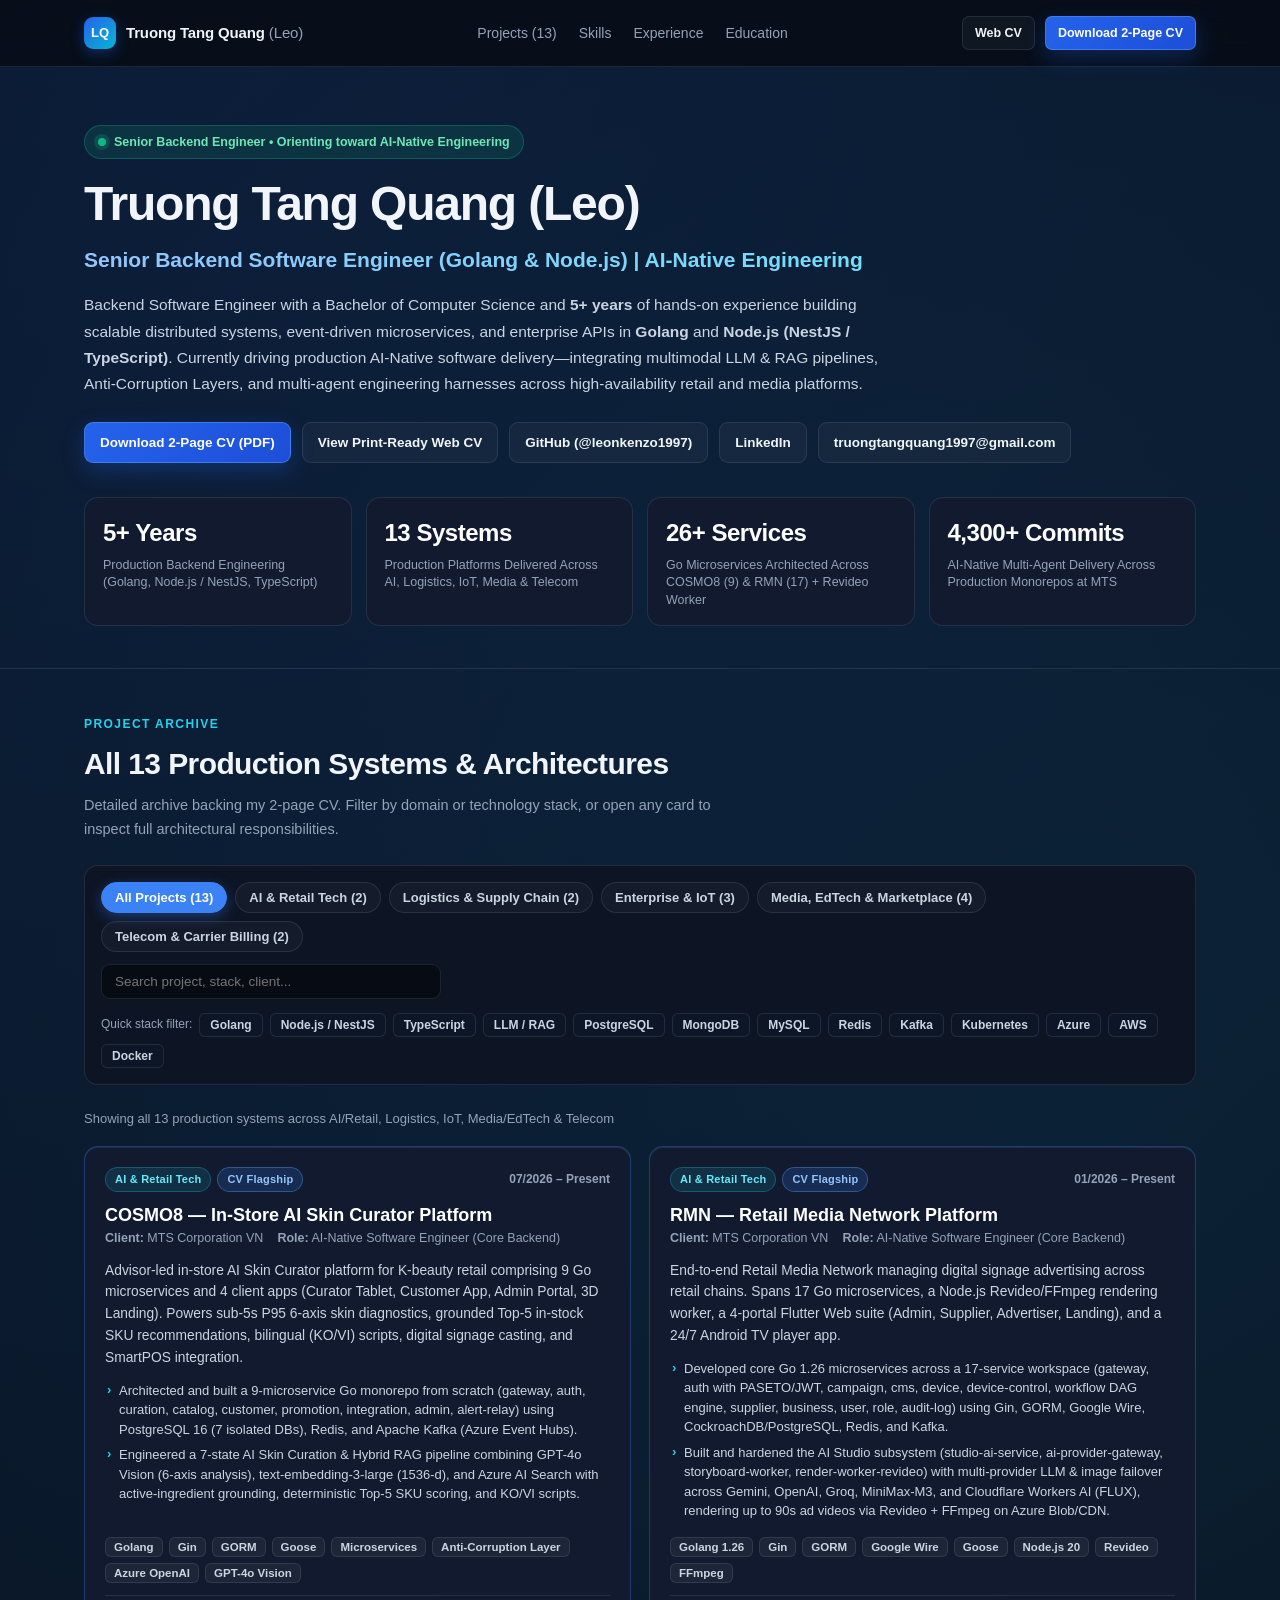
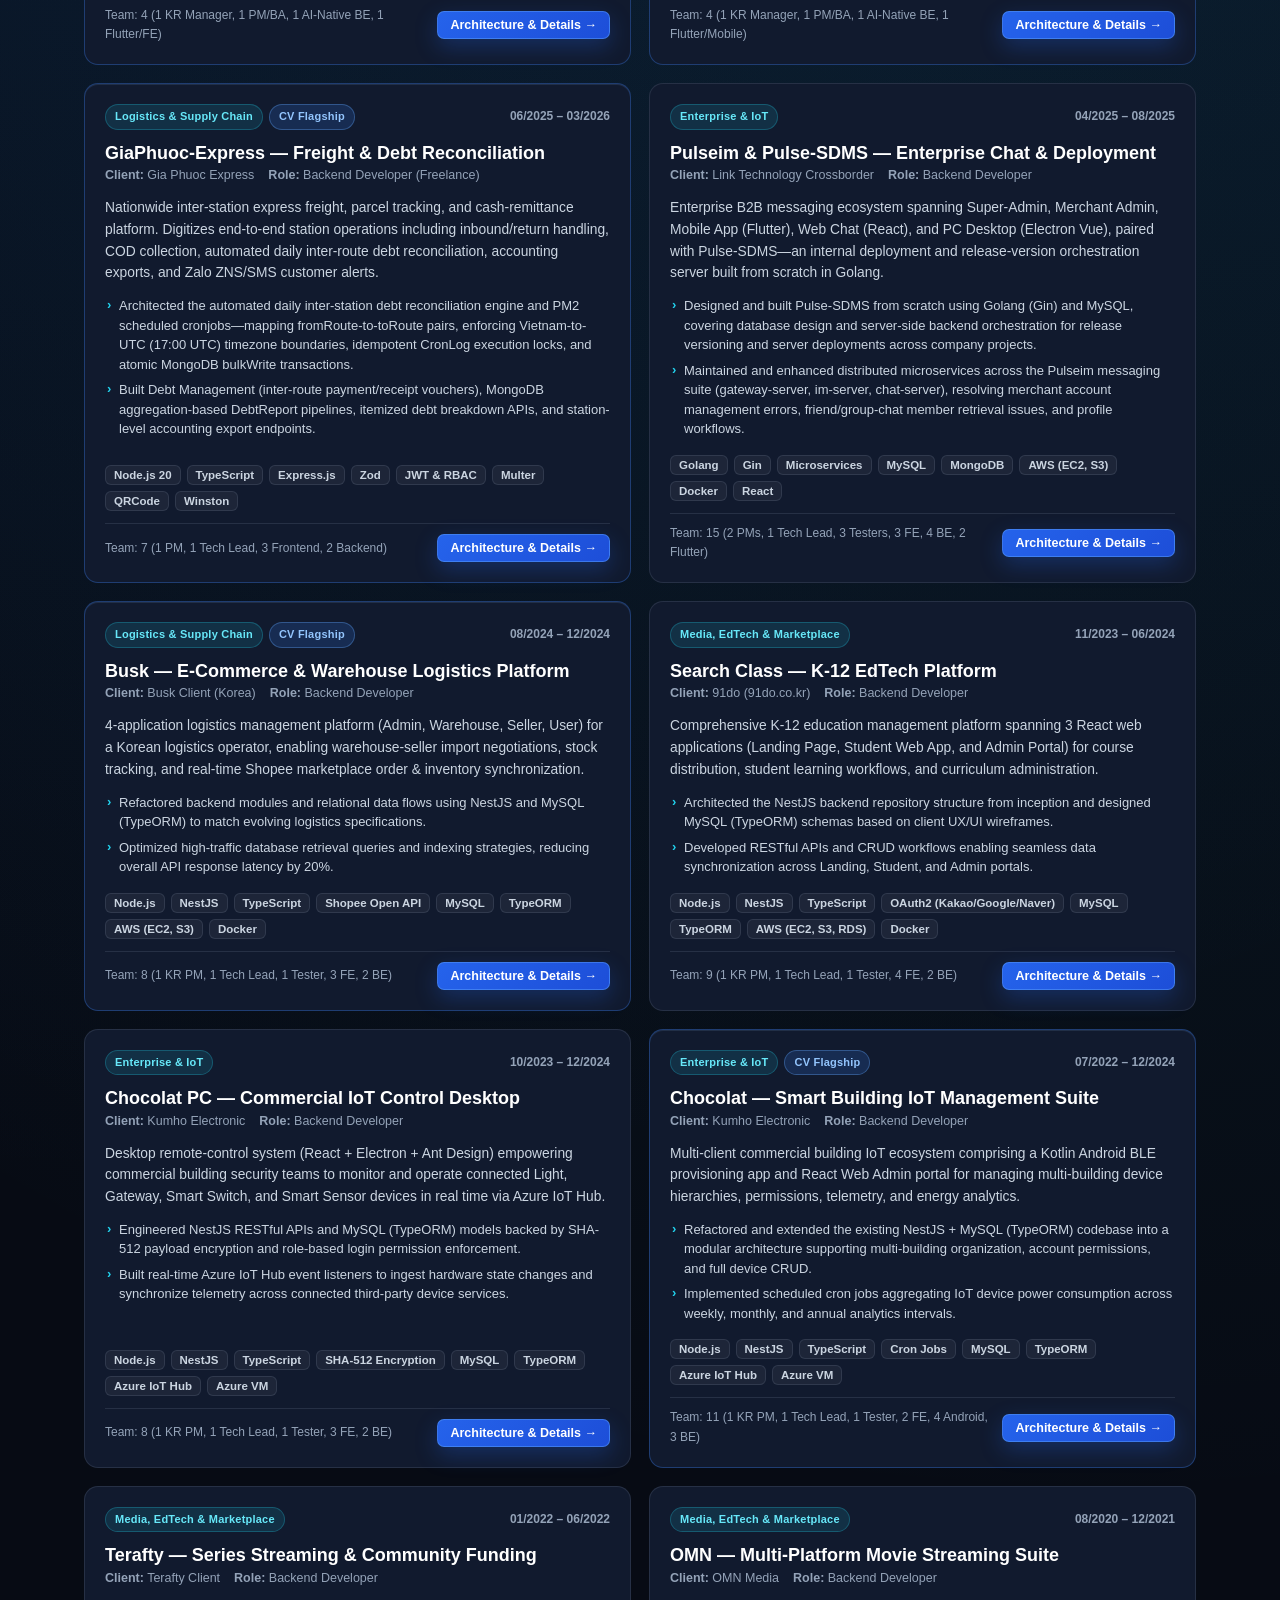
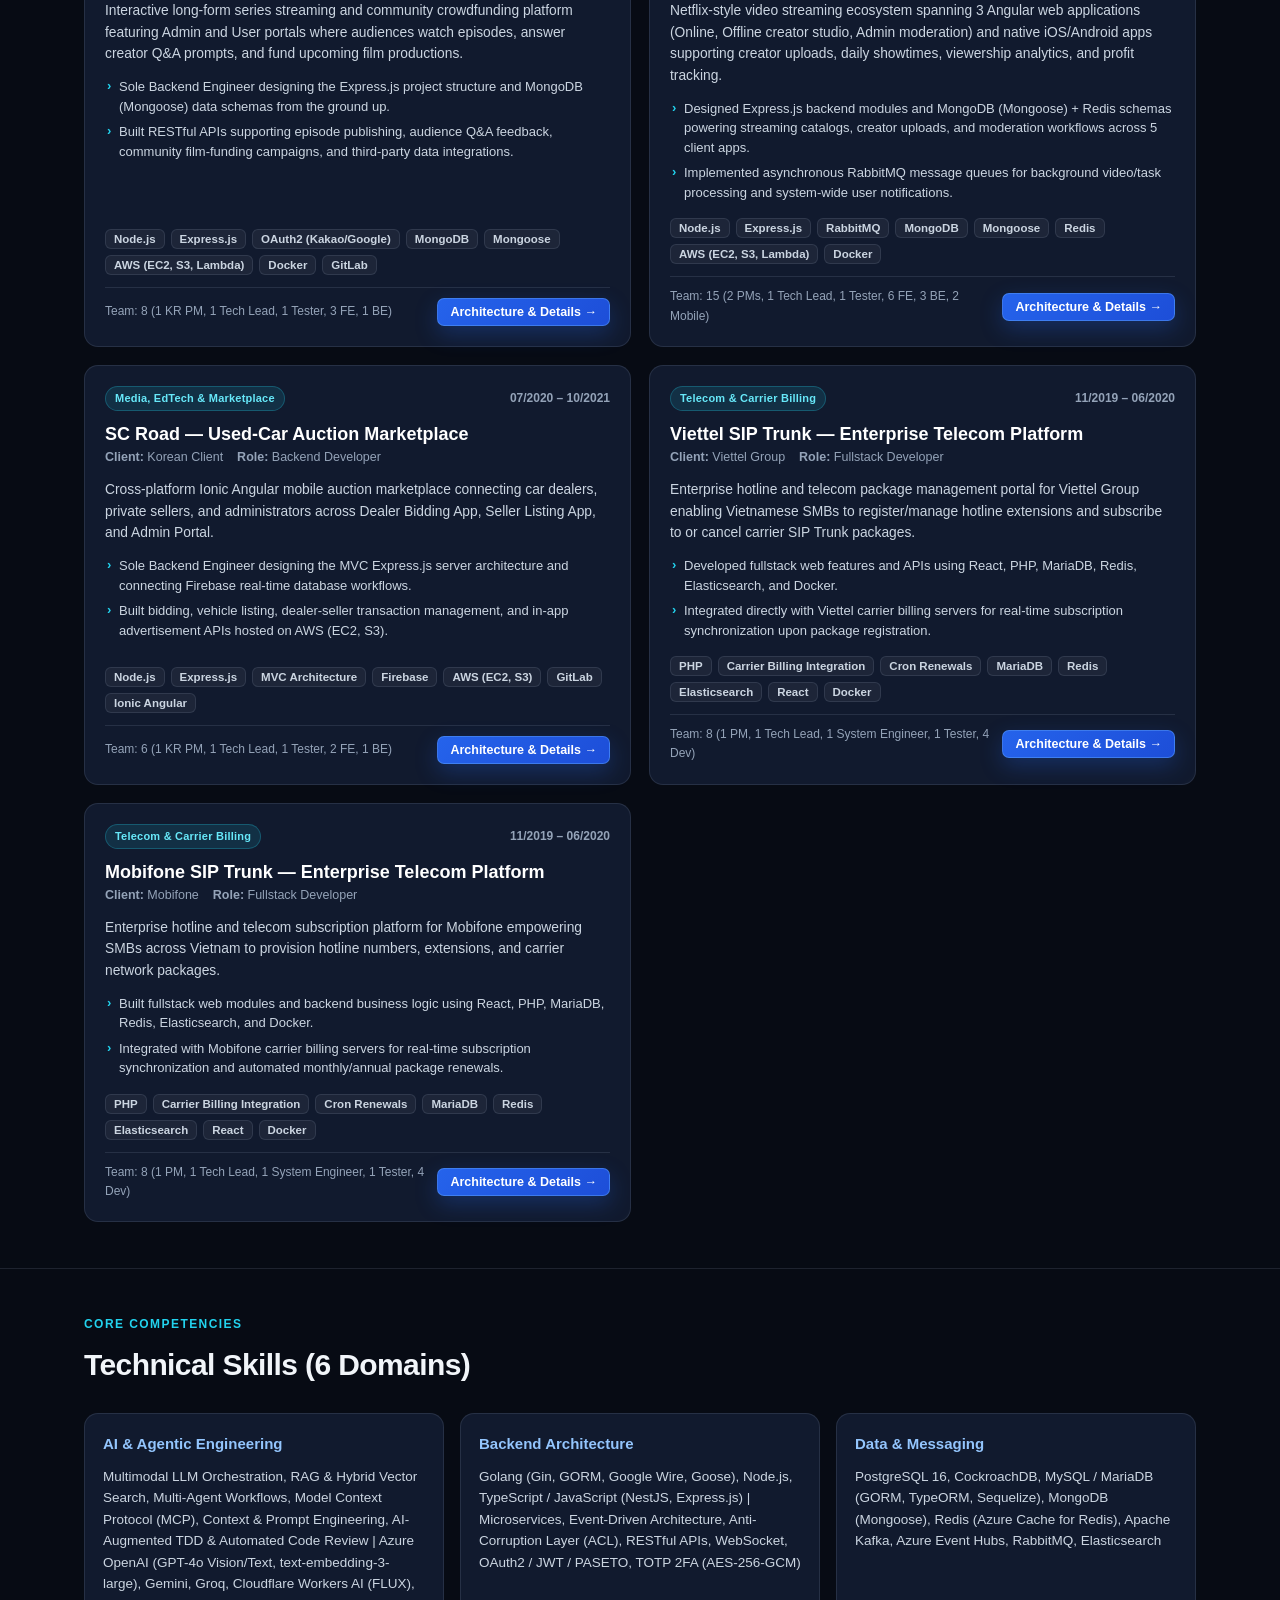
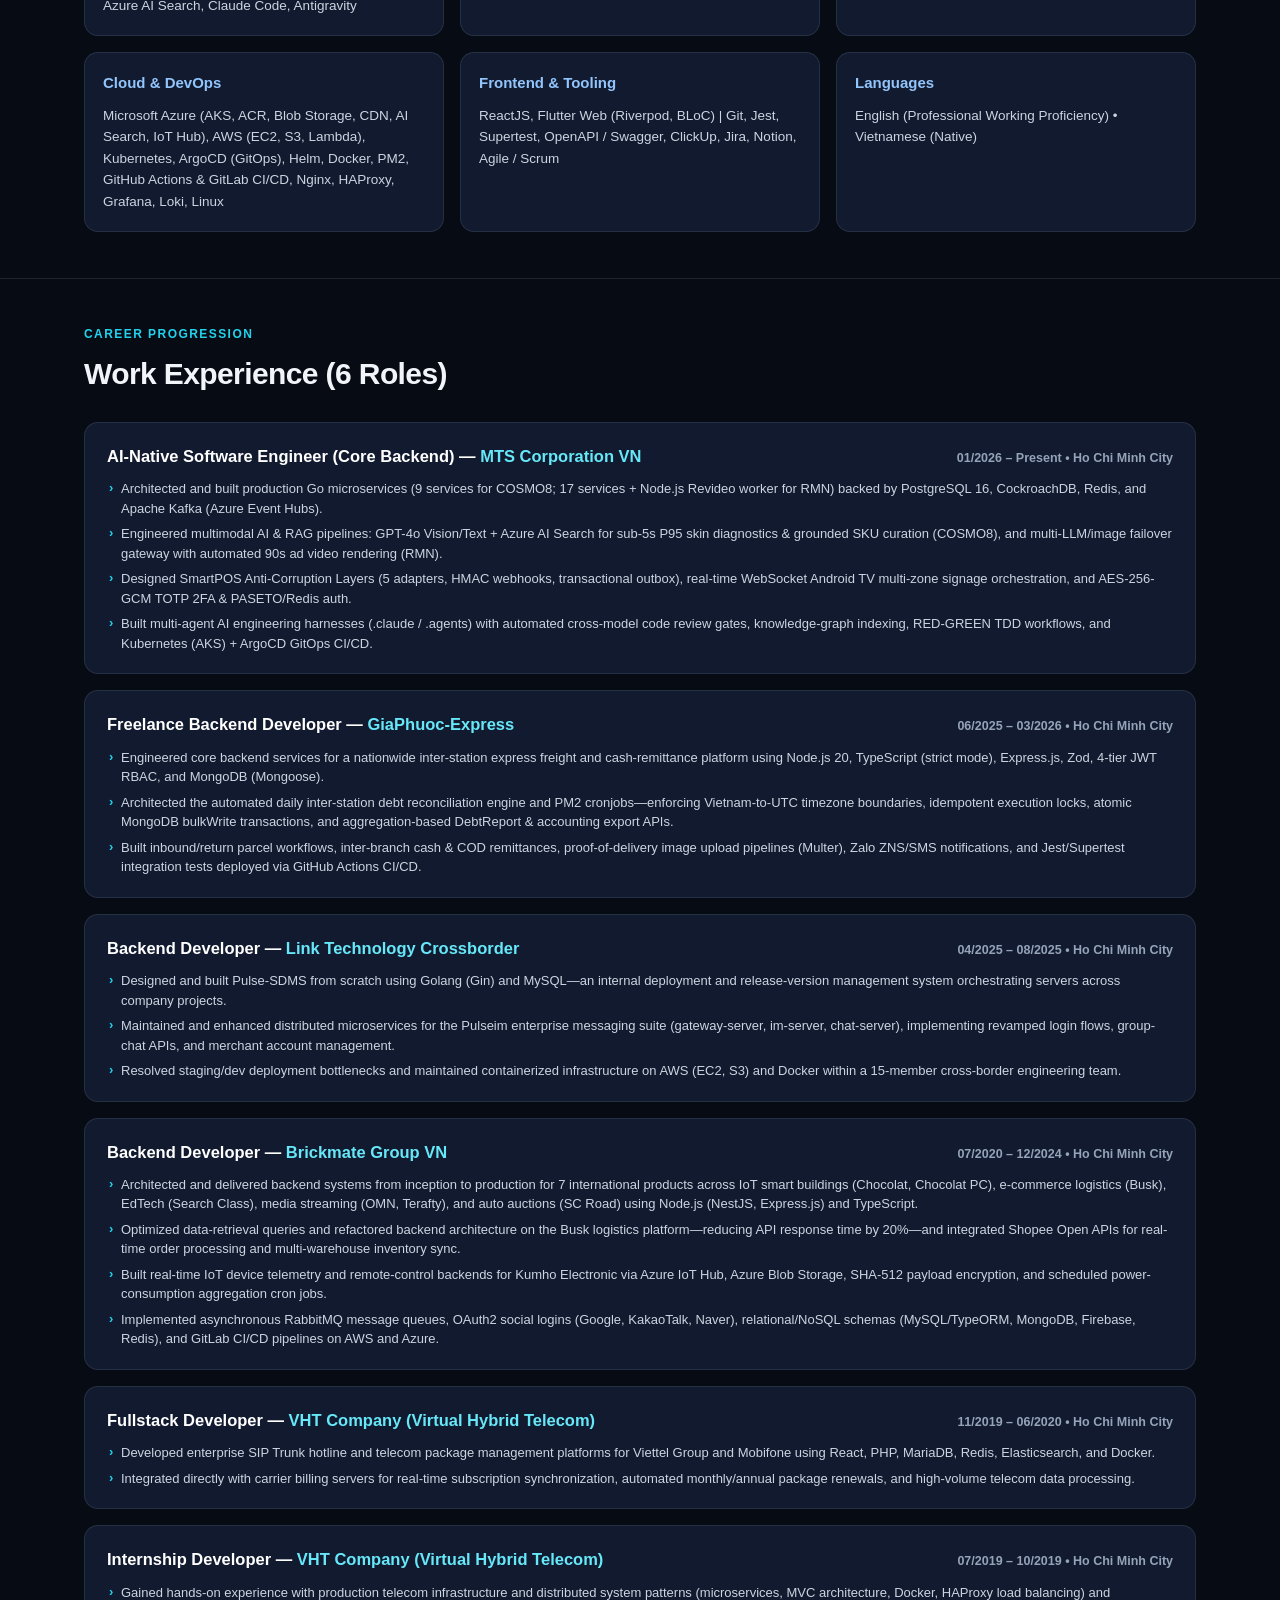
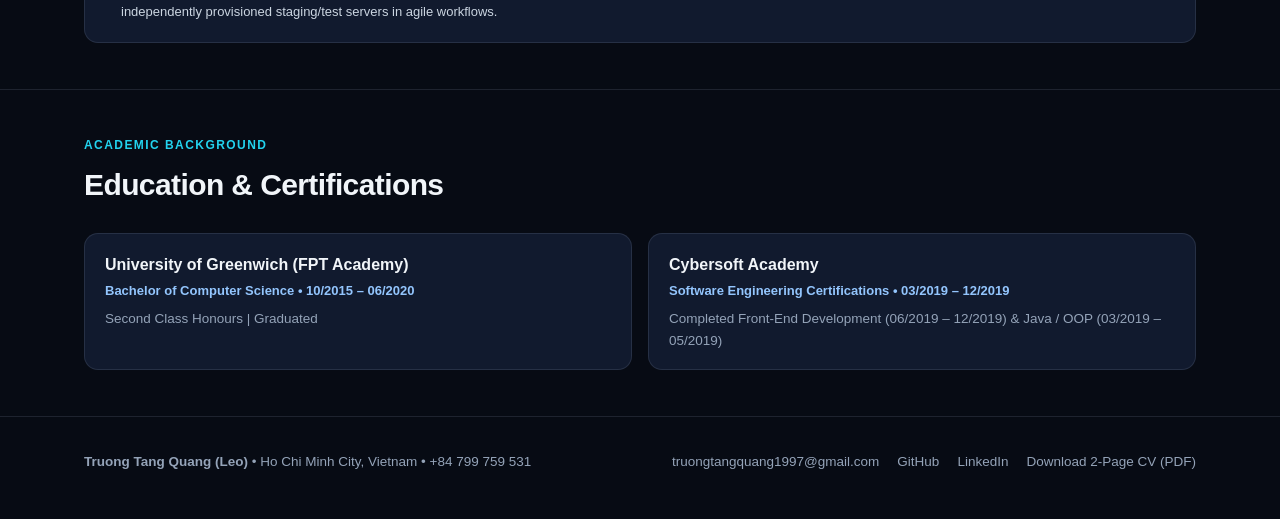
==== index.html @ bf374a48 "feat: publish engineering portfolio (13 projects) and 2-page ATS-friendly CV" ====
<!DOCTYPE html>
<html lang="en">
<head>
  <meta charset="UTF-8" />
  <meta name="viewport" content="width=device-width, initial-scale=1.0" />
  <title>Truong Tang Quang (Leo) — Senior Backend &amp; AI-Native Software Engineer</title>
  <meta
    name="description"
    content="Portfolio and 13 production software architectures by Truong Tang Quang (Leo) — Senior Backend Software Engineer (Golang, Node.js/NestJS) orienting toward AI-Native Engineering."
  />
  <link rel="stylesheet" href="./styles.css" />
</head>
<body>
  <!-- NAVBAR -->
  <header class="navbar">
    <div class="container navbar-inner">
      <a href="#top" class="brand">
        <span class="brand-mark">LQ</span>
        <span>Truong Tang Quang <span style="color: var(--text-muted); font-weight: 500;">(Leo)</span></span>
      </a>

      <nav class="nav-links" aria-label="Primary navigation">
        <a href="#projects">Projects (13)</a>
        <a href="#skills">Skills</a>
        <a href="#experience">Experience</a>
        <a href="#education">Education</a>
      </nav>

      <div class="nav-actions">
        <a href="./cv.html" class="btn btn-sm">Web CV</a>
        <a href="./Truong-Tang-Quang-CV.pdf" download="Truong-Tang-Quang-CV.pdf" class="btn btn-sm btn-primary">
          Download 2-Page CV
        </a>
      </div>
    </div>
  </header>

  <main id="top">
    <!-- HERO -->
    <section class="hero">
      <div class="container">
        <div class="hero-badge">
          <span class="pulse-dot" aria-hidden="true"></span>
          Senior Backend Engineer &bull; Orienting toward AI-Native Engineering
        </div>

        <h1>Truong Tang Quang (Leo)</h1>
        <p class="hero-subtitle">Senior Backend Software Engineer (Golang &amp; Node.js) | AI-Native Engineering</p>

        <p class="hero-desc">
          Backend Software Engineer with a Bachelor of Computer Science and <strong>5+ years</strong> of hands-on experience building scalable distributed systems, event-driven microservices, and enterprise APIs in <strong>Golang</strong> and <strong>Node.js (NestJS / TypeScript)</strong>. Currently driving production AI-Native software delivery—integrating multimodal LLM &amp; RAG pipelines, Anti-Corruption Layers, and multi-agent engineering harnesses across high-availability retail and media platforms.
        </p>

        <div class="hero-cta">
          <a href="./Truong-Tang-Quang-CV.pdf" download="Truong-Tang-Quang-CV.pdf" class="btn btn-primary">
            Download 2-Page CV (PDF)
          </a>
          <a href="./cv.html" class="btn">
            View Print-Ready Web CV
          </a>
          <a href="https://github.com/leonkenzo1997" target="_blank" rel="noopener" class="btn">
            GitHub (@leonkenzo1997)
          </a>
          <a href="https://www.linkedin.com/in/quang-truong-tang-1ba617157/" target="_blank" rel="noopener" class="btn">
            LinkedIn
          </a>
          <a href="mailto:truongtangquang1997@gmail.com" class="btn">
            truongtangquang1997@gmail.com
          </a>
        </div>

        <div class="metrics-grid">
          <div class="metric-card">
            <div class="metric-value">5+ Years</div>
            <div class="metric-label">Production Backend Engineering (Golang, Node.js / NestJS, TypeScript)</div>
          </div>
          <div class="metric-card">
            <div class="metric-value">13 Systems</div>
            <div class="metric-label">Production Platforms Delivered Across AI, Logistics, IoT, Media &amp; Telecom</div>
          </div>
          <div class="metric-card">
            <div class="metric-value">26+ Services</div>
            <div class="metric-label">Go Microservices Architected Across COSMO8 (9) &amp; RMN (17) + Revideo Worker</div>
          </div>
          <div class="metric-card">
            <div class="metric-value">4,300+ Commits</div>
            <div class="metric-label">AI-Native Multi-Agent Delivery Across Production Monorepos at MTS</div>
          </div>
        </div>
      </div>
    </section>

    <!-- ALL 13 PROJECTS -->
    <section id="projects" class="section">
      <div class="container">
        <div class="section-header">
          <div>
            <div class="section-kicker">Project Archive</div>
            <h2 class="section-title">All 13 Production Systems &amp; Architectures</h2>
            <p class="section-sub">
              Detailed archive backing my 2-page CV. Filter by domain or technology stack, or open any card to inspect full architectural responsibilities.
            </p>
          </div>
        </div>

        <div class="controls-panel">
          <div class="controls-top">
            <div id="categoryPills" class="filter-pills" role="tablist" aria-label="Project domain filters">
              <button type="button" class="pill active" data-category="all">All Projects (13)</button>
              <button type="button" class="pill" data-category="ai-retail">AI &amp; Retail Tech (2)</button>
              <button type="button" class="pill" data-category="logistics">Logistics &amp; Supply Chain (2)</button>
              <button type="button" class="pill" data-category="enterprise-iot">Enterprise &amp; IoT (3)</button>
              <button type="button" class="pill" data-category="media-edtech">Media, EdTech &amp; Marketplace (4)</button>
              <button type="button" class="pill" data-category="telecom">Telecom &amp; Carrier Billing (2)</button>
            </div>

            <div class="search-wrap">
              <input
                type="search"
                id="projectSearch"
                class="search-input"
                placeholder="Search project, stack, client..."
                aria-label="Search projects"
              />
              <button type="button" id="searchClear" class="search-clear" aria-label="Clear search">&times;</button>
            </div>
          </div>

          <div id="quickTechBar" class="tech-quick-bar"></div>
        </div>

        <div id="resultsMeta" class="results-meta"></div>
        <div id="projectsGrid" class="projects-grid"></div>
      </div>
    </section>

    <!-- TECHNICAL SKILLS -->
    <section id="skills" class="section">
      <div class="container">
        <div class="section-header">
          <div>
            <div class="section-kicker">Core Competencies</div>
            <h2 class="section-title">Technical Skills (6 Domains)</h2>
          </div>
        </div>

        <div class="skills-matrix">
          <div class="skill-box">
            <h3>AI &amp; Agentic Engineering</h3>
            <p>
              Multimodal LLM Orchestration, RAG &amp; Hybrid Vector Search, Multi-Agent Workflows, Model Context Protocol (MCP), Context &amp; Prompt Engineering, AI-Augmented TDD &amp; Automated Code Review | Azure OpenAI (GPT-4o Vision/Text, text-embedding-3-large), Gemini, Groq, Cloudflare Workers AI (FLUX), Azure AI Search, Claude Code, Antigravity
            </p>
          </div>
          <div class="skill-box">
            <h3>Backend Architecture</h3>
            <p>
              Golang (Gin, GORM, Google Wire, Goose), Node.js, TypeScript / JavaScript (NestJS, Express.js) | Microservices, Event-Driven Architecture, Anti-Corruption Layer (ACL), RESTful APIs, WebSocket, OAuth2 / JWT / PASETO, TOTP 2FA (AES-256-GCM)
            </p>
          </div>
          <div class="skill-box">
            <h3>Data &amp; Messaging</h3>
            <p>
              PostgreSQL 16, CockroachDB, MySQL / MariaDB (GORM, TypeORM, Sequelize), MongoDB (Mongoose), Redis (Azure Cache for Redis), Apache Kafka, Azure Event Hubs, RabbitMQ, Elasticsearch
            </p>
          </div>
          <div class="skill-box">
            <h3>Cloud &amp; DevOps</h3>
            <p>
              Microsoft Azure (AKS, ACR, Blob Storage, CDN, AI Search, IoT Hub), AWS (EC2, S3, Lambda), Kubernetes, ArgoCD (GitOps), Helm, Docker, PM2, GitHub Actions &amp; GitLab CI/CD, Nginx, HAProxy, Grafana, Loki, Linux
            </p>
          </div>
          <div class="skill-box">
            <h3>Frontend &amp; Tooling</h3>
            <p>
              ReactJS, Flutter Web (Riverpod, BLoC) | Git, Jest, Supertest, OpenAPI / Swagger, ClickUp, Jira, Notion, Agile / Scrum
            </p>
          </div>
          <div class="skill-box">
            <h3>Languages</h3>
            <p>
              English (Professional Working Proficiency) &bull; Vietnamese (Native)
            </p>
          </div>
        </div>
      </div>
    </section>

    <!-- WORK EXPERIENCE -->
    <section id="experience" class="section">
      <div class="container">
        <div class="section-header">
          <div>
            <div class="section-kicker">Career Progression</div>
            <h2 class="section-title">Work Experience (6 Roles)</h2>
          </div>
        </div>

        <div class="timeline">
          <article class="exp-card">
            <div class="exp-top">
              <div class="exp-role">AI-Native Software Engineer (Core Backend) &mdash; <span class="exp-company">MTS Corporation VN</span></div>
              <div class="exp-date">01/2026 – Present &bull; Ho Chi Minh City</div>
            </div>
            <ul class="highlight-list">
              <li>Architected and built production Go microservices (9 services for COSMO8; 17 services + Node.js Revideo worker for RMN) backed by PostgreSQL 16, CockroachDB, Redis, and Apache Kafka (Azure Event Hubs).</li>
              <li>Engineered multimodal AI &amp; RAG pipelines: GPT-4o Vision/Text + Azure AI Search for sub-5s P95 skin diagnostics &amp; grounded SKU curation (COSMO8), and multi-LLM/image failover gateway with automated 90s ad video rendering (RMN).</li>
              <li>Designed SmartPOS Anti-Corruption Layers (5 adapters, HMAC webhooks, transactional outbox), real-time WebSocket Android TV multi-zone signage orchestration, and AES-256-GCM TOTP 2FA &amp; PASETO/Redis auth.</li>
              <li>Built multi-agent AI engineering harnesses (.claude / .agents) with automated cross-model code review gates, knowledge-graph indexing, RED-GREEN TDD workflows, and Kubernetes (AKS) + ArgoCD GitOps CI/CD.</li>
            </ul>
          </article>

          <article class="exp-card">
            <div class="exp-top">
              <div class="exp-role">Freelance Backend Developer &mdash; <span class="exp-company">GiaPhuoc-Express</span></div>
              <div class="exp-date">06/2025 – 03/2026 &bull; Ho Chi Minh City</div>
            </div>
            <ul class="highlight-list">
              <li>Engineered core backend services for a nationwide inter-station express freight and cash-remittance platform using Node.js 20, TypeScript (strict mode), Express.js, Zod, 4-tier JWT RBAC, and MongoDB (Mongoose).</li>
              <li>Architected the automated daily inter-station debt reconciliation engine and PM2 cronjobs—enforcing Vietnam-to-UTC timezone boundaries, idempotent execution locks, atomic MongoDB bulkWrite transactions, and aggregation-based DebtReport &amp; accounting export APIs.</li>
              <li>Built inbound/return parcel workflows, inter-branch cash &amp; COD remittances, proof-of-delivery image upload pipelines (Multer), Zalo ZNS/SMS notifications, and Jest/Supertest integration tests deployed via GitHub Actions CI/CD.</li>
            </ul>
          </article>

          <article class="exp-card">
            <div class="exp-top">
              <div class="exp-role">Backend Developer &mdash; <span class="exp-company">Link Technology Crossborder</span></div>
              <div class="exp-date">04/2025 – 08/2025 &bull; Ho Chi Minh City</div>
            </div>
            <ul class="highlight-list">
              <li>Designed and built Pulse-SDMS from scratch using Golang (Gin) and MySQL—an internal deployment and release-version management system orchestrating servers across company projects.</li>
              <li>Maintained and enhanced distributed microservices for the Pulseim enterprise messaging suite (gateway-server, im-server, chat-server), implementing revamped login flows, group-chat APIs, and merchant account management.</li>
              <li>Resolved staging/dev deployment bottlenecks and maintained containerized infrastructure on AWS (EC2, S3) and Docker within a 15-member cross-border engineering team.</li>
            </ul>
          </article>

          <article class="exp-card">
            <div class="exp-top">
              <div class="exp-role">Backend Developer &mdash; <span class="exp-company">Brickmate Group VN</span></div>
              <div class="exp-date">07/2020 – 12/2024 &bull; Ho Chi Minh City</div>
            </div>
            <ul class="highlight-list">
              <li>Architected and delivered backend systems from inception to production for 7 international products across IoT smart buildings (Chocolat, Chocolat PC), e-commerce logistics (Busk), EdTech (Search Class), media streaming (OMN, Terafty), and auto auctions (SC Road) using Node.js (NestJS, Express.js) and TypeScript.</li>
              <li>Optimized data-retrieval queries and refactored backend architecture on the Busk logistics platform—reducing API response time by 20%—and integrated Shopee Open APIs for real-time order processing and multi-warehouse inventory sync.</li>
              <li>Built real-time IoT device telemetry and remote-control backends for Kumho Electronic via Azure IoT Hub, Azure Blob Storage, SHA-512 payload encryption, and scheduled power-consumption aggregation cron jobs.</li>
              <li>Implemented asynchronous RabbitMQ message queues, OAuth2 social logins (Google, KakaoTalk, Naver), relational/NoSQL schemas (MySQL/TypeORM, MongoDB, Firebase, Redis), and GitLab CI/CD pipelines on AWS and Azure.</li>
            </ul>
          </article>

          <article class="exp-card">
            <div class="exp-top">
              <div class="exp-role">Fullstack Developer &mdash; <span class="exp-company">VHT Company (Virtual Hybrid Telecom)</span></div>
              <div class="exp-date">11/2019 – 06/2020 &bull; Ho Chi Minh City</div>
            </div>
            <ul class="highlight-list">
              <li>Developed enterprise SIP Trunk hotline and telecom package management platforms for Viettel Group and Mobifone using React, PHP, MariaDB, Redis, Elasticsearch, and Docker.</li>
              <li>Integrated directly with carrier billing servers for real-time subscription synchronization, automated monthly/annual package renewals, and high-volume telecom data processing.</li>
            </ul>
          </article>

          <article class="exp-card">
            <div class="exp-top">
              <div class="exp-role">Internship Developer &mdash; <span class="exp-company">VHT Company (Virtual Hybrid Telecom)</span></div>
              <div class="exp-date">07/2019 – 10/2019 &bull; Ho Chi Minh City</div>
            </div>
            <ul class="highlight-list">
              <li>Gained hands-on experience with production telecom infrastructure and distributed system patterns (microservices, MVC architecture, Docker, HAProxy load balancing) and independently provisioned staging/test servers in agile workflows.</li>
            </ul>
          </article>
        </div>
      </div>
    </section>

    <!-- EDUCATION (AT THE BOTTOM) -->
    <section id="education" class="section">
      <div class="container">
        <div class="section-header">
          <div>
            <div class="section-kicker">Academic Background</div>
            <h2 class="section-title">Education &amp; Certifications</h2>
          </div>
        </div>

        <div class="edu-grid">
          <div class="edu-card">
            <h3>University of Greenwich (FPT Academy)</h3>
            <div class="edu-meta">Bachelor of Computer Science &bull; 10/2015 – 06/2020</div>
            <p>Second Class Honours | Graduated</p>
          </div>
          <div class="edu-card">
            <h3>Cybersoft Academy</h3>
            <div class="edu-meta">Software Engineering Certifications &bull; 03/2019 – 12/2019</div>
            <p>Completed Front-End Development (06/2019 – 12/2019) &amp; Java / OOP (03/2019 – 05/2019)</p>
          </div>
        </div>
      </div>
    </section>
  </main>

  <footer class="footer">
    <div class="container footer-inner">
      <div>
        <strong>Truong Tang Quang (Leo)</strong> &bull; Ho Chi Minh City, Vietnam &bull; +84 799 759 531
      </div>
      <div class="footer-links">
        <a href="mailto:truongtangquang1997@gmail.com">truongtangquang1997@gmail.com</a>
        <a href="https://github.com/leonkenzo1997" target="_blank" rel="noopener">GitHub</a>
        <a href="https://www.linkedin.com/in/quang-truong-tang-1ba617157/" target="_blank" rel="noopener">LinkedIn</a>
        <a href="./Truong-Tang-Quang-CV.pdf" download="Truong-Tang-Quang-CV.pdf">Download 2-Page CV (PDF)</a>
      </div>
    </div>
  </footer>

  <!-- PROJECT DETAIL MODAL -->
  <div id="projectModal" class="modal-backdrop" role="dialog" aria-modal="true" aria-label="Project architecture details">
    <div class="modal-dialog" id="modalBody"></div>
  </div>

  <script src="./projects.js"></script>
</body>
</html>
---- styles.css ----
:root {
  --bg: #070b14;
  --bg-elevated: #0d1424;
  --bg-card: #111a2e;
  --bg-card-hover: #16213b;
  --border: rgba(148, 163, 184, 0.16);
  --border-strong: rgba(96, 165, 250, 0.35);
  --text: #f1f5f9;
  --text-secondary: #cbd5e1;
  --text-muted: #94a3b8;
  --primary: #3b82f6;
  --primary-soft: rgba(59, 130, 246, 0.14);
  --cyan: #22d3ee;
  --emerald: #10b981;
  --emerald-soft: rgba(16, 185, 129, 0.14);
  --amber: #f59e0b;
  --radius: 14px;
  --radius-sm: 8px;
  --shadow: 0 18px 45px rgba(2, 6, 23, 0.45);
  --max-w: 1160px;
}

* {
  box-sizing: border-box;
  margin: 0;
  padding: 0;
}

html {
  scroll-behavior: smooth;
}

body {
  font-family: -apple-system, BlinkMacSystemFont, "Inter", "Segoe UI", Roboto, Helvetica, Arial, sans-serif;
  background:
    radial-gradient(circle at 15% 0%, rgba(37, 99, 235, 0.15), transparent 40%),
    radial-gradient(circle at 85% 15%, rgba(34, 211, 238, 0.09), transparent 35%),
    var(--bg);
  color: var(--text);
  line-height: 1.6;
  -webkit-font-smoothing: antialiased;
}

a {
  color: inherit;
  text-decoration: none;
}

.container {
  max-width: var(--max-w);
  margin: 0 auto;
  padding: 0 24px;
}

/* Navbar */
.navbar {
  position: sticky;
  top: 0;
  z-index: 40;
  backdrop-filter: blur(14px);
  -webkit-backdrop-filter: blur(14px);
  background: rgba(7, 11, 20, 0.82);
  border-bottom: 1px solid var(--border);
}

.navbar-inner {
  display: flex;
  align-items: center;
  justify-content: space-between;
  gap: 16px;
  min-height: 66px;
}

.brand {
  display: flex;
  align-items: center;
  gap: 10px;
  font-weight: 700;
  font-size: 15px;
  letter-spacing: -0.01em;
}

.brand-mark {
  width: 32px;
  height: 32px;
  border-radius: 9px;
  background: linear-gradient(135deg, #2563eb, #06b6d4);
  display: grid;
  place-items: center;
  font-weight: 800;
  font-size: 13px;
  color: #ffffff;
  box-shadow: 0 4px 14px rgba(37, 99, 235, 0.35);
}

.nav-links {
  display: flex;
  align-items: center;
  gap: 22px;
  font-size: 14px;
  color: var(--text-muted);
}

.nav-links a:hover {
  color: var(--text);
}

.nav-actions {
  display: flex;
  align-items: center;
  gap: 10px;
}

/* Buttons */
.btn {
  display: inline-flex;
  align-items: center;
  justify-content: center;
  gap: 8px;
  font-family: inherit;
  font-size: 13.5px;
  font-weight: 600;
  padding: 9px 15px;
  border-radius: 9px;
  border: 1px solid var(--border);
  background: rgba(255, 255, 255, 0.04);
  color: var(--text);
  cursor: pointer;
  transition: all 0.18s ease;
  white-space: nowrap;
}

.btn:hover {
  background: rgba(255, 255, 255, 0.09);
  border-color: rgba(148, 163, 184, 0.32);
  transform: translateY(-1px);
}

.btn-primary {
  background: linear-gradient(135deg, #2563eb, #1d4ed8);
  border-color: rgba(96, 165, 250, 0.45);
  color: #ffffff;
  box-shadow: 0 8px 22px rgba(37, 99, 235, 0.28);
}

.btn-primary:hover {
  background: linear-gradient(135deg, #3b82f6, #2563eb);
  border-color: rgba(147, 197, 253, 0.6);
}

.btn-sm {
  padding: 6px 12px;
  font-size: 12.5px;
  border-radius: 7px;
}

/* Hero */
.hero {
  padding: 58px 0 42px;
}

.hero-badge {
  display: inline-flex;
  align-items: center;
  gap: 8px;
  padding: 6px 13px;
  border-radius: 999px;
  background: var(--emerald-soft);
  border: 1px solid rgba(16, 185, 129, 0.3);
  color: #6ee7b7;
  font-size: 12.5px;
  font-weight: 600;
  margin-bottom: 18px;
}

.pulse-dot {
  width: 8px;
  height: 8px;
  border-radius: 50%;
  background: var(--emerald);
  box-shadow: 0 0 0 4px rgba(16, 185, 129, 0.2);
}

.hero h1 {
  font-size: clamp(32px, 5vw, 48px);
  line-height: 1.12;
  letter-spacing: -0.025em;
  font-weight: 800;
  margin-bottom: 12px;
}

.hero-subtitle {
  font-size: clamp(17px, 2.3vw, 21px);
  font-weight: 600;
  background: linear-gradient(90deg, #93c5fd, #67e8f9);
  -webkit-background-clip: text;
  -webkit-text-fill-color: transparent;
  margin-bottom: 16px;
}

.hero-desc {
  max-width: 820px;
  font-size: 15.5px;
  color: var(--text-secondary);
  line-height: 1.7;
  margin-bottom: 24px;
}

.hero-cta {
  display: flex;
  flex-wrap: wrap;
  gap: 11px;
  margin-bottom: 34px;
}

.metrics-grid {
  display: grid;
  grid-template-columns: repeat(4, minmax(0, 1fr));
  gap: 14px;
}

.metric-card {
  background: var(--bg-card);
  border: 1px solid var(--border);
  border-radius: var(--radius);
  padding: 16px 18px;
}

.metric-value {
  font-size: 24px;
  font-weight: 800;
  letter-spacing: -0.02em;
  color: #ffffff;
  margin-bottom: 4px;
}

.metric-label {
  font-size: 12.5px;
  color: var(--text-muted);
  line-height: 1.4;
}

/* Sections */
.section {
  padding: 46px 0;
  border-top: 1px solid var(--border);
}

.section-header {
  display: flex;
  flex-wrap: wrap;
  align-items: flex-end;
  justify-content: space-between;
  gap: 14px;
  margin-bottom: 24px;
}

.section-kicker {
  font-size: 12px;
  text-transform: uppercase;
  letter-spacing: 0.12em;
  color: var(--cyan);
  font-weight: 700;
  margin-bottom: 6px;
}

.section-title {
  font-size: clamp(23px, 3vw, 30px);
  font-weight: 800;
  letter-spacing: -0.02em;
}

.section-sub {
  font-size: 14.5px;
  color: var(--text-muted);
  max-width: 660px;
  margin-top: 6px;
}

/* Filters & Search */
.controls-panel {
  background: var(--bg-elevated);
  border: 1px solid var(--border);
  border-radius: var(--radius);
  padding: 16px;
  margin-bottom: 24px;
  display: flex;
  flex-direction: column;
  gap: 14px;
}

.controls-top {
  display: flex;
  flex-wrap: wrap;
  align-items: center;
  justify-content: space-between;
  gap: 12px;
}

.filter-pills {
  display: flex;
  flex-wrap: wrap;
  gap: 8px;
}

.pill {
  font-family: inherit;
  font-size: 13px;
  font-weight: 600;
  padding: 7px 13px;
  border-radius: 999px;
  border: 1px solid var(--border);
  background: rgba(255, 255, 255, 0.03);
  color: var(--text-secondary);
  cursor: pointer;
  transition: all 0.15s ease;
}

.pill:hover {
  border-color: var(--border-strong);
  color: #ffffff;
}

.pill.active {
  background: var(--primary);
  border-color: var(--primary);
  color: #ffffff;
  box-shadow: 0 4px 14px rgba(59, 130, 246, 0.35);
}

.search-wrap {
  position: relative;
  min-width: 250px;
  flex: 1 1 260px;
  max-width: 340px;
}

.search-input {
  width: 100%;
  font-family: inherit;
  font-size: 13.5px;
  padding: 9px 34px 9px 13px;
  border-radius: 9px;
  border: 1px solid var(--border);
  background: var(--bg);
  color: var(--text);
  outline: none;
  transition: border-color 0.15s ease;
}

.search-input:focus {
  border-color: var(--primary);
}

.search-clear {
  position: absolute;
  right: 9px;
  top: 50%;
  transform: translateY(-50%);
  background: none;
  border: none;
  color: var(--text-muted);
  cursor: pointer;
  font-size: 15px;
  display: none;
}

.search-clear.visible {
  display: block;
}

.tech-quick-bar {
  display: flex;
  flex-wrap: wrap;
  align-items: center;
  gap: 7px;
  font-size: 12px;
  color: var(--text-muted);
}

.tech-filter-btn {
  font-family: inherit;
  font-size: 12px;
  font-weight: 600;
  padding: 4px 10px;
  border-radius: 6px;
  border: 1px solid var(--border);
  background: rgba(15, 23, 42, 0.7);
  color: var(--text-secondary);
  cursor: pointer;
  transition: all 0.15s ease;
}

.tech-filter-btn:hover,
.tech-filter-btn.active {
  background: var(--primary-soft);
  border-color: var(--border-strong);
  color: #93c5fd;
}

.results-meta {
  font-size: 13px;
  color: var(--text-muted);
  margin-bottom: 16px;
}

/* Project Grid */
.projects-grid {
  display: grid;
  grid-template-columns: repeat(2, minmax(0, 1fr));
  gap: 18px;
}

.project-card {
  background: var(--bg-card);
  border: 1px solid var(--border);
  border-radius: var(--radius);
  padding: 20px;
  display: flex;
  flex-direction: column;
  gap: 12px;
  transition: transform 0.18s ease, border-color 0.18s ease, background 0.18s ease;
}

.project-card:hover {
  transform: translateY(-2px);
  border-color: var(--border-strong);
  background: var(--bg-card-hover);
}

.project-card.flagship {
  border-color: rgba(59, 130, 246, 0.34);
  box-shadow: inset 0 1px 0 rgba(147, 197, 253, 0.12);
}

.card-top {
  display: flex;
  flex-wrap: wrap;
  align-items: center;
  justify-content: space-between;
  gap: 8px;
}

.badge-row {
  display: flex;
  flex-wrap: wrap;
  align-items: center;
  gap: 6px;
}

.badge {
  font-size: 11px;
  font-weight: 700;
  padding: 3px 9px;
  border-radius: 999px;
  letter-spacing: 0.02em;
}

.badge-cat {
  background: rgba(34, 211, 238, 0.12);
  color: #67e8f9;
  border: 1px solid rgba(34, 211, 238, 0.25);
}

.badge-flagship {
  background: rgba(59, 130, 246, 0.18);
  color: #93c5fd;
  border: 1px solid rgba(96, 165, 250, 0.35);
}

.period {
  font-size: 12px;
  font-weight: 600;
  color: var(--text-muted);
}

.project-title {
  font-size: 18px;
  font-weight: 700;
  color: #ffffff;
  line-height: 1.3;
}

.project-meta {
  font-size: 12.5px;
  color: var(--text-muted);
  display: flex;
  flex-wrap: wrap;
  gap: 6px 14px;
}

.project-summary {
  font-size: 13.8px;
  color: var(--text-secondary);
  line-height: 1.58;
}

.highlight-list {
  list-style: none;
  display: flex;
  flex-direction: column;
  gap: 6px;
}

.highlight-list li {
  position: relative;
  padding-left: 14px;
  font-size: 13px;
  color: var(--text-secondary);
  line-height: 1.5;
}

.highlight-list li::before {
  content: "›";
  position: absolute;
  left: 2px;
  top: -1px;
  color: var(--cyan);
  font-weight: 800;
}

.tags-wrap {
  display: flex;
  flex-wrap: wrap;
  gap: 6px;
  margin-top: auto;
  padding-top: 4px;
}

.tag {
  font-size: 11.5px;
  font-weight: 600;
  padding: 3px 8px;
  border-radius: 6px;
  background: rgba(255, 255, 255, 0.05);
  border: 1px solid rgba(148, 163, 184, 0.16);
  color: var(--text-secondary);
  cursor: pointer;
  transition: all 0.15s ease;
}

.tag:hover {
  border-color: var(--border-strong);
  color: #93c5fd;
}

.card-footer {
  display: flex;
  align-items: center;
  justify-content: space-between;
  gap: 10px;
  padding-top: 10px;
  border-top: 1px solid var(--border);
}

.team-label {
  font-size: 12px;
  color: var(--text-muted);
}

/* Skills Grid */
.skills-matrix {
  display: grid;
  grid-template-columns: repeat(3, minmax(0, 1fr));
  gap: 16px;
}

.skill-box {
  background: var(--bg-card);
  border: 1px solid var(--border);
  border-radius: var(--radius);
  padding: 18px;
}

.skill-box h3 {
  font-size: 15px;
  font-weight: 700;
  color: #93c5fd;
  margin-bottom: 10px;
}

.skill-box p {
  font-size: 13.5px;
  color: var(--text-secondary);
  line-height: 1.6;
}

/* Experience Timeline */
.timeline {
  display: flex;
  flex-direction: column;
  gap: 16px;
}

.exp-card {
  background: var(--bg-card);
  border: 1px solid var(--border);
  border-radius: var(--radius);
  padding: 20px 22px;
}

.exp-top {
  display: flex;
  flex-wrap: wrap;
  align-items: baseline;
  justify-content: space-between;
  gap: 8px;
  margin-bottom: 10px;
}

.exp-role {
  font-size: 16.5px;
  font-weight: 700;
  color: #ffffff;
}

.exp-company {
  color: #67e8f9;
  font-weight: 600;
}

.exp-date {
  font-size: 12.5px;
  font-weight: 600;
  color: var(--text-muted);
}

/* Education */
.edu-grid {
  display: grid;
  grid-template-columns: repeat(2, minmax(0, 1fr));
  gap: 16px;
}

.edu-card {
  background: var(--bg-card);
  border: 1px solid var(--border);
  border-radius: var(--radius);
  padding: 18px 20px;
}

.edu-card h3 {
  font-size: 16px;
  font-weight: 700;
  margin-bottom: 4px;
}

.edu-card .edu-meta {
  font-size: 13px;
  color: #93c5fd;
  font-weight: 600;
  margin-bottom: 6px;
}

.edu-card p {
  font-size: 13.5px;
  color: var(--text-muted);
}

/* Footer */
.footer {
  border-top: 1px solid var(--border);
  padding: 34px 0 46px;
  color: var(--text-muted);
  font-size: 13.5px;
}

.footer-inner {
  display: flex;
  flex-wrap: wrap;
  align-items: center;
  justify-content: space-between;
  gap: 16px;
}

.footer-links {
  display: flex;
  flex-wrap: wrap;
  gap: 18px;
}

.footer-links a:hover {
  color: #ffffff;
}

/* Modal */
.modal-backdrop {
  position: fixed;
  inset: 0;
  z-index: 80;
  background: rgba(2, 6, 23, 0.78);
  backdrop-filter: blur(6px);
  display: none;
  align-items: center;
  justify-content: center;
  padding: 20px;
}

.modal-backdrop.open {
  display: flex;
}

.modal-dialog {
  width: 100%;
  max-width: 780px;
  max-height: 88vh;
  overflow-y: auto;
  background: var(--bg-elevated);
  border: 1px solid var(--border-strong);
  border-radius: 16px;
  padding: 26px;
  box-shadow: var(--shadow);
}

.modal-header {
  display: flex;
  align-items: flex-start;
  justify-content: space-between;
  gap: 16px;
  margin-bottom: 14px;
}

.modal-close {
  background: rgba(255, 255, 255, 0.06);
  border: 1px solid var(--border);
  color: var(--text);
  width: 34px;
  height: 34px;
  border-radius: 8px;
  font-size: 18px;
  cursor: pointer;
  flex-shrink: 0;
}

.modal-close:hover {
  background: rgba(255, 255, 255, 0.14);
}

.modal-section {
  margin-top: 16px;
  padding-top: 14px;
  border-top: 1px solid var(--border);
}

.modal-section h4 {
  font-size: 12.5px;
  text-transform: uppercase;
  letter-spacing: 0.08em;
  color: var(--cyan);
  margin-bottom: 8px;
}

.empty-state {
  grid-column: 1 / -1;
  text-align: center;
  padding: 40px 20px;
  background: var(--bg-card);
  border: 1px dashed var(--border);
  border-radius: var(--radius);
  color: var(--text-muted);
}

@media (max-width: 960px) {
  .metrics-grid {
    grid-template-columns: repeat(2, minmax(0, 1fr));
  }
  .skills-matrix {
    grid-template-columns: repeat(2, minmax(0, 1fr));
  }
  .projects-grid {
    grid-template-columns: 1fr;
  }
}

@media (max-width: 700px) {
  .nav-links {
    display: none;
  }
  .edu-grid,
  .skills-matrix,
  .metrics-grid {
    grid-template-columns: 1fr;
  }
  .hero {
    padding-top: 38px;
  }
}
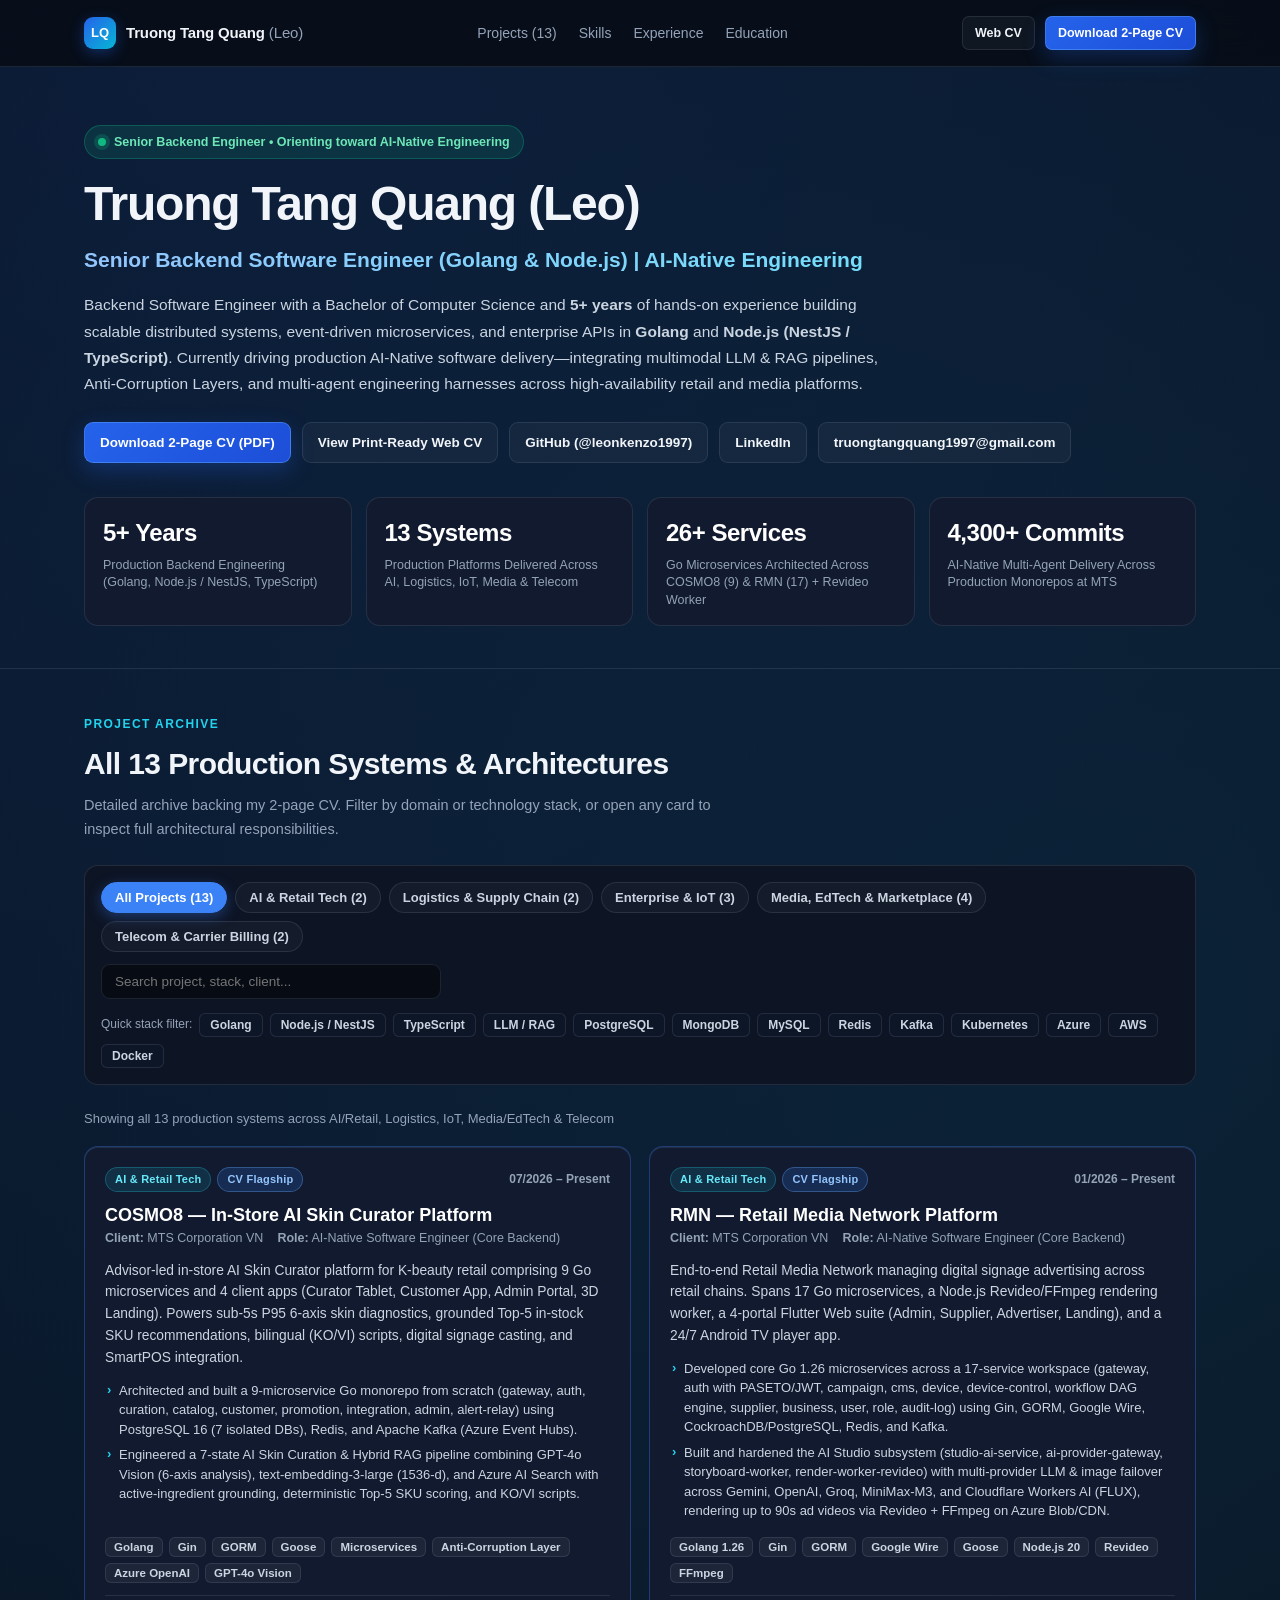
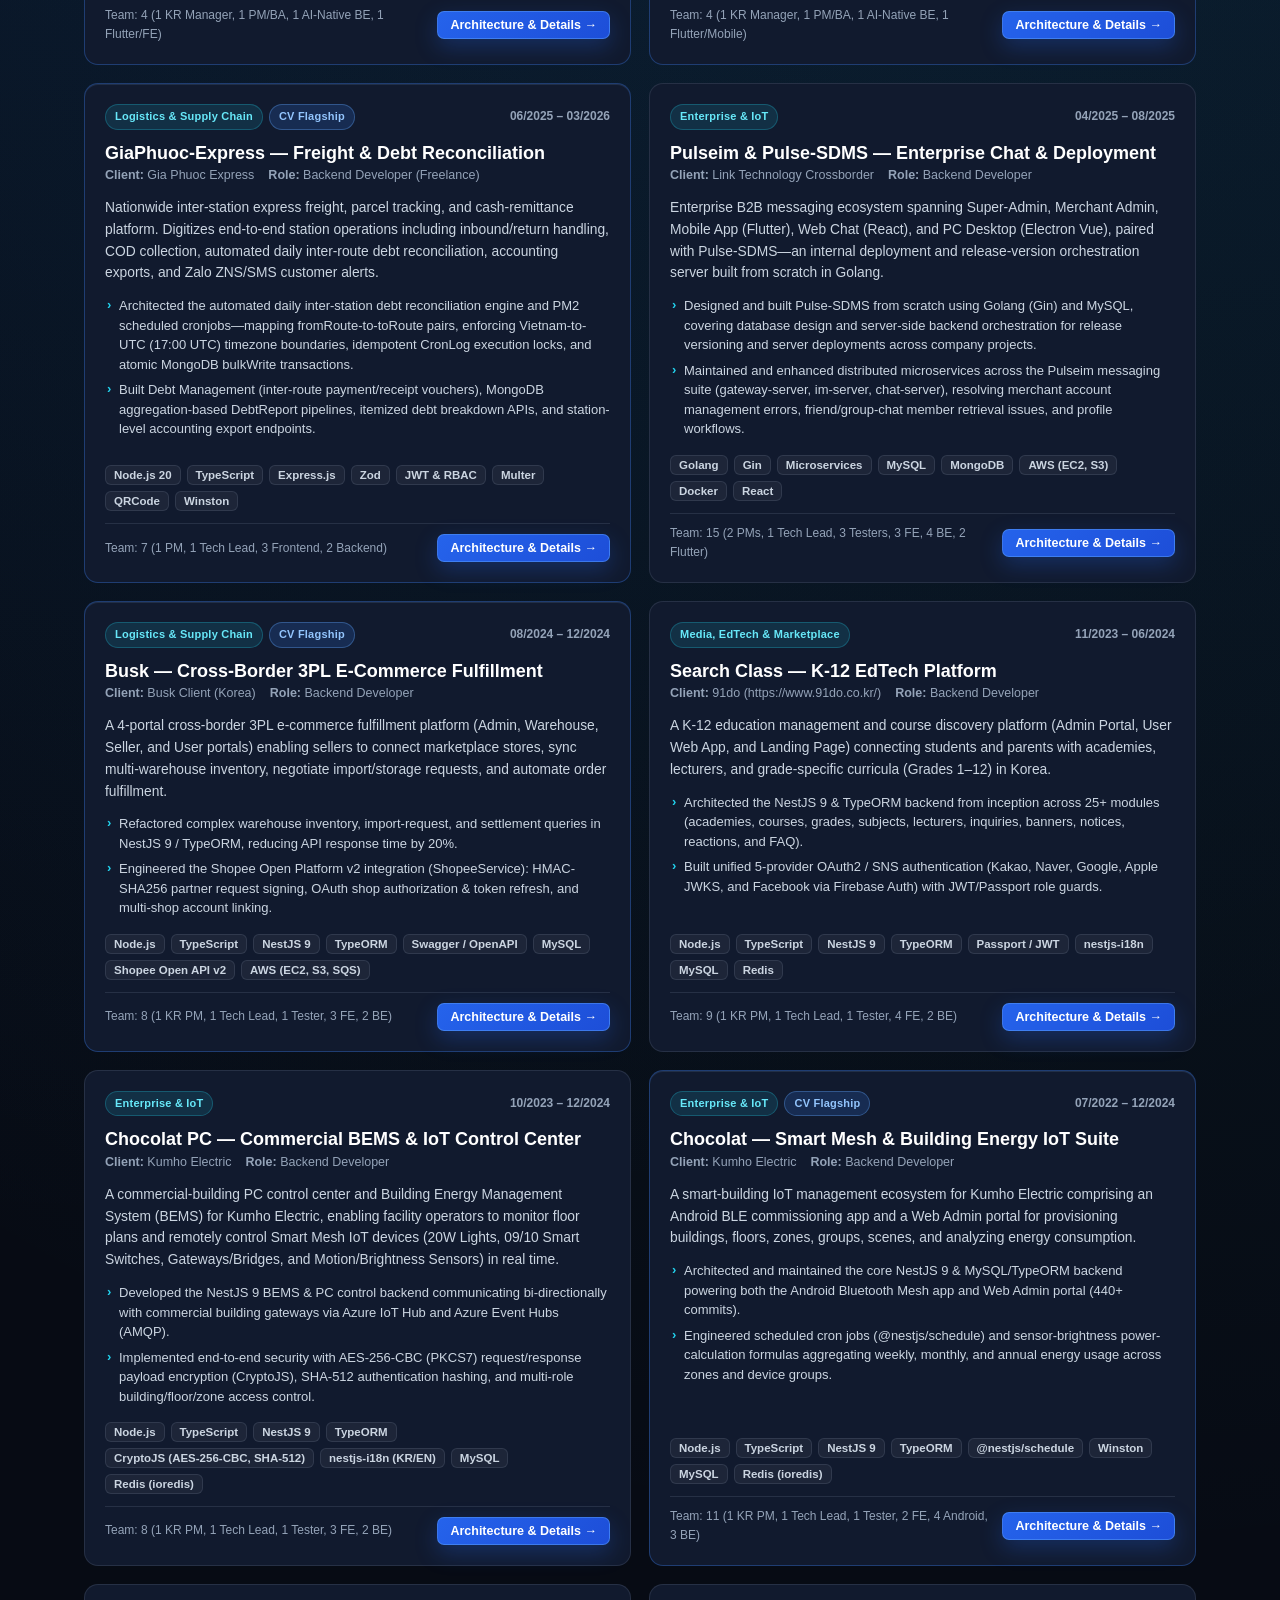
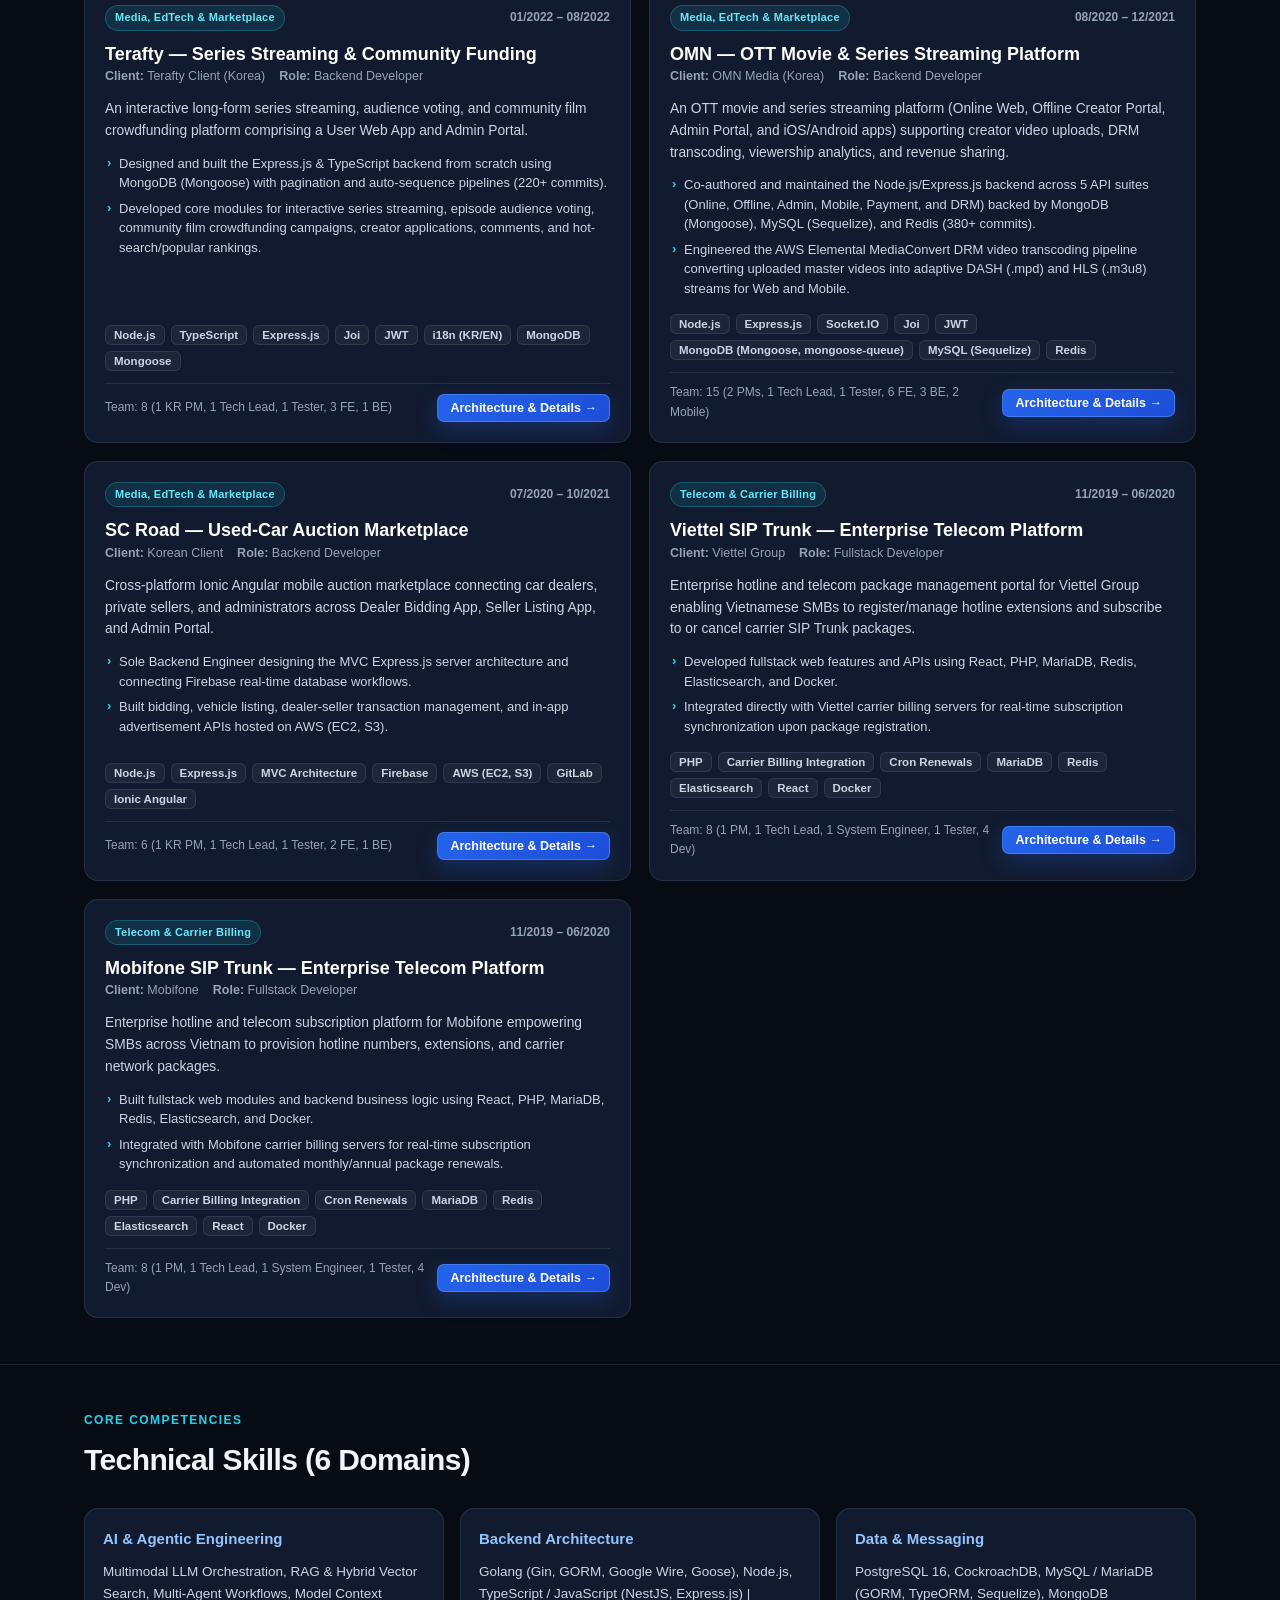
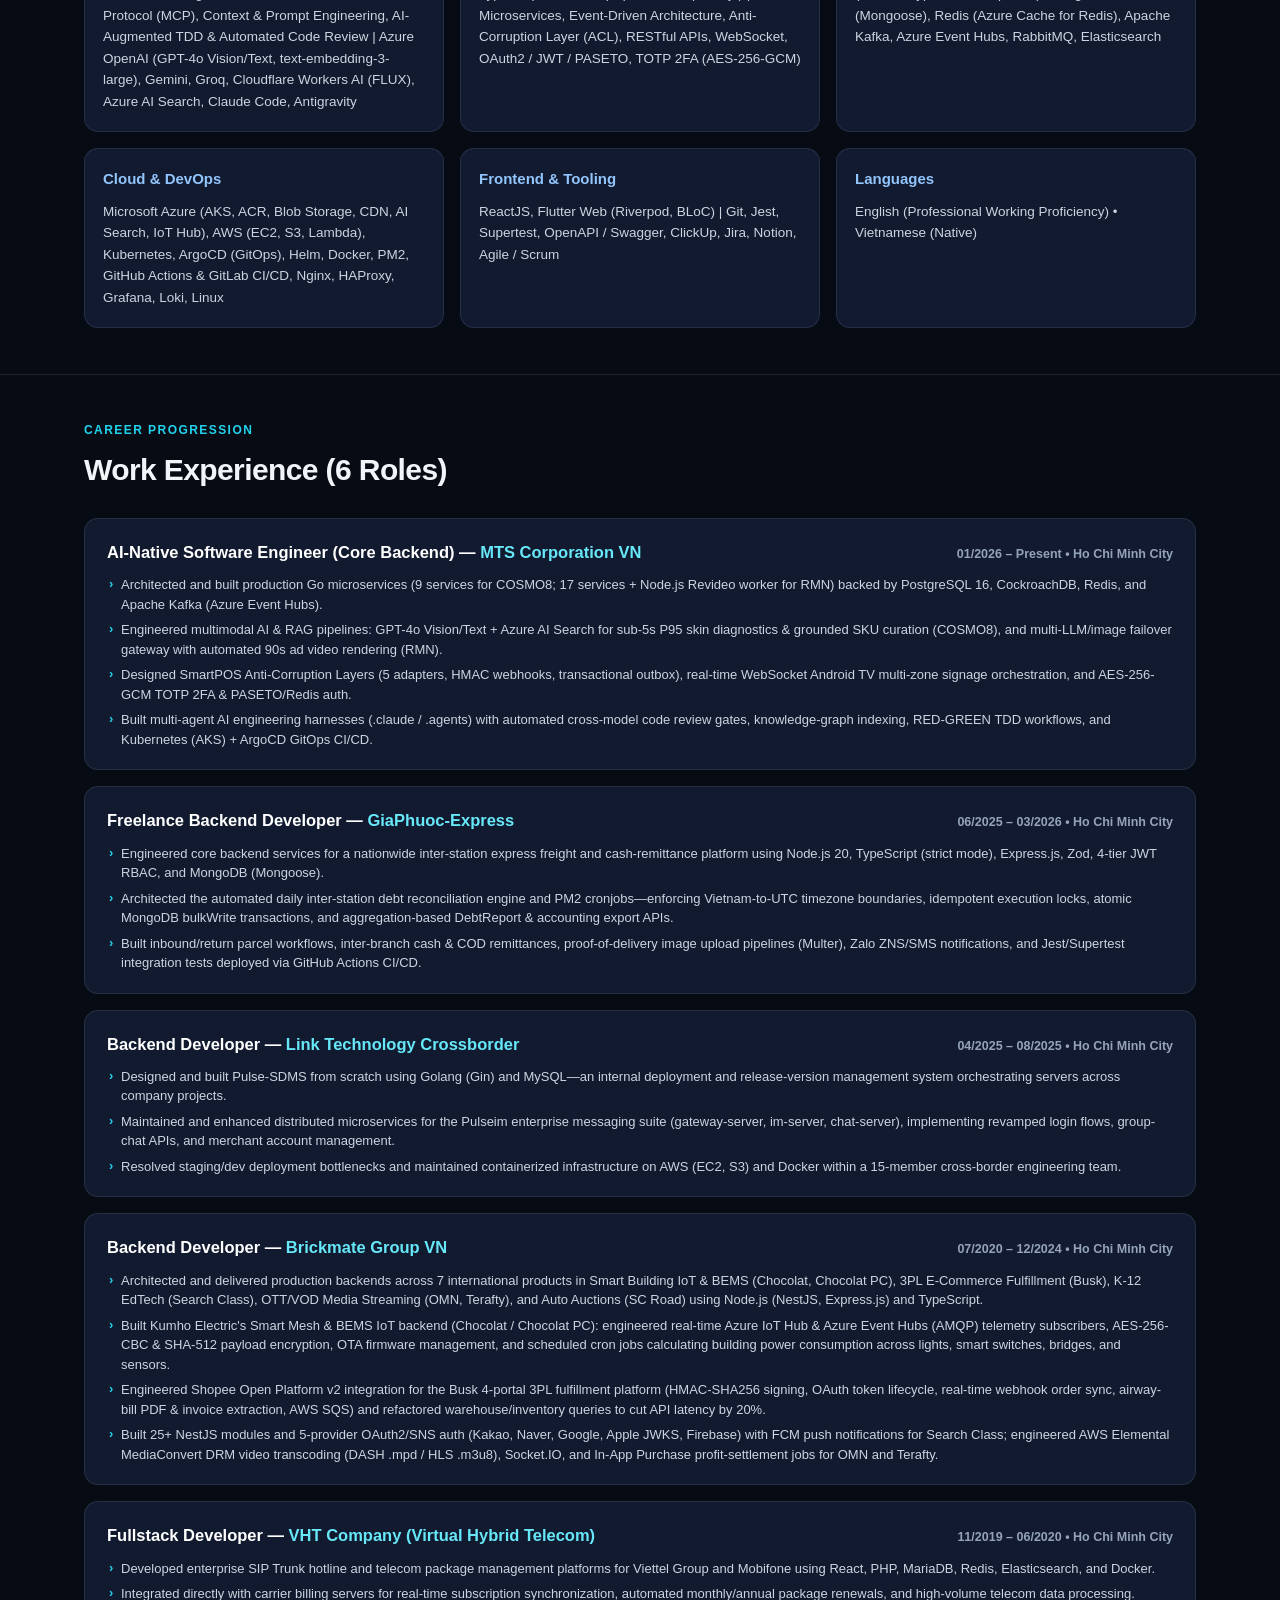
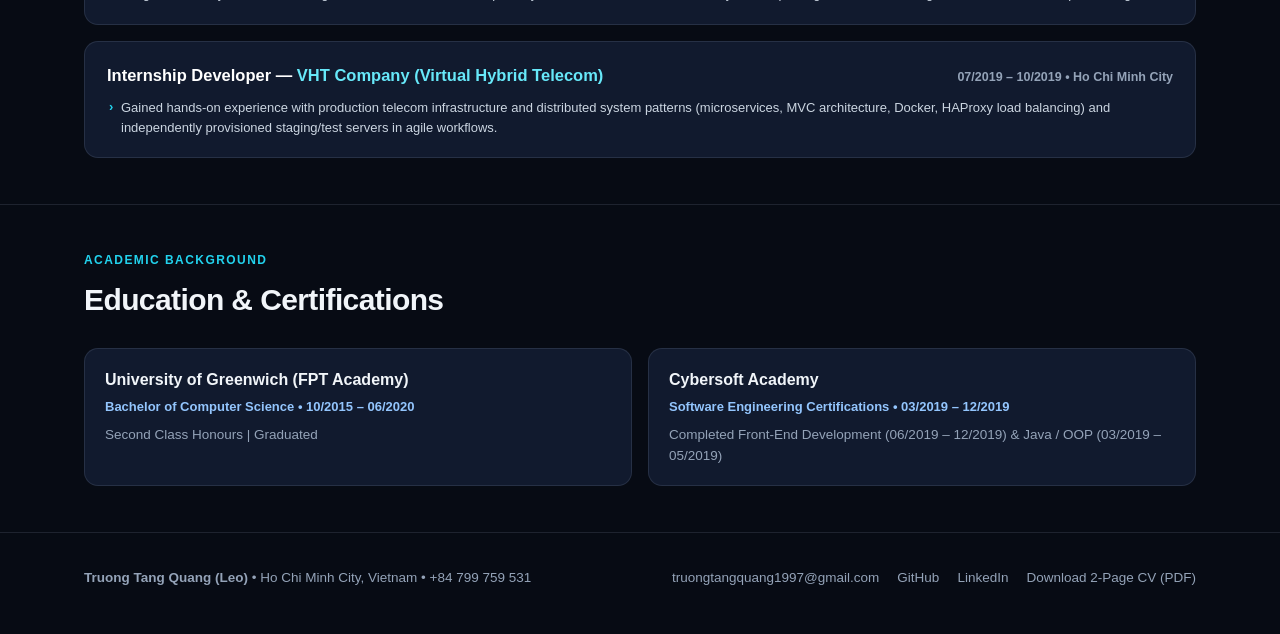
==== commit f78d46b7: "chore: update Brickmate Group VN projects & work experience from verified codebases" ====
--- a/index.html
+++ b/index.html
@@ -239,10 +239,10 @@
               <div class="exp-date">07/2020 – 12/2024 &bull; Ho Chi Minh City</div>
             </div>
             <ul class="highlight-list">
-              <li>Architected and delivered backend systems from inception to production for 7 international products across IoT smart buildings (Chocolat, Chocolat PC), e-commerce logistics (Busk), EdTech (Search Class), media streaming (OMN, Terafty), and auto auctions (SC Road) using Node.js (NestJS, Express.js) and TypeScript.</li>
-              <li>Optimized data-retrieval queries and refactored backend architecture on the Busk logistics platform—reducing API response time by 20%—and integrated Shopee Open APIs for real-time order processing and multi-warehouse inventory sync.</li>
-              <li>Built real-time IoT device telemetry and remote-control backends for Kumho Electronic via Azure IoT Hub, Azure Blob Storage, SHA-512 payload encryption, and scheduled power-consumption aggregation cron jobs.</li>
-              <li>Implemented asynchronous RabbitMQ message queues, OAuth2 social logins (Google, KakaoTalk, Naver), relational/NoSQL schemas (MySQL/TypeORM, MongoDB, Firebase, Redis), and GitLab CI/CD pipelines on AWS and Azure.</li>
+              <li>Architected and delivered production backends across 7 international products in Smart Building IoT &amp; BEMS (Chocolat, Chocolat PC), 3PL E-Commerce Fulfillment (Busk), K-12 EdTech (Search Class), OTT/VOD Media Streaming (OMN, Terafty), and Auto Auctions (SC Road) using Node.js (NestJS, Express.js) and TypeScript.</li>
+              <li>Built Kumho Electric's Smart Mesh &amp; BEMS IoT backend (Chocolat / Chocolat PC): engineered real-time Azure IoT Hub &amp; Azure Event Hubs (AMQP) telemetry subscribers, AES-256-CBC &amp; SHA-512 payload encryption, OTA firmware management, and scheduled cron jobs calculating building power consumption across lights, smart switches, bridges, and sensors.</li>
+              <li>Engineered Shopee Open Platform v2 integration for the Busk 4-portal 3PL fulfillment platform (HMAC-SHA256 signing, OAuth token lifecycle, real-time webhook order sync, airway-bill PDF &amp; invoice extraction, AWS SQS) and refactored warehouse/inventory queries to cut API latency by 20%.</li>
+              <li>Built 25+ NestJS modules and 5-provider OAuth2/SNS auth (Kakao, Naver, Google, Apple JWKS, Firebase) with FCM push notifications for Search Class; engineered AWS Elemental MediaConvert DRM video transcoding (DASH .mpd / HLS .m3u8), Socket.IO, and In-App Purchase profit-settlement jobs for OMN and Terafty.</li>
             </ul>
           </article>
 
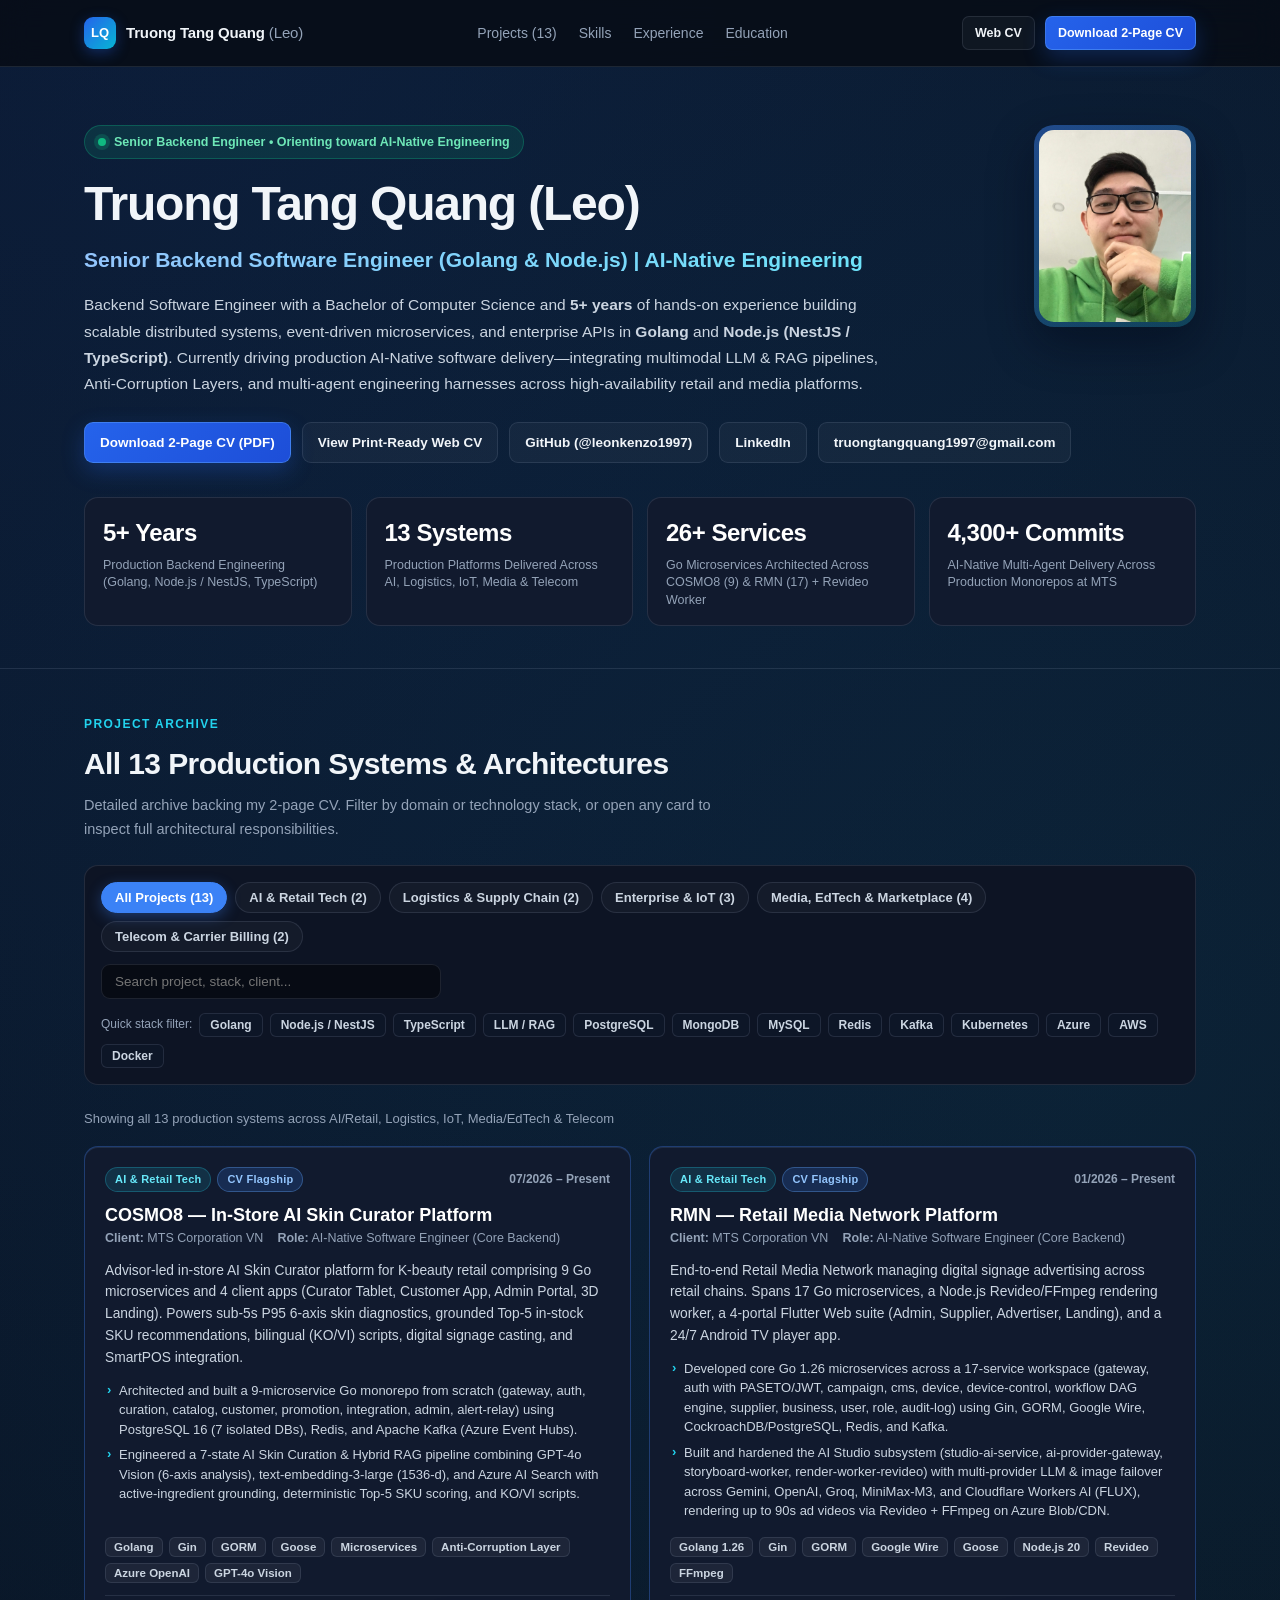
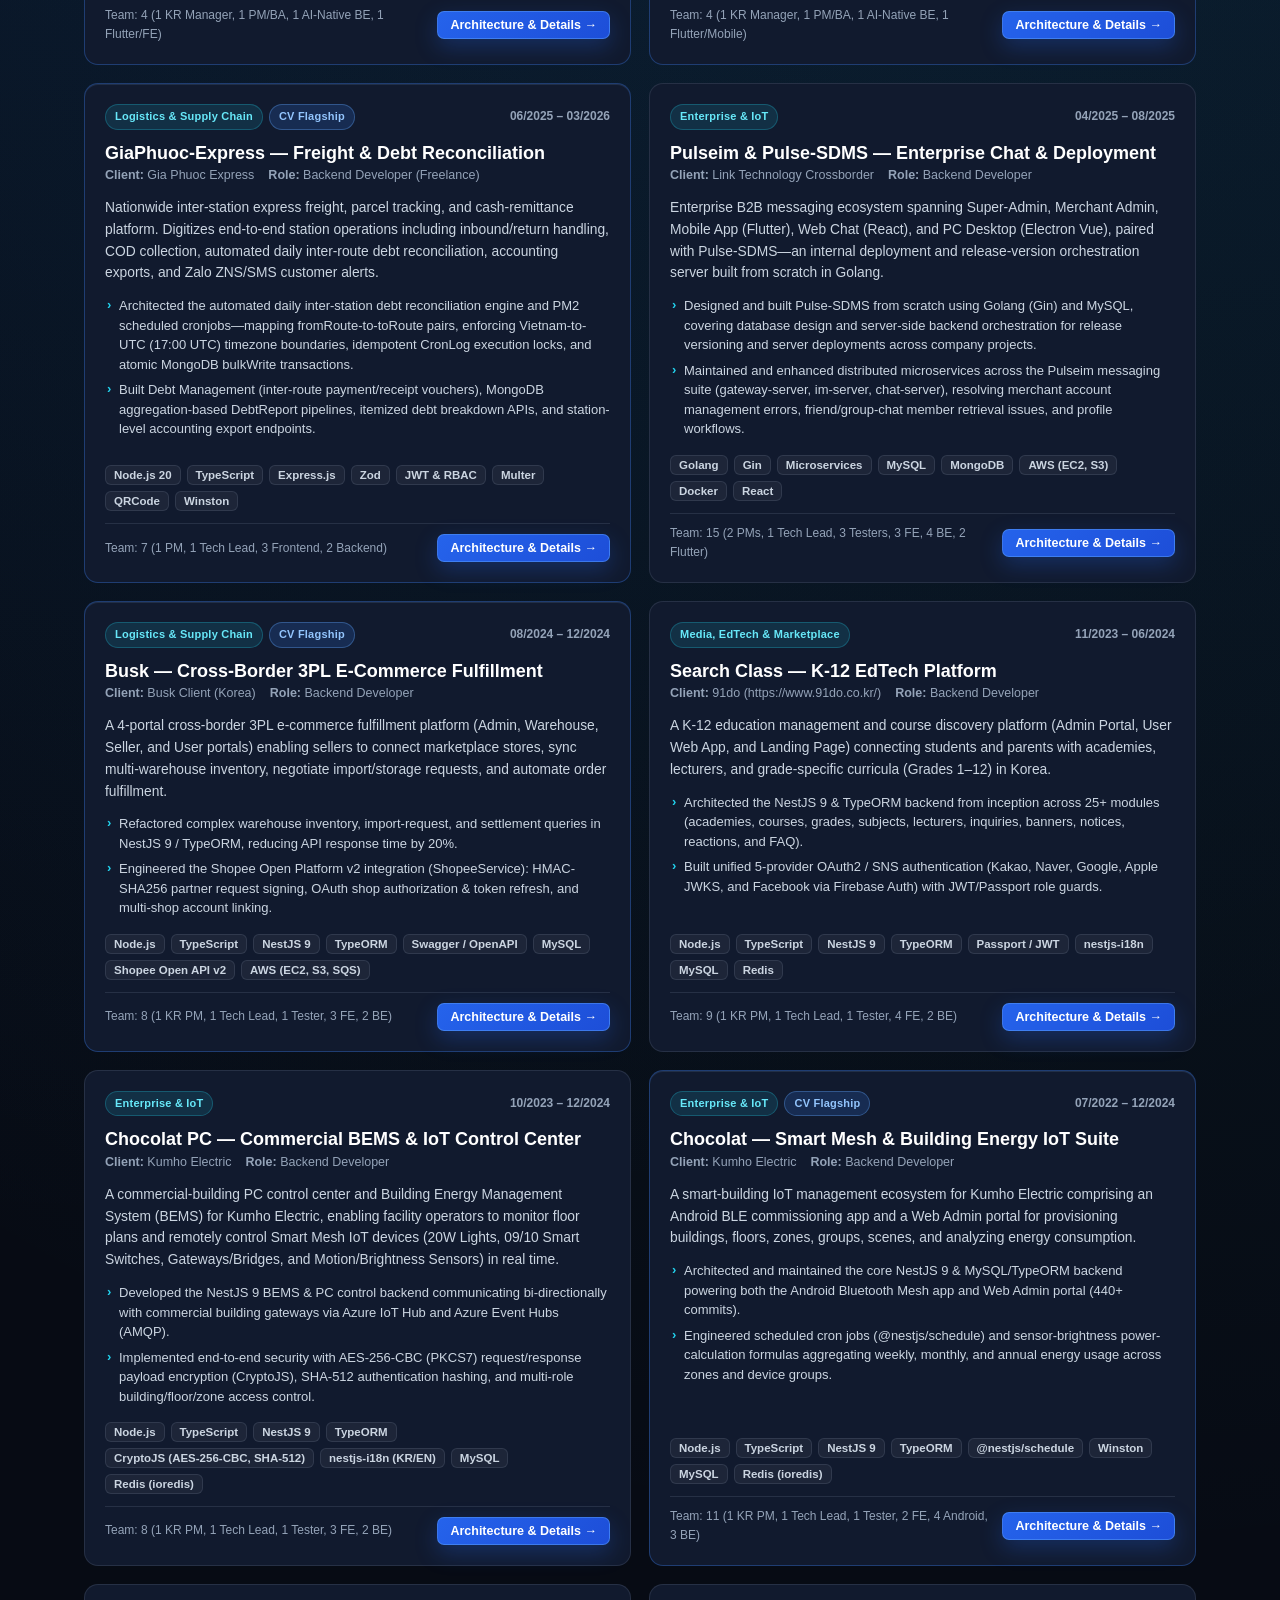
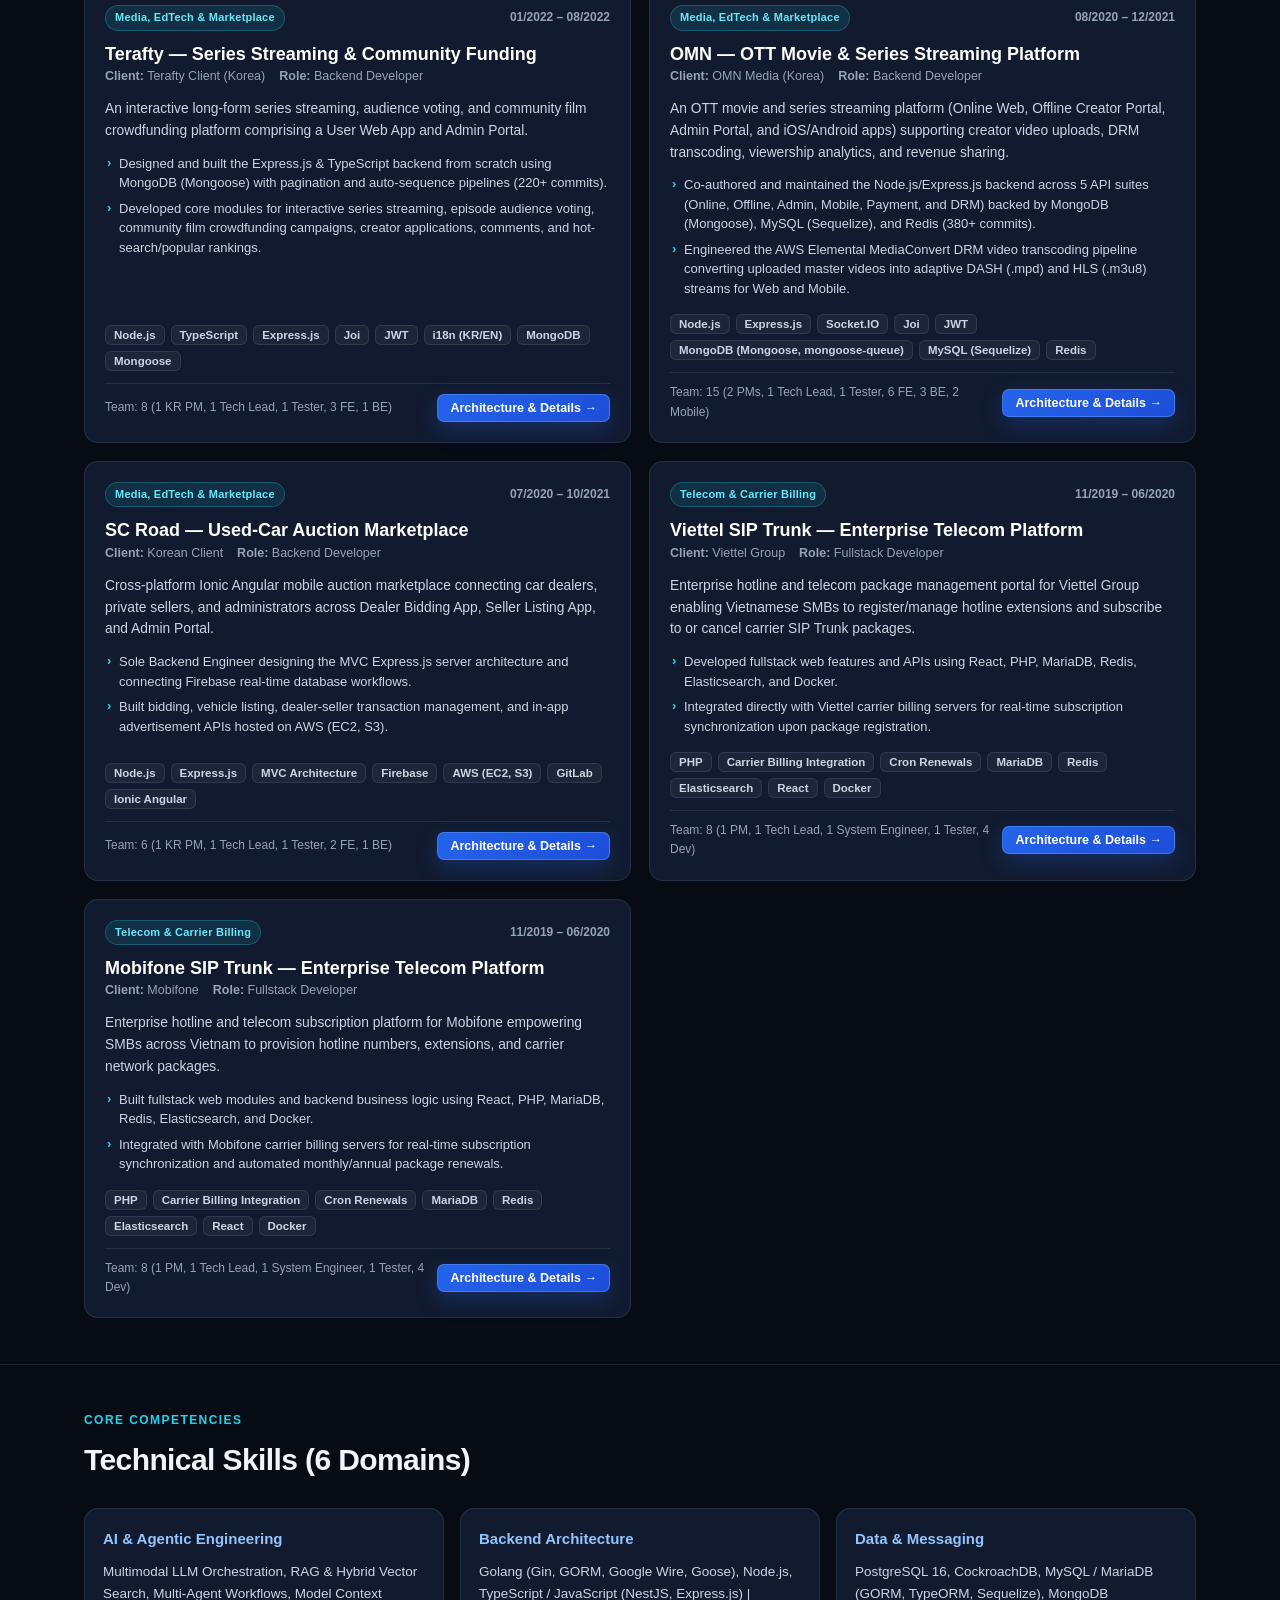
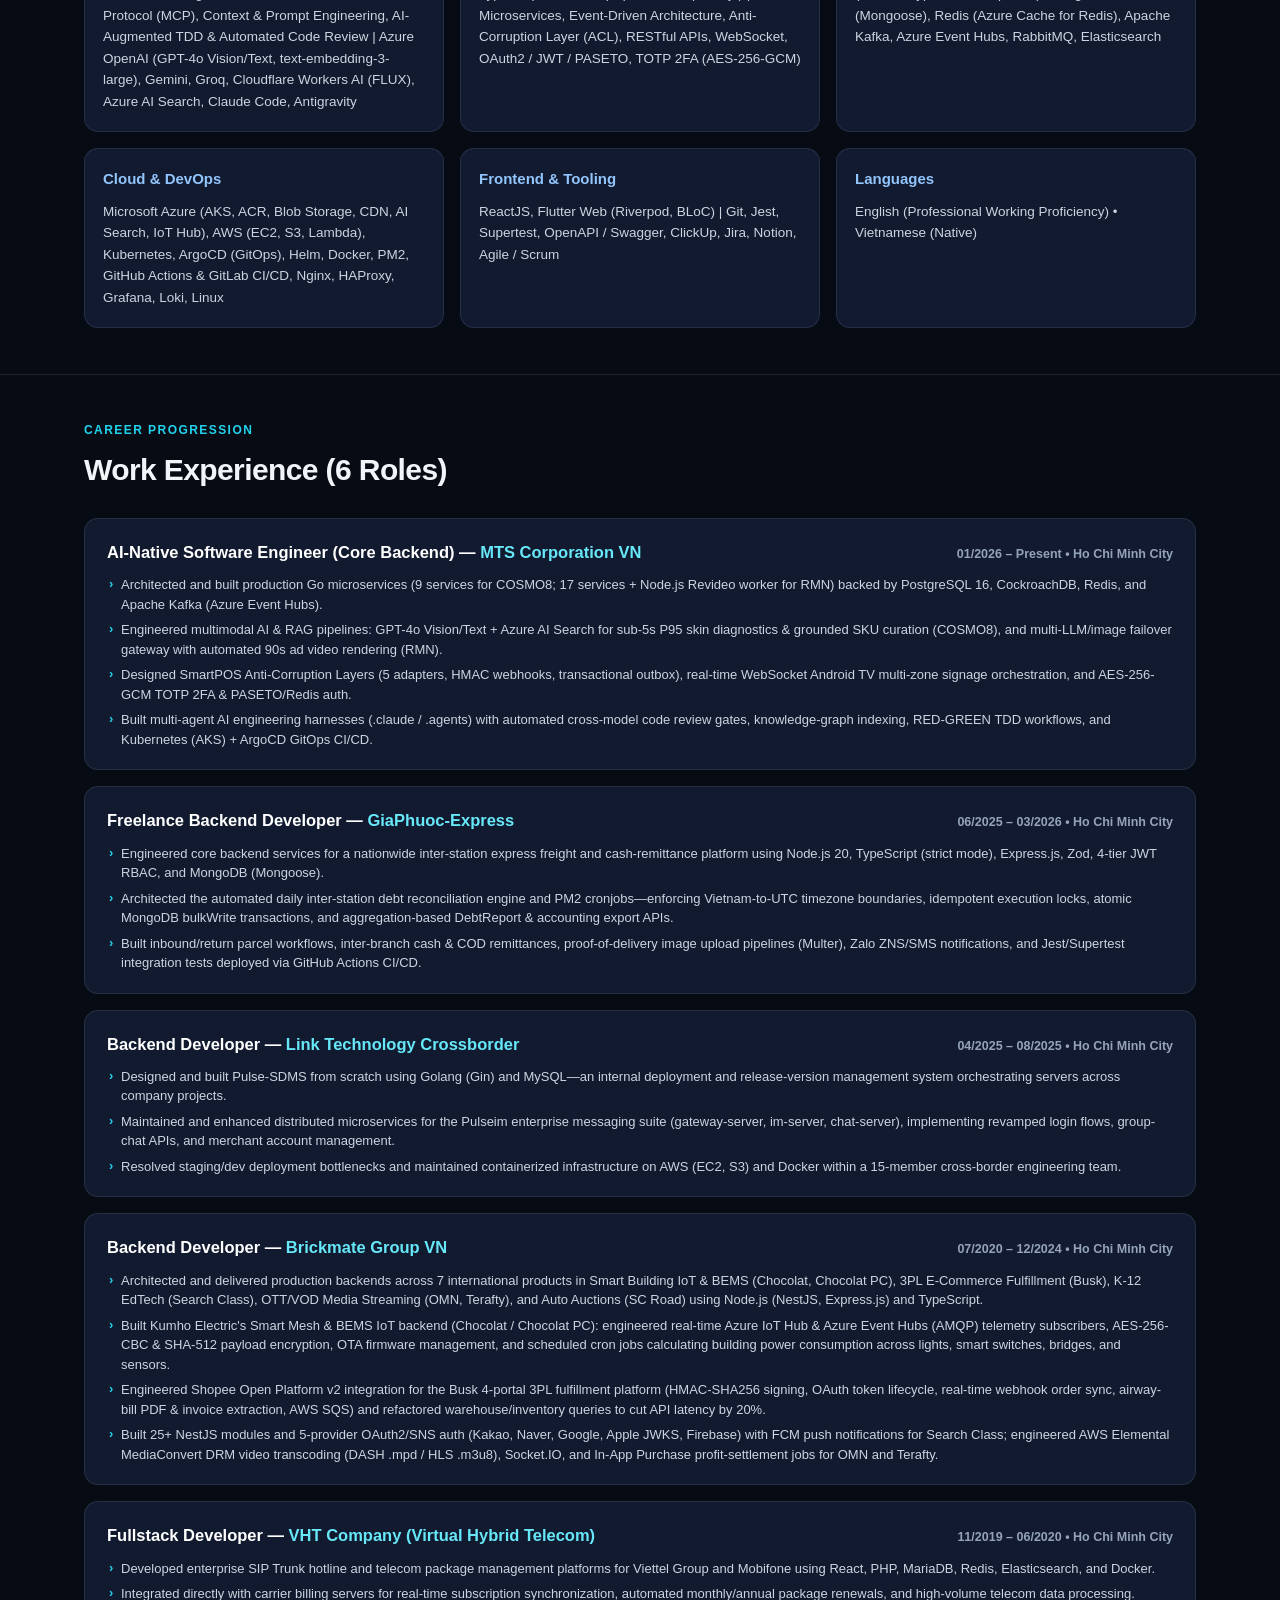
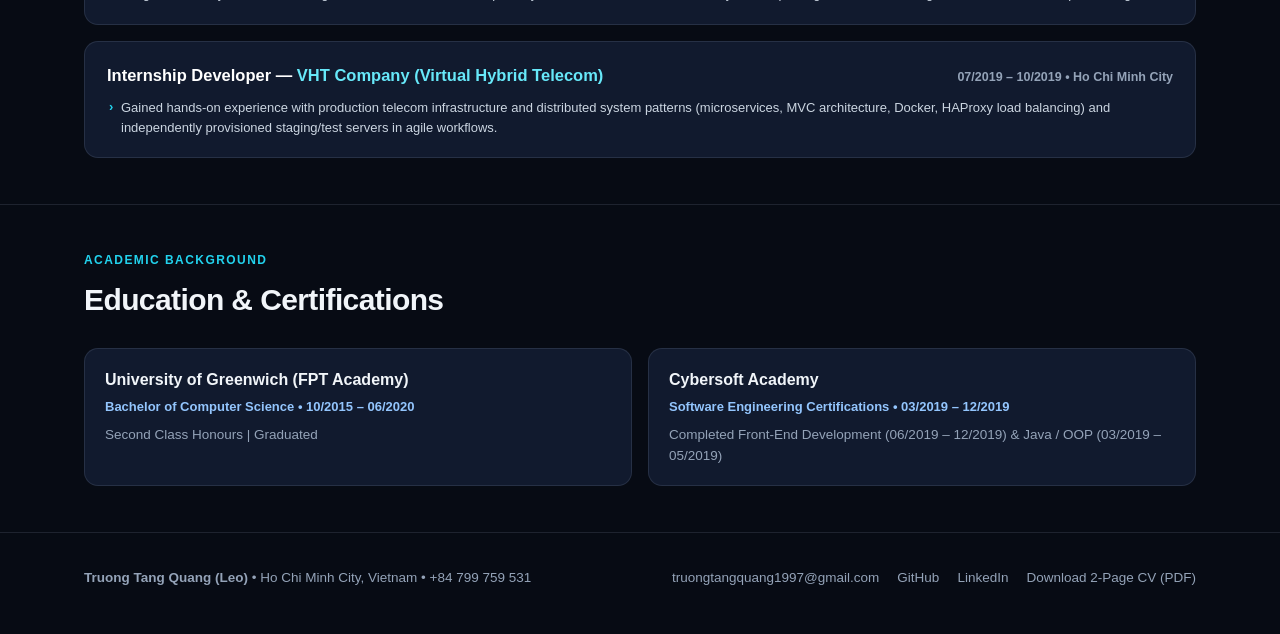
==== commit 727cc868: "feat: add portrait avatar to 2-page CV and portfolio hero" ====
--- a/index.html
+++ b/index.html
@@ -39,17 +39,24 @@
     <!-- HERO -->
     <section class="hero">
       <div class="container">
-        <div class="hero-badge">
-          <span class="pulse-dot" aria-hidden="true"></span>
-          Senior Backend Engineer &bull; Orienting toward AI-Native Engineering
-        </div>
-
-        <h1>Truong Tang Quang (Leo)</h1>
-        <p class="hero-subtitle">Senior Backend Software Engineer (Golang &amp; Node.js) | AI-Native Engineering</p>
-
-        <p class="hero-desc">
-          Backend Software Engineer with a Bachelor of Computer Science and <strong>5+ years</strong> of hands-on experience building scalable distributed systems, event-driven microservices, and enterprise APIs in <strong>Golang</strong> and <strong>Node.js (NestJS / TypeScript)</strong>. Currently driving production AI-Native software delivery—integrating multimodal LLM &amp; RAG pipelines, Anti-Corruption Layers, and multi-agent engineering harnesses across high-availability retail and media platforms.
-        </p>
+        <div class="hero-top">
+          <div class="hero-main">
+            <div class="hero-badge">
+              <span class="pulse-dot" aria-hidden="true"></span>
+              Senior Backend Engineer &bull; Orienting toward AI-Native Engineering
+            </div>
+
+            <h1>Truong Tang Quang (Leo)</h1>
+            <p class="hero-subtitle">Senior Backend Software Engineer (Golang &amp; Node.js) | AI-Native Engineering</p>
+
+            <p class="hero-desc">
+              Backend Software Engineer with a Bachelor of Computer Science and <strong>5+ years</strong> of hands-on experience building scalable distributed systems, event-driven microservices, and enterprise APIs in <strong>Golang</strong> and <strong>Node.js (NestJS / TypeScript)</strong>. Currently driving production AI-Native software delivery—integrating multimodal LLM &amp; RAG pipelines, Anti-Corruption Layers, and multi-agent engineering harnesses across high-availability retail and media platforms.
+            </p>
+          </div>
+          <div class="hero-avatar-wrap">
+            <img src="./avatar.jpg" alt="Truong Tang Quang (Leo)" class="hero-avatar" />
+          </div>
+        </div>
 
         <div class="hero-cta">
           <a href="./Truong-Tang-Quang-CV.pdf" download="Truong-Tang-Quang-CV.pdf" class="btn btn-primary">
--- a/styles.css
+++ b/styles.css
@@ -159,6 +159,36 @@
   padding: 58px 0 42px;
 }
 
+.hero-top {
+  display: flex;
+  align-items: flex-start;
+  justify-content: space-between;
+  gap: 32px;
+  margin-bottom: 24px;
+}
+
+.hero-main {
+  flex: 1;
+  min-width: 0;
+}
+
+.hero-avatar-wrap {
+  flex-shrink: 0;
+  padding: 5px;
+  border-radius: 20px;
+  background: linear-gradient(145deg, rgba(59, 130, 246, 0.45), rgba(34, 211, 238, 0.2));
+  box-shadow: var(--shadow);
+}
+
+.hero-avatar {
+  display: block;
+  width: 152px;
+  height: 192px;
+  object-fit: cover;
+  object-position: center top;
+  border-radius: 15px;
+}
+
 .hero-badge {
   display: inline-flex;
   align-items: center;
@@ -203,7 +233,7 @@
   font-size: 15.5px;
   color: var(--text-secondary);
   line-height: 1.7;
-  margin-bottom: 24px;
+  margin-bottom: 0;
 }
 
 .hero-cta {
@@ -776,6 +806,14 @@
   .nav-links {
     display: none;
   }
+  .hero-top {
+    flex-direction: column-reverse;
+    gap: 20px;
+  }
+  .hero-avatar {
+    width: 120px;
+    height: 152px;
+  }
   .edu-grid,
   .skills-matrix,
   .metrics-grid {
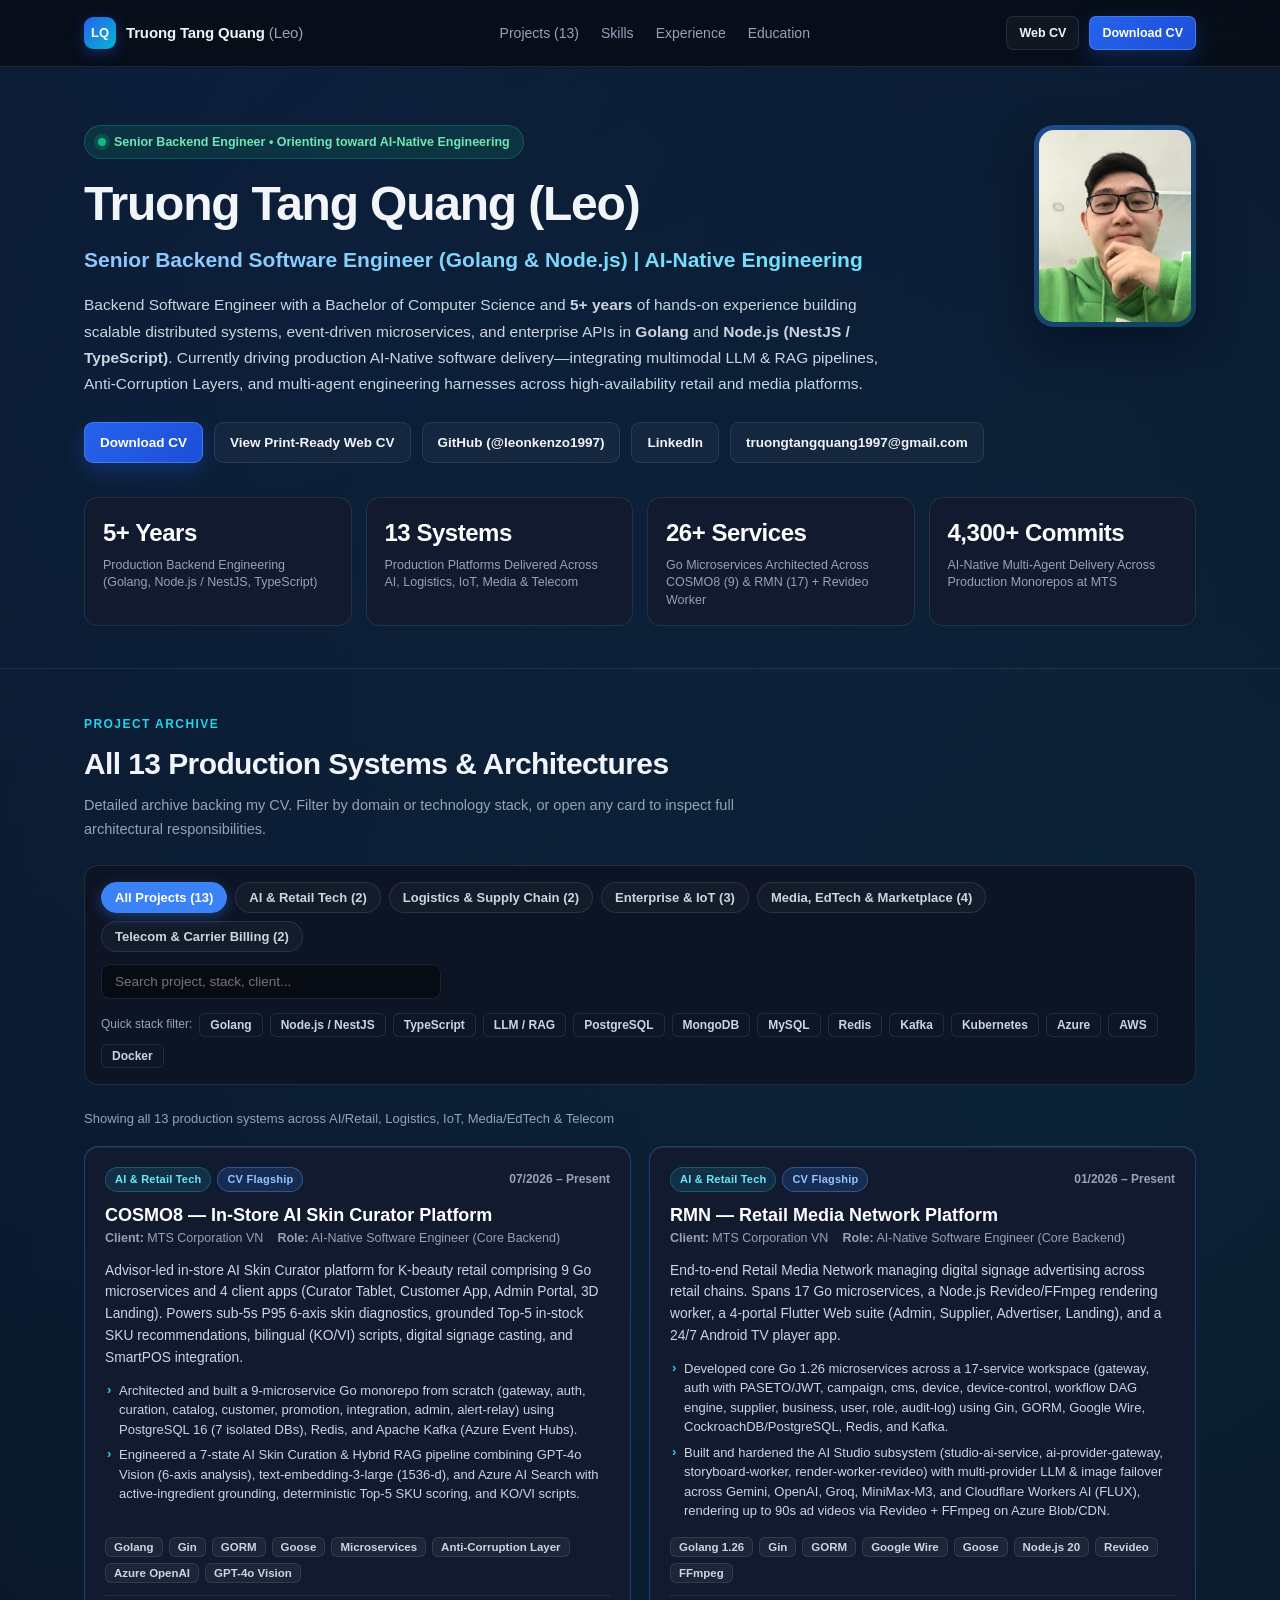
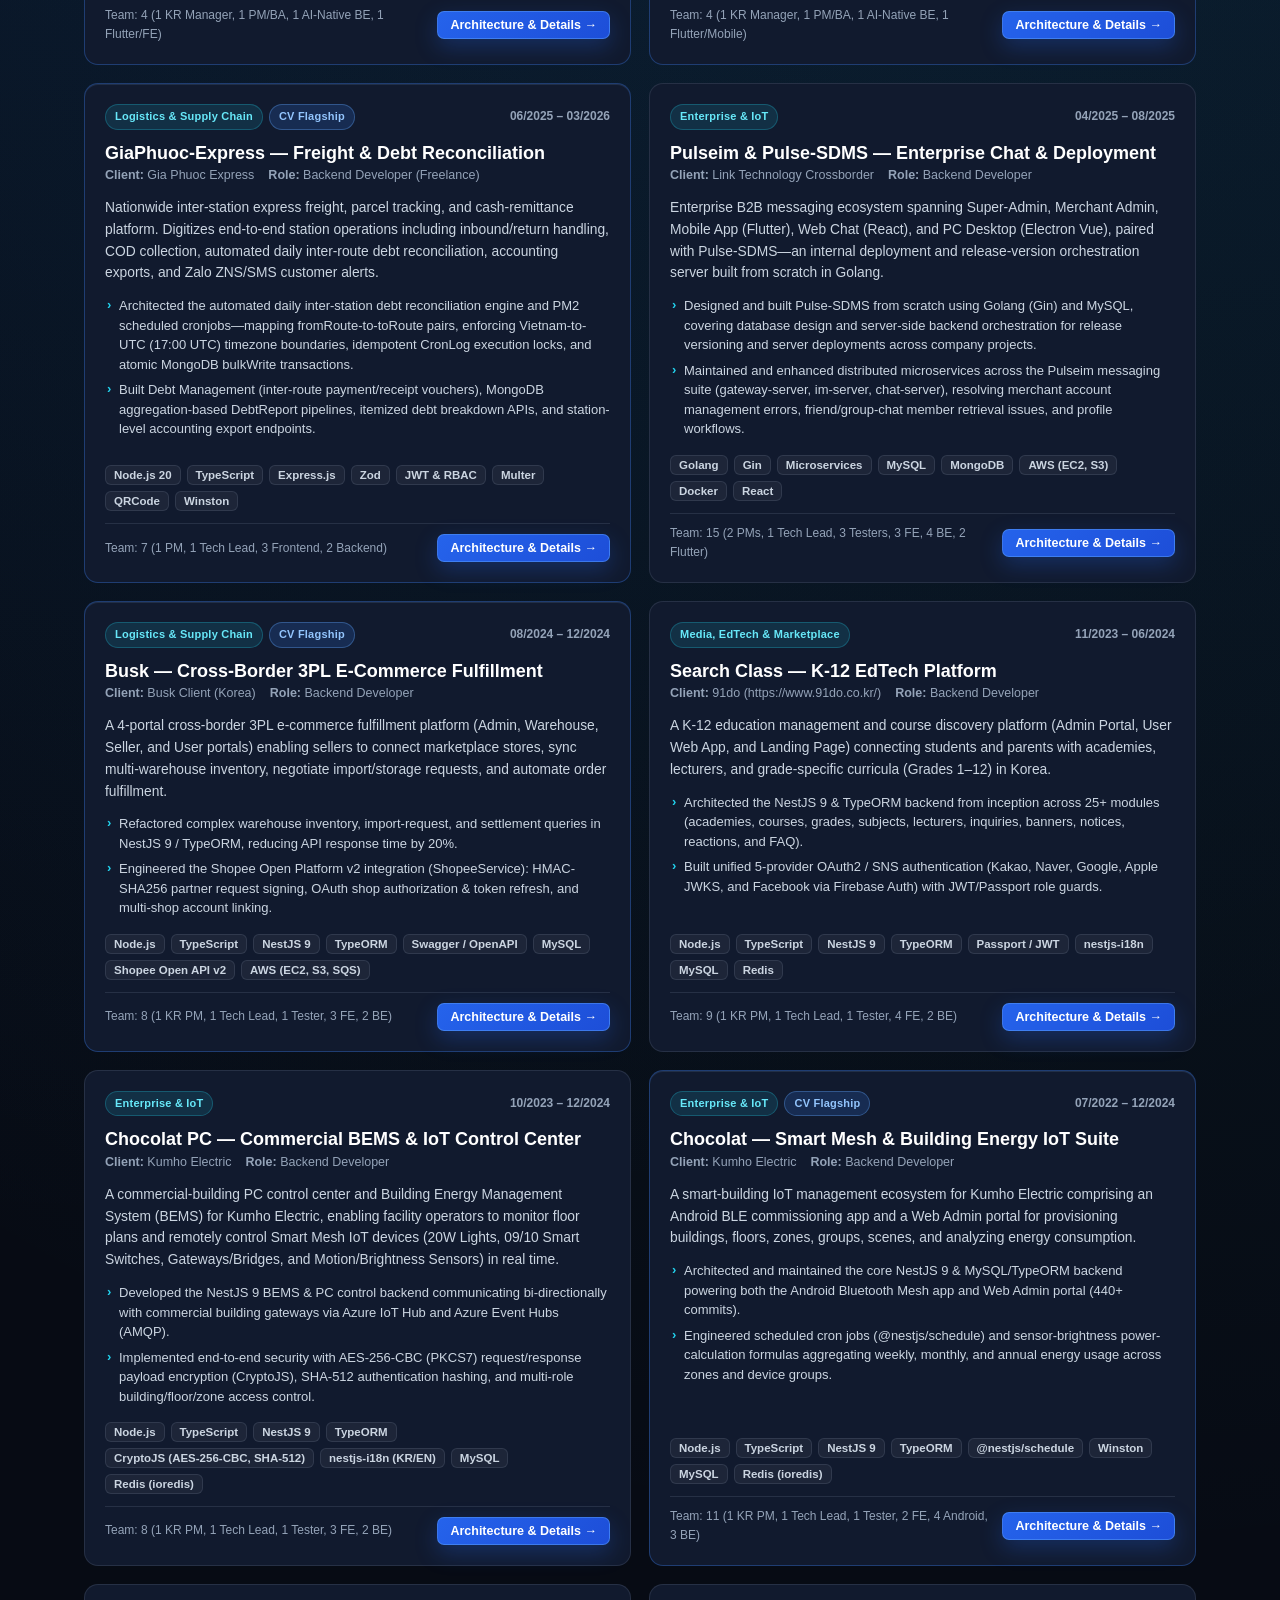
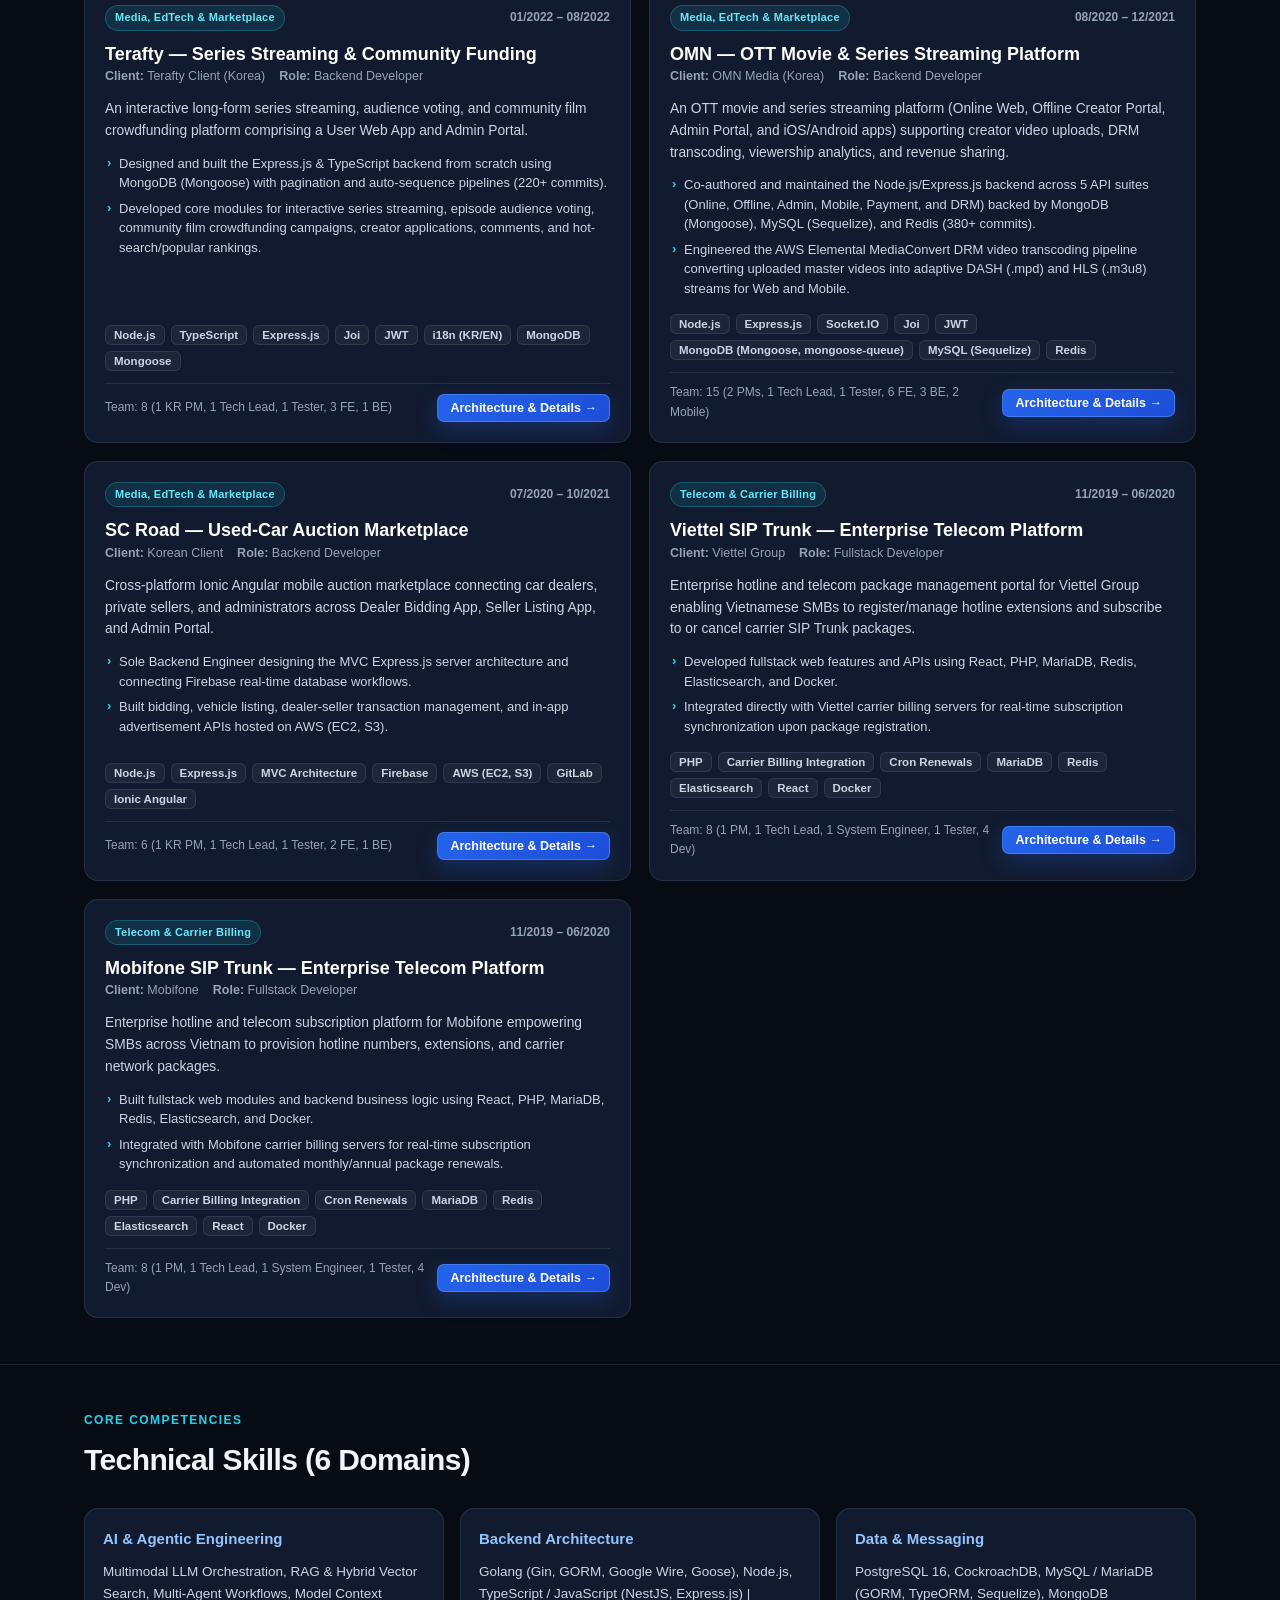
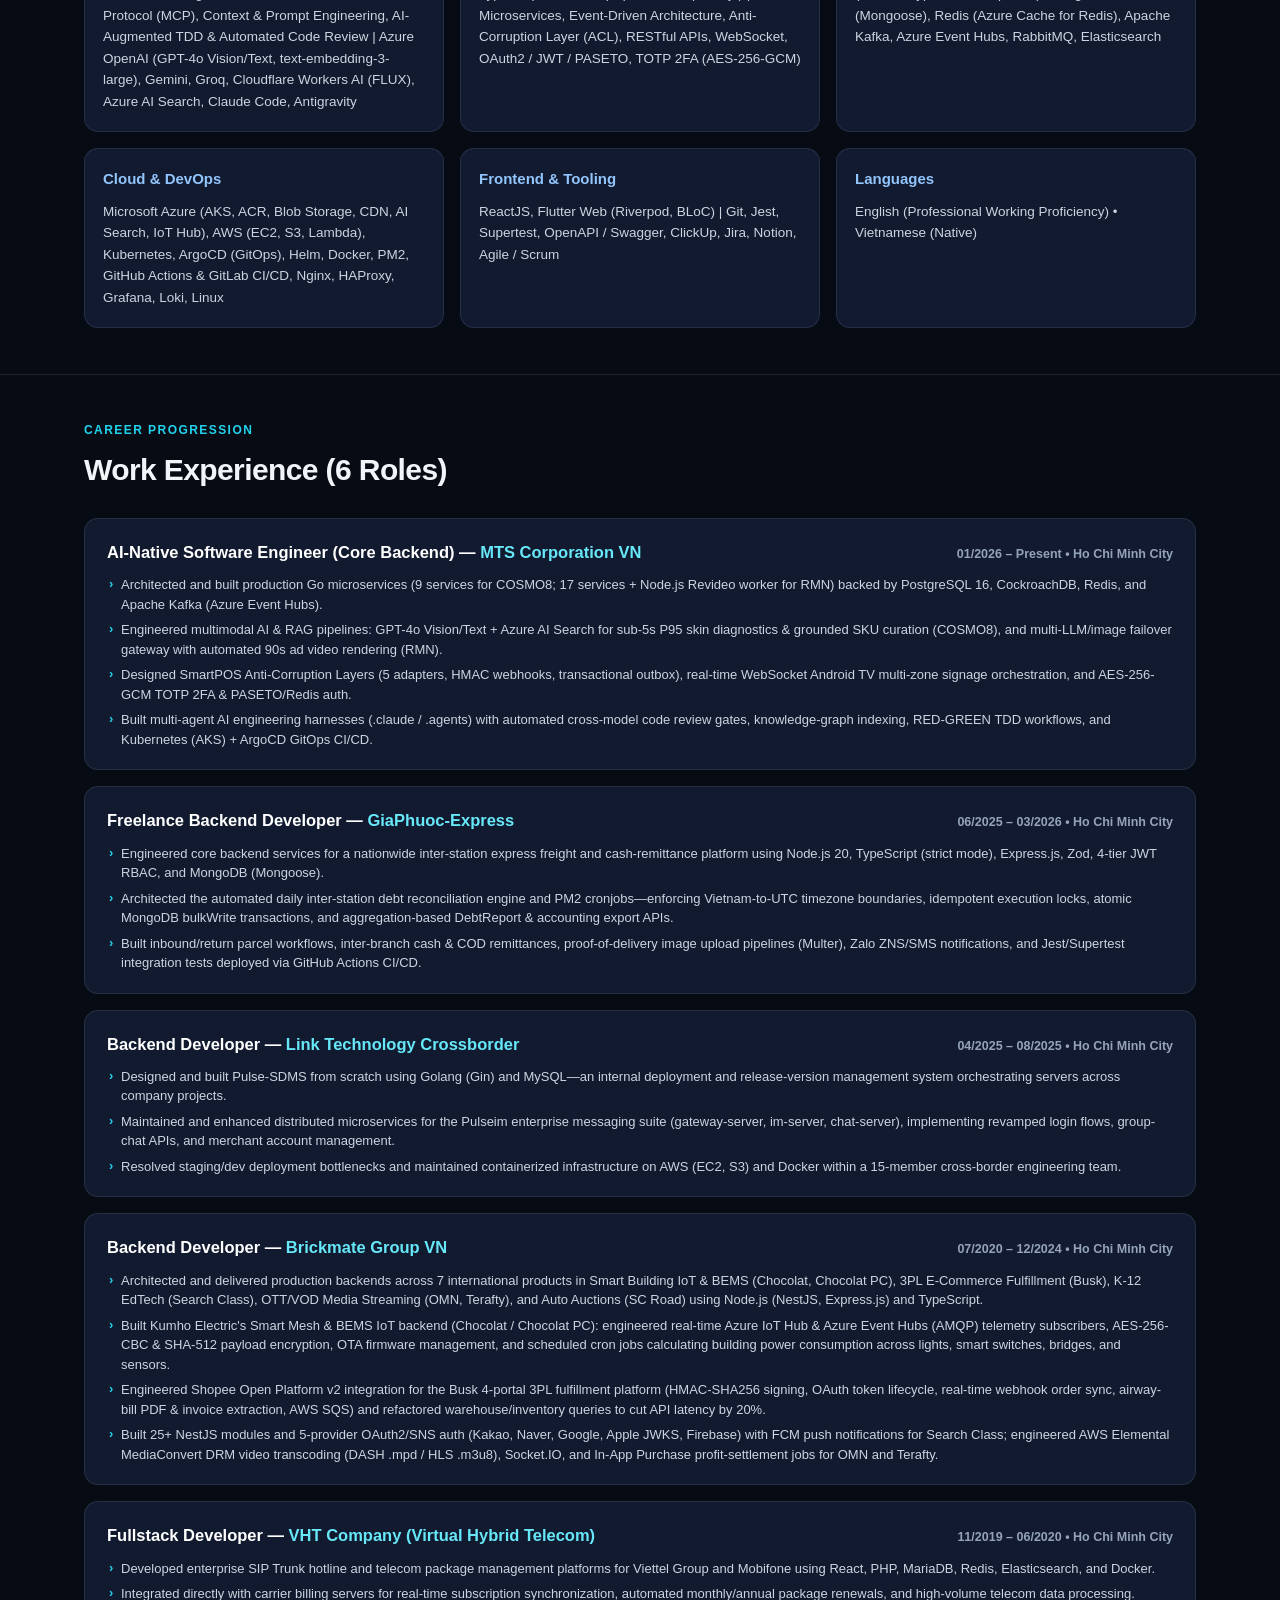
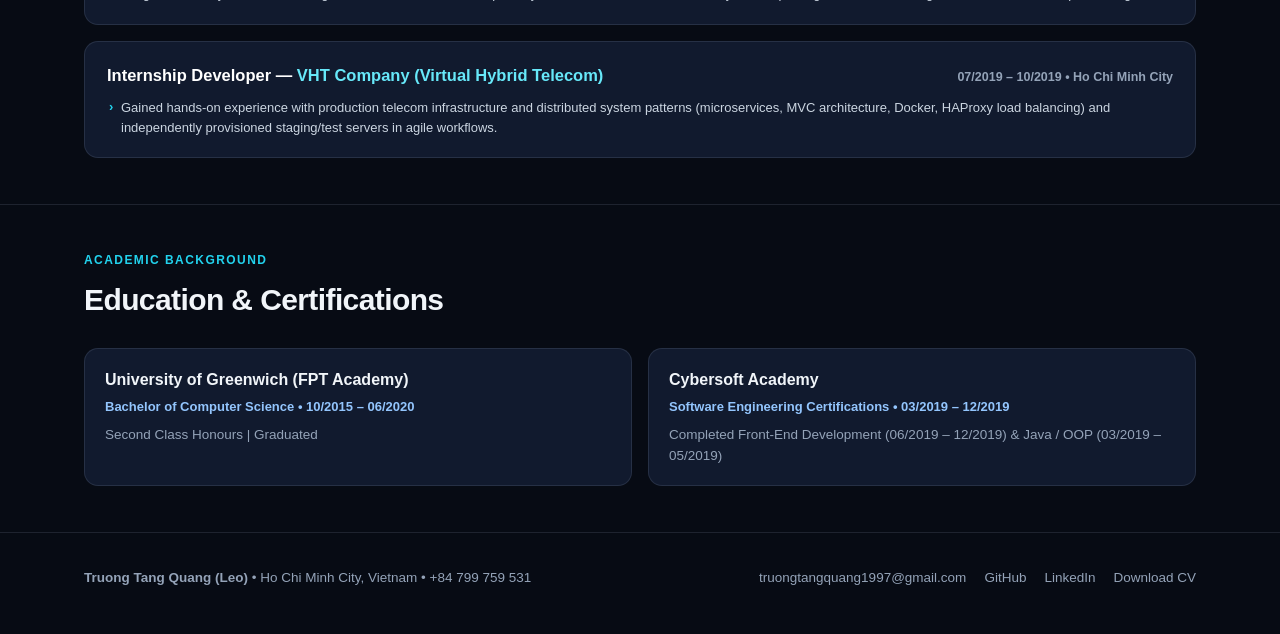
==== commit 1aa70c0a: "chore: update CV download button text to Download CV" ====
--- a/index.html
+++ b/index.html
@@ -29,7 +29,7 @@
       <div class="nav-actions">
         <a href="./cv.html" class="btn btn-sm">Web CV</a>
         <a href="./Truong-Tang-Quang-CV.pdf" download="Truong-Tang-Quang-CV.pdf" class="btn btn-sm btn-primary">
-          Download 2-Page CV
+          Download CV
         </a>
       </div>
     </div>
@@ -60,7 +60,7 @@
 
         <div class="hero-cta">
           <a href="./Truong-Tang-Quang-CV.pdf" download="Truong-Tang-Quang-CV.pdf" class="btn btn-primary">
-            Download 2-Page CV (PDF)
+            Download CV
           </a>
           <a href="./cv.html" class="btn">
             View Print-Ready Web CV
@@ -105,7 +105,7 @@
             <div class="section-kicker">Project Archive</div>
             <h2 class="section-title">All 13 Production Systems &amp; Architectures</h2>
             <p class="section-sub">
-              Detailed archive backing my 2-page CV. Filter by domain or technology stack, or open any card to inspect full architectural responsibilities.
+              Detailed archive backing my CV. Filter by domain or technology stack, or open any card to inspect full architectural responsibilities.
             </p>
           </div>
         </div>
@@ -312,7 +312,7 @@
         <a href="mailto:truongtangquang1997@gmail.com">truongtangquang1997@gmail.com</a>
         <a href="https://github.com/leonkenzo1997" target="_blank" rel="noopener">GitHub</a>
         <a href="https://www.linkedin.com/in/quang-truong-tang-1ba617157/" target="_blank" rel="noopener">LinkedIn</a>
-        <a href="./Truong-Tang-Quang-CV.pdf" download="Truong-Tang-Quang-CV.pdf">Download 2-Page CV (PDF)</a>
+        <a href="./Truong-Tang-Quang-CV.pdf" download="Truong-Tang-Quang-CV.pdf">Download CV</a>
       </div>
     </div>
   </footer>
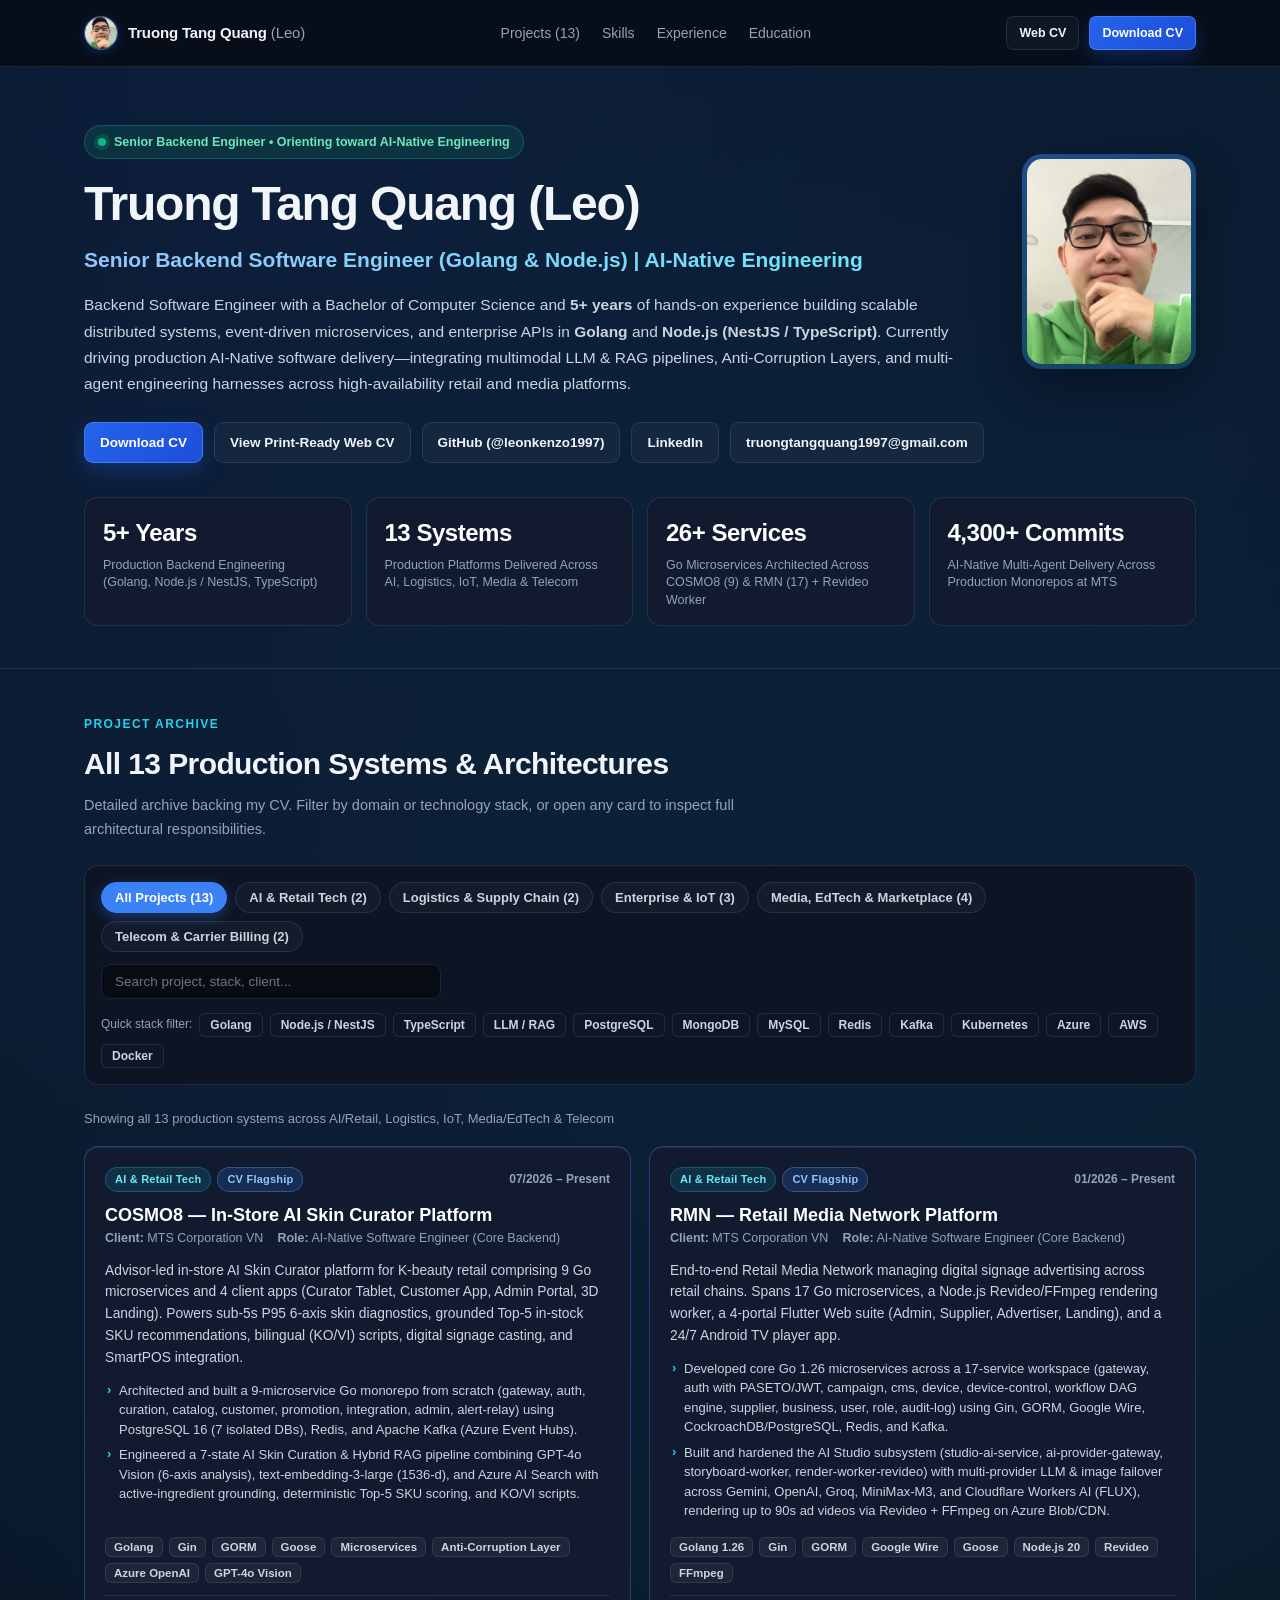
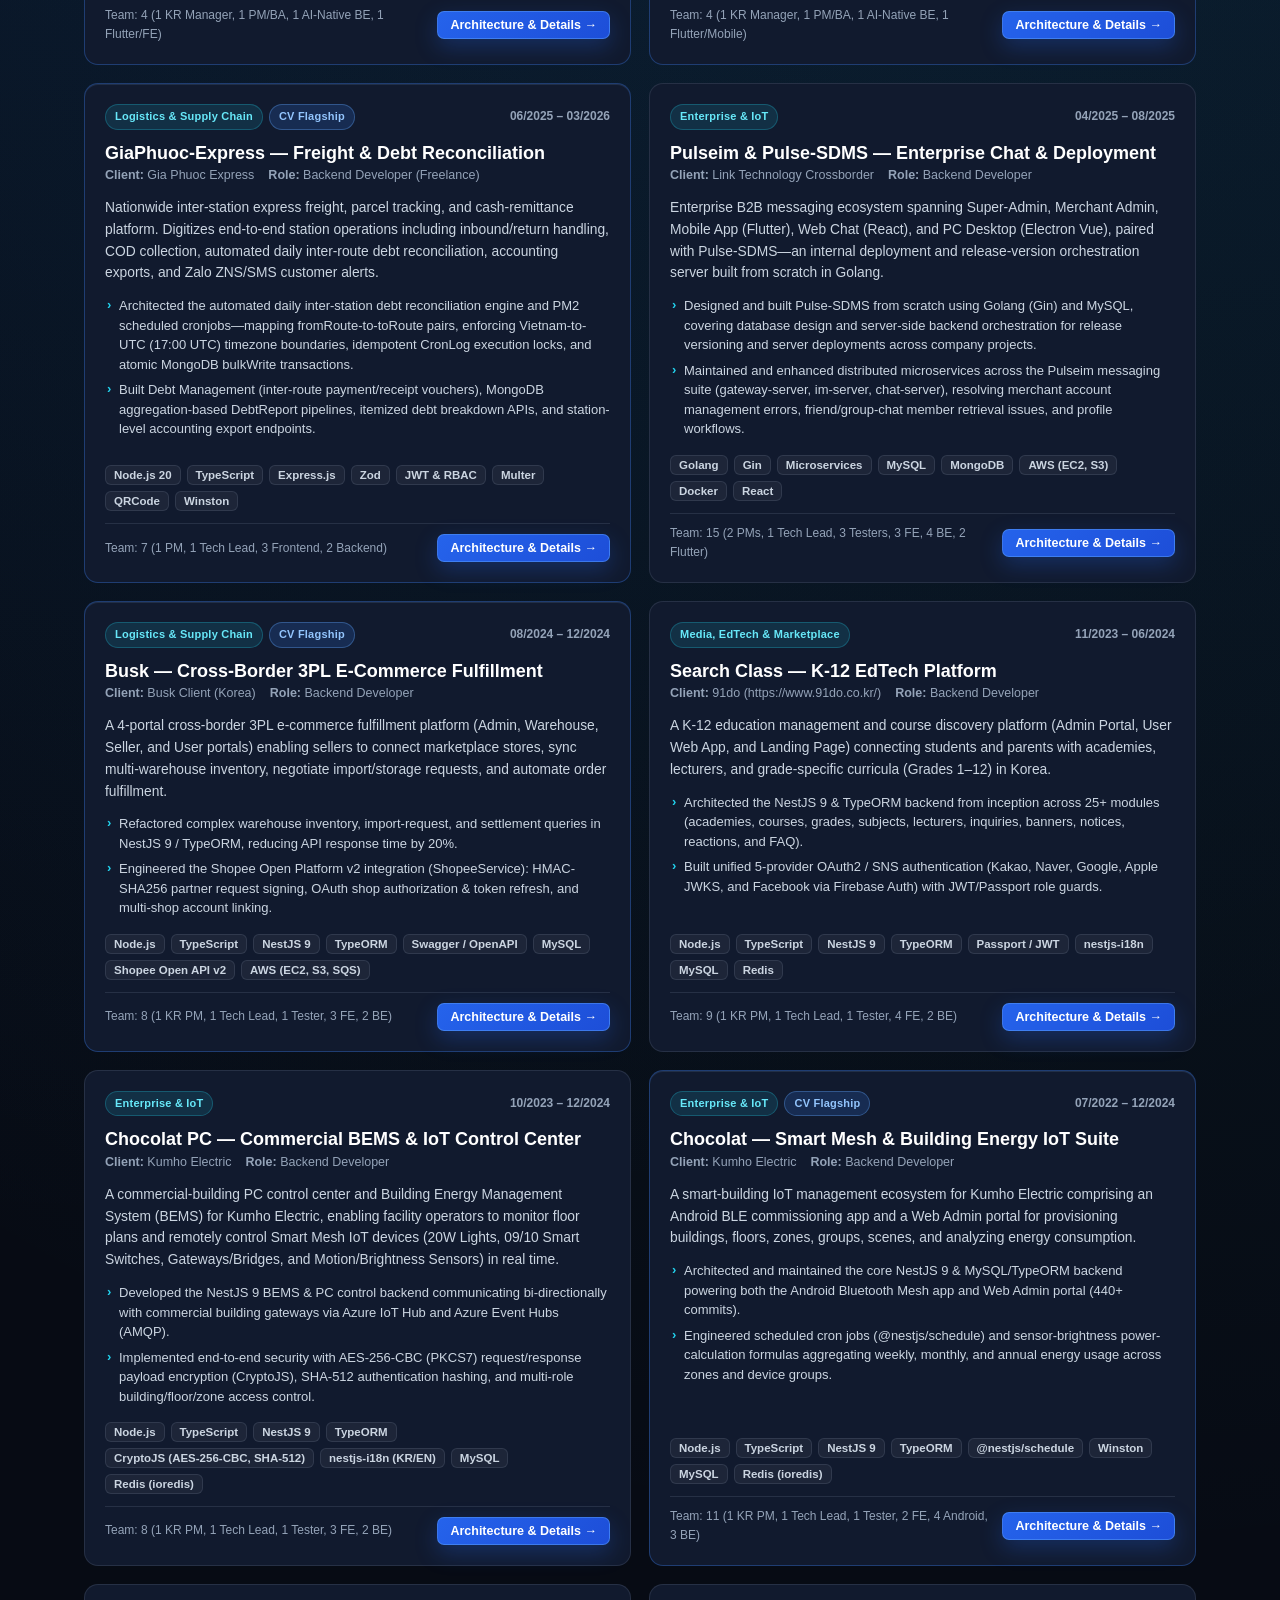
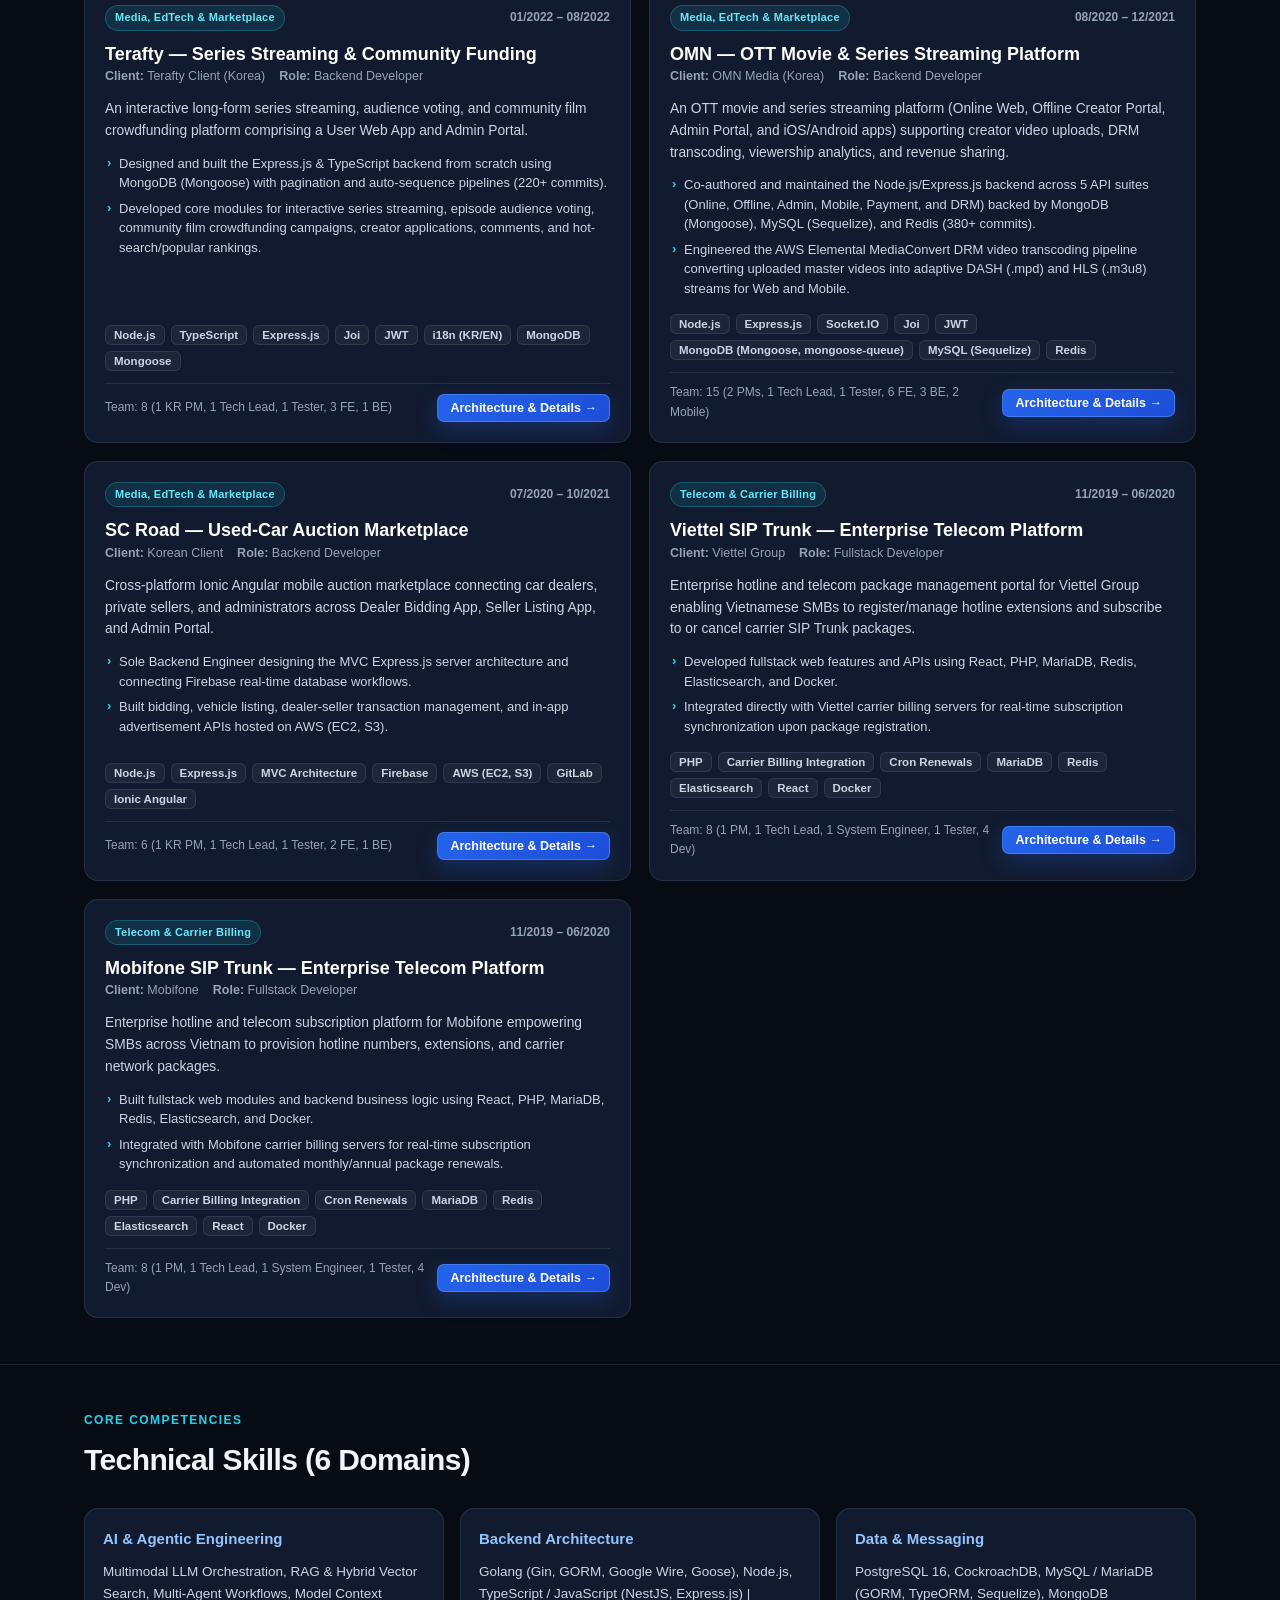
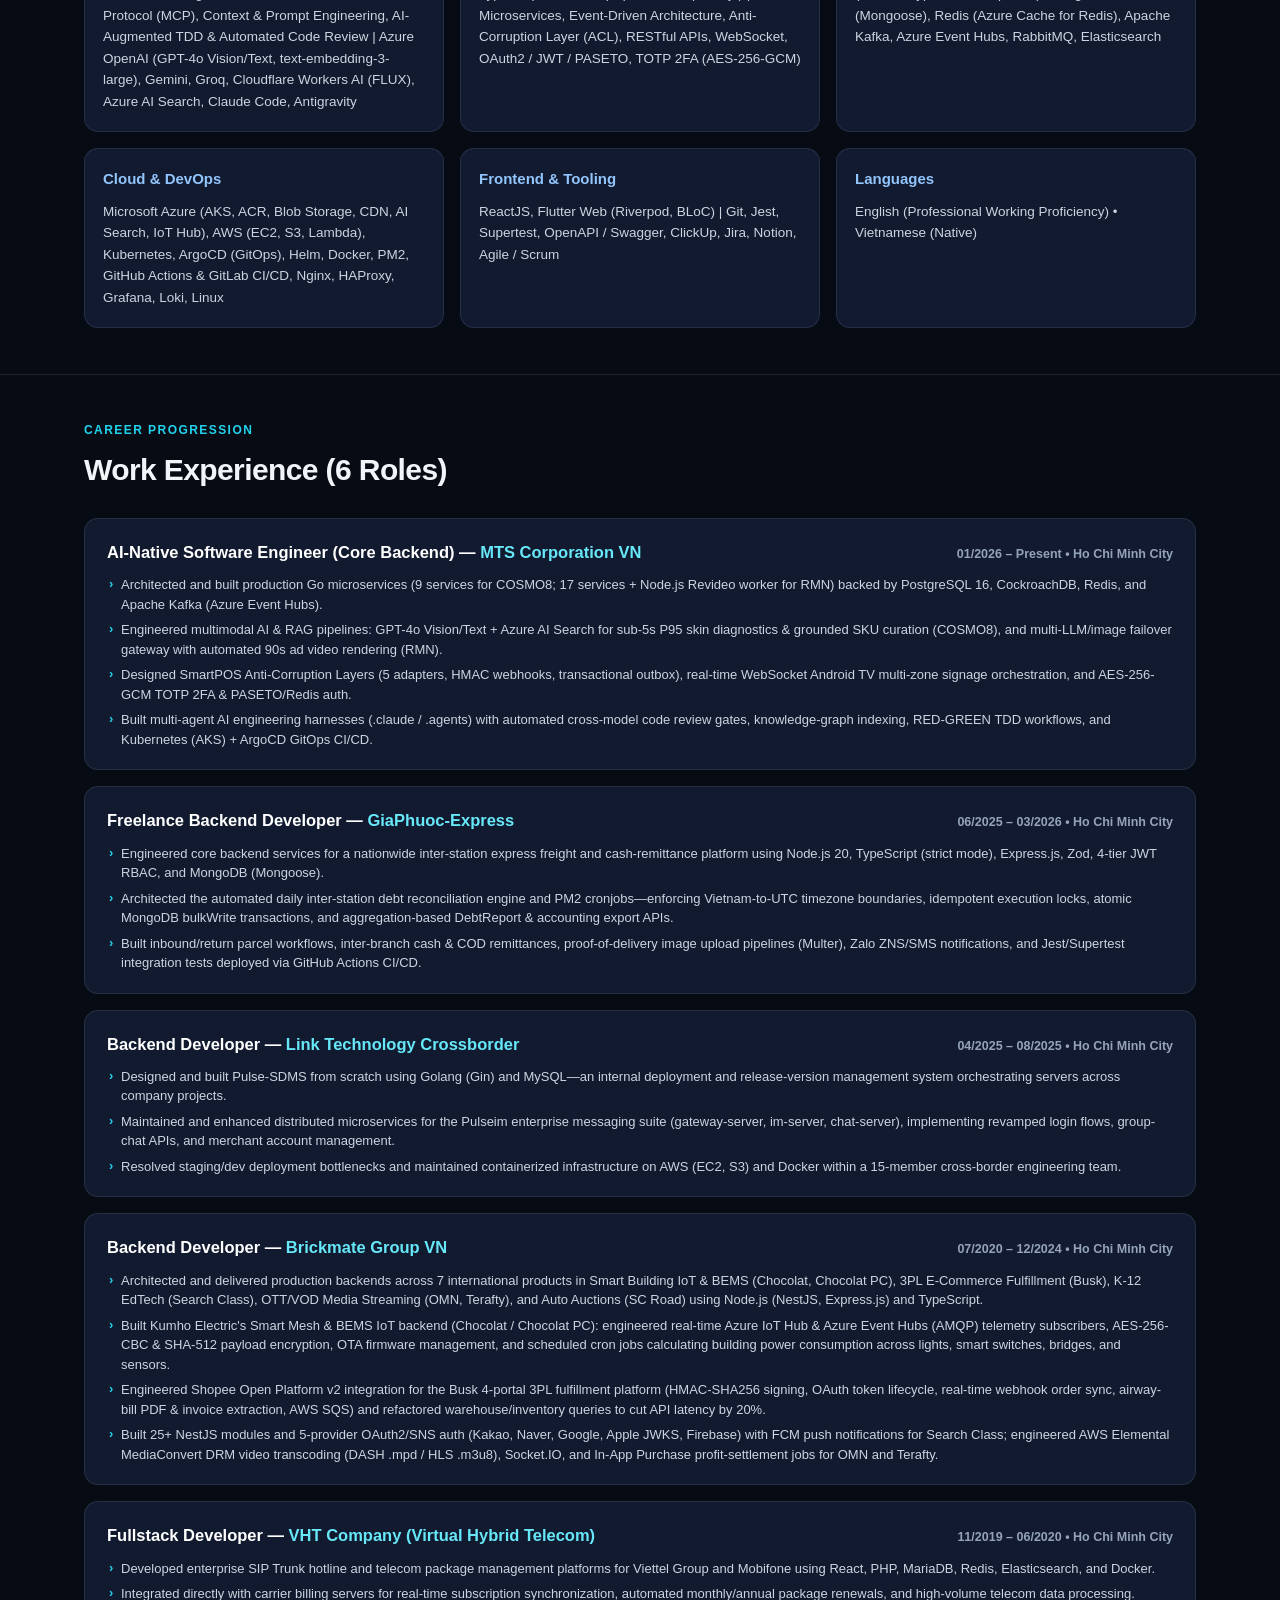
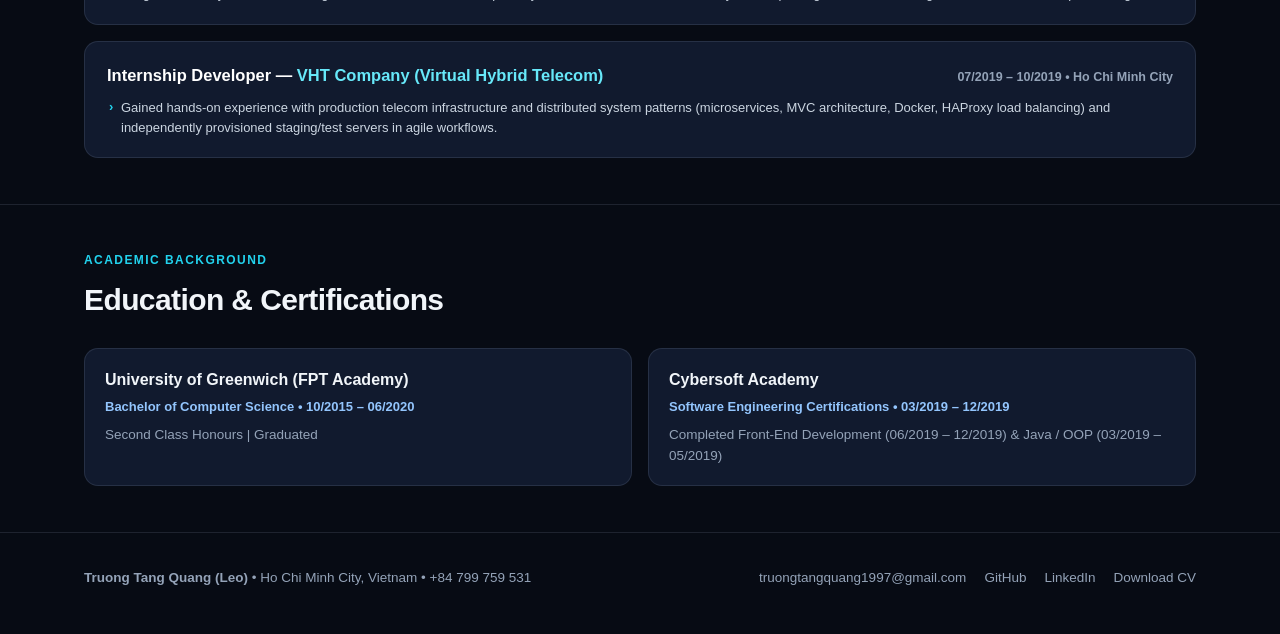
==== commit 5fe2924f: "style: replace navbar LQ badge with mini-avatar and center hero avatar" ====
--- a/index.html
+++ b/index.html
@@ -15,7 +15,7 @@
   <header class="navbar">
     <div class="container navbar-inner">
       <a href="#top" class="brand">
-        <span class="brand-mark">LQ</span>
+        <img src="./avatar.jpg" alt="Truong Tang Quang (Leo)" class="brand-avatar" />
         <span>Truong Tang Quang <span style="color: var(--text-muted); font-weight: 500;">(Leo)</span></span>
       </a>
 
--- a/styles.css
+++ b/styles.css
@@ -80,17 +80,16 @@
   letter-spacing: -0.01em;
 }
 
-.brand-mark {
-  width: 32px;
-  height: 32px;
-  border-radius: 9px;
-  background: linear-gradient(135deg, #2563eb, #06b6d4);
-  display: grid;
-  place-items: center;
-  font-weight: 800;
-  font-size: 13px;
-  color: #ffffff;
-  box-shadow: 0 4px 14px rgba(37, 99, 235, 0.35);
+.brand-avatar {
+  width: 34px;
+  height: 34px;
+  border-radius: 50%;
+  object-fit: cover;
+  object-position: center 35%;
+  border: 1.5px solid rgba(96, 165, 250, 0.55);
+  box-shadow: 0 2px 10px rgba(37, 99, 235, 0.3);
+  display: block;
+  flex-shrink: 0;
 }
 
 .nav-links {
@@ -161,9 +160,9 @@
 
 .hero-top {
   display: flex;
-  align-items: flex-start;
+  align-items: center;
   justify-content: space-between;
-  gap: 32px;
+  gap: 40px;
   margin-bottom: 24px;
 }
 
@@ -182,10 +181,10 @@
 
 .hero-avatar {
   display: block;
-  width: 152px;
-  height: 192px;
+  width: 164px;
+  height: 205px;
   object-fit: cover;
-  object-position: center top;
+  object-position: center center;
   border-radius: 15px;
 }
 
@@ -229,7 +228,7 @@
 }
 
 .hero-desc {
-  max-width: 820px;
+  max-width: 880px;
   font-size: 15.5px;
   color: var(--text-secondary);
   line-height: 1.7;
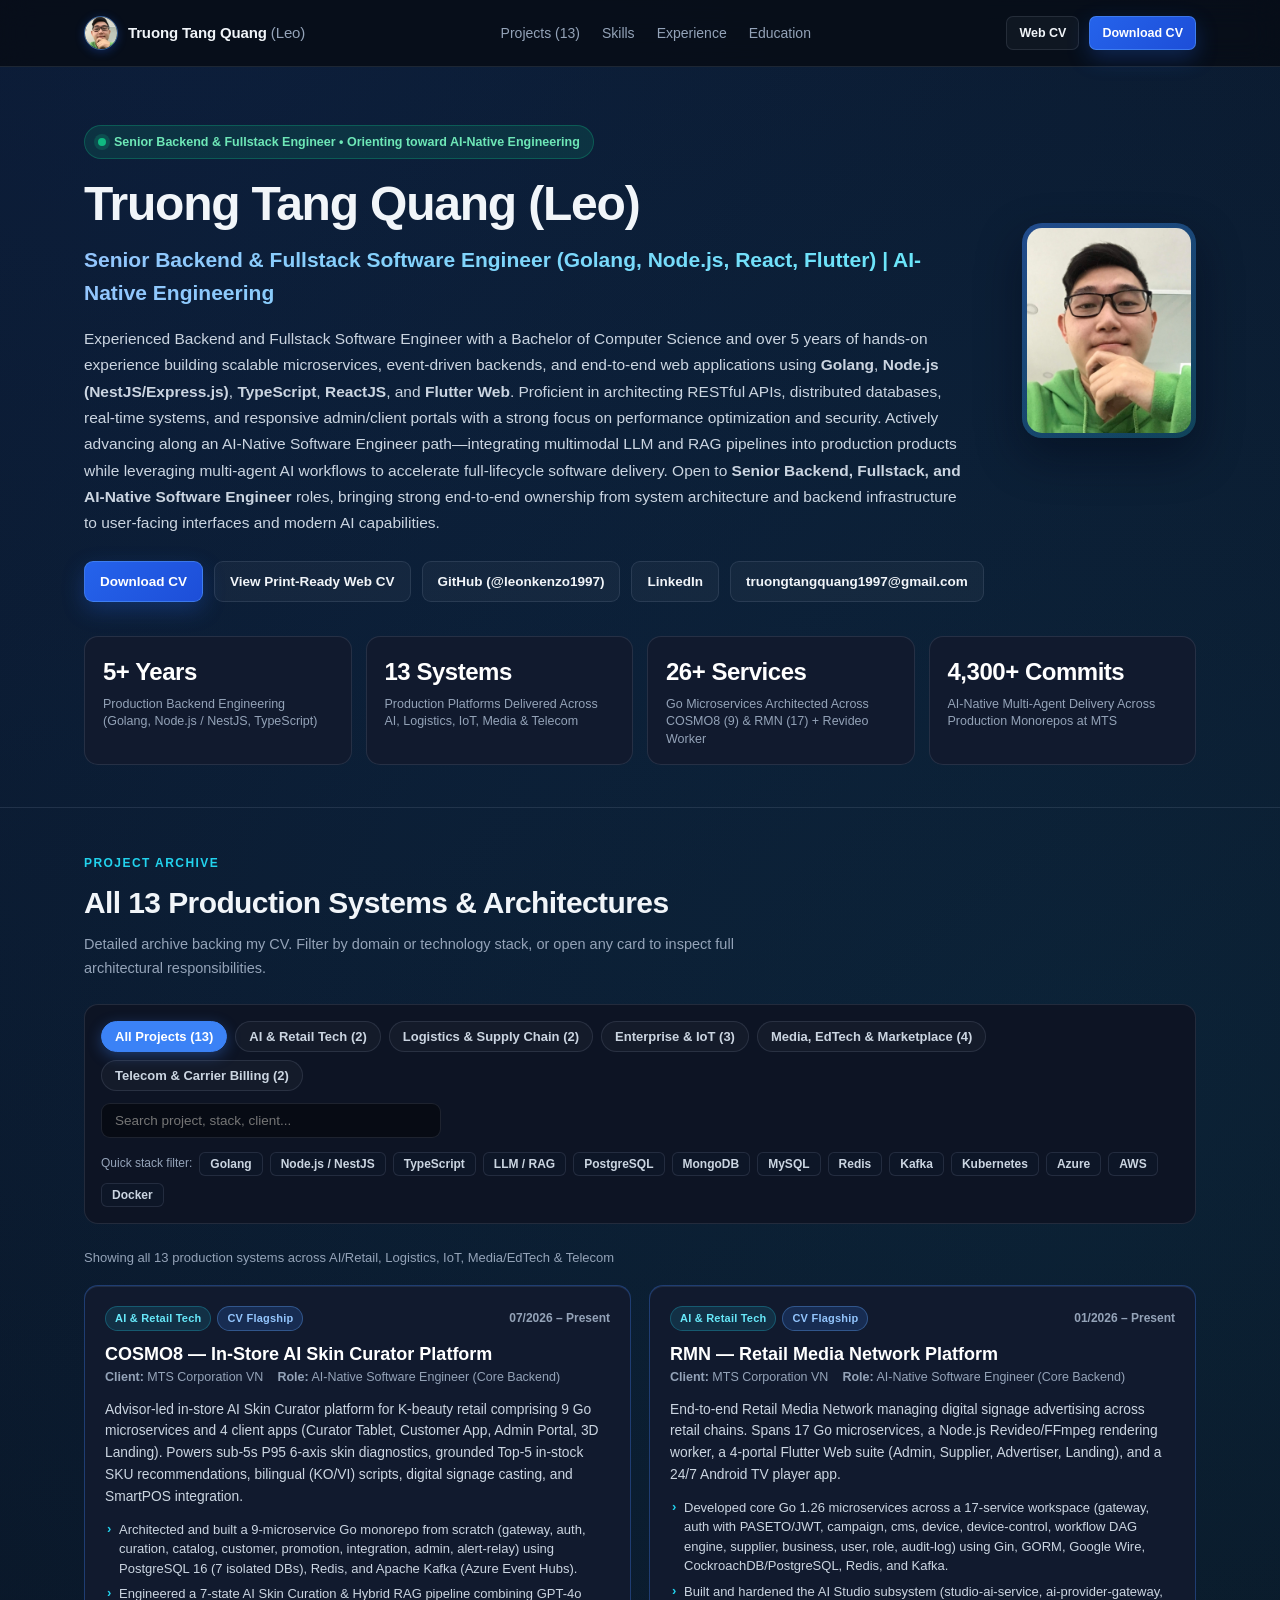
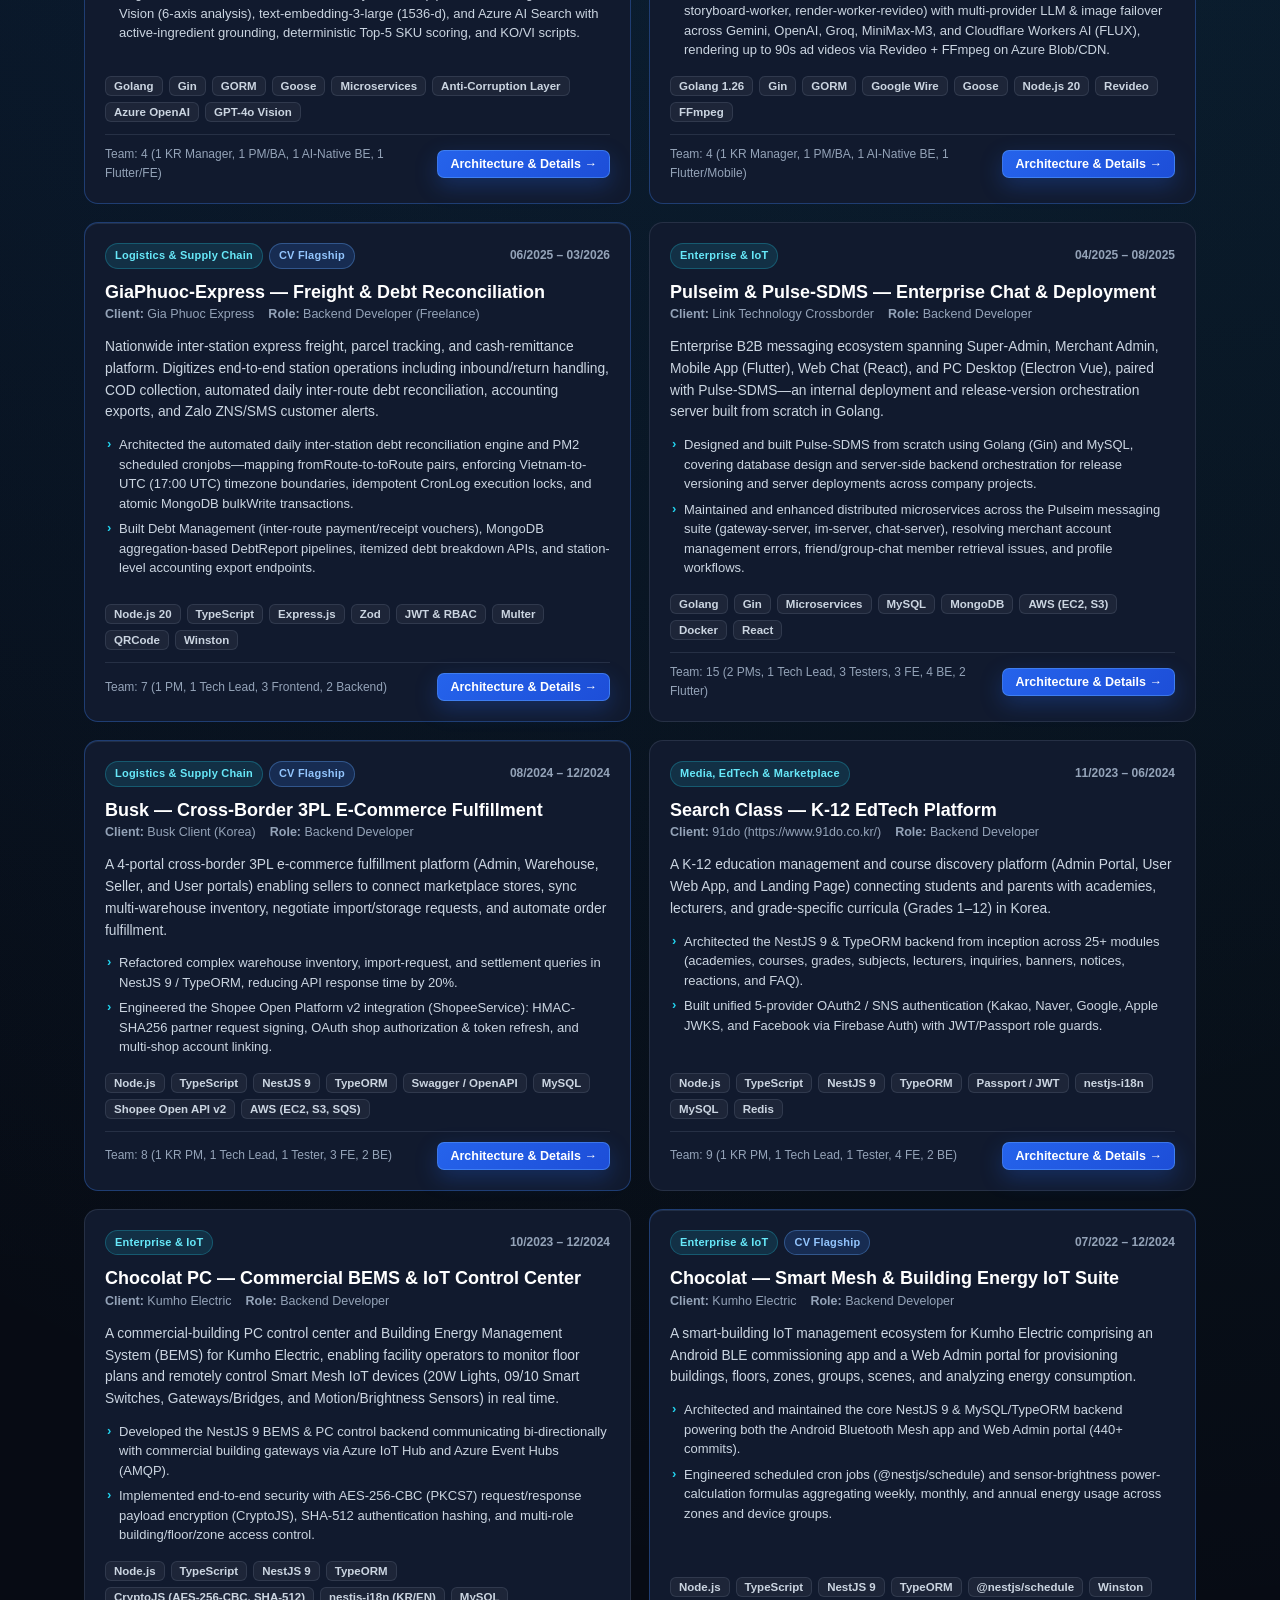
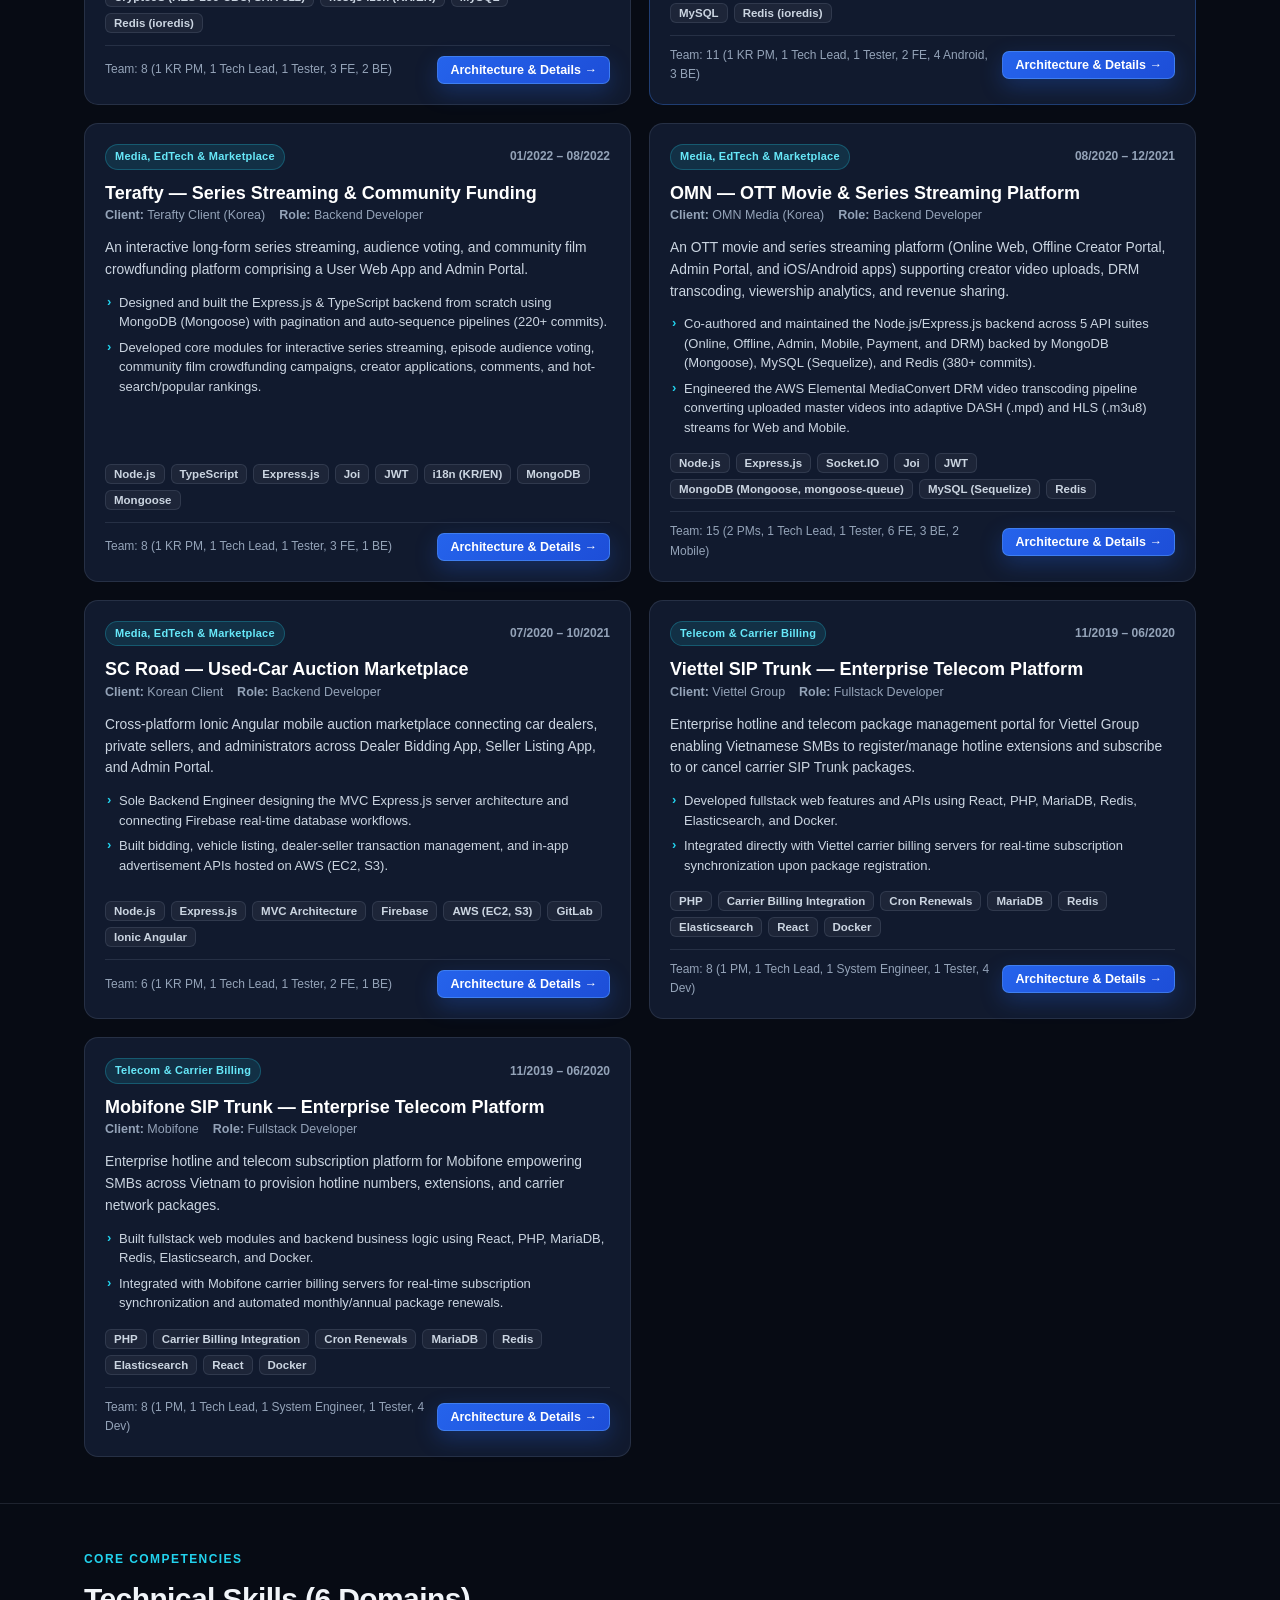
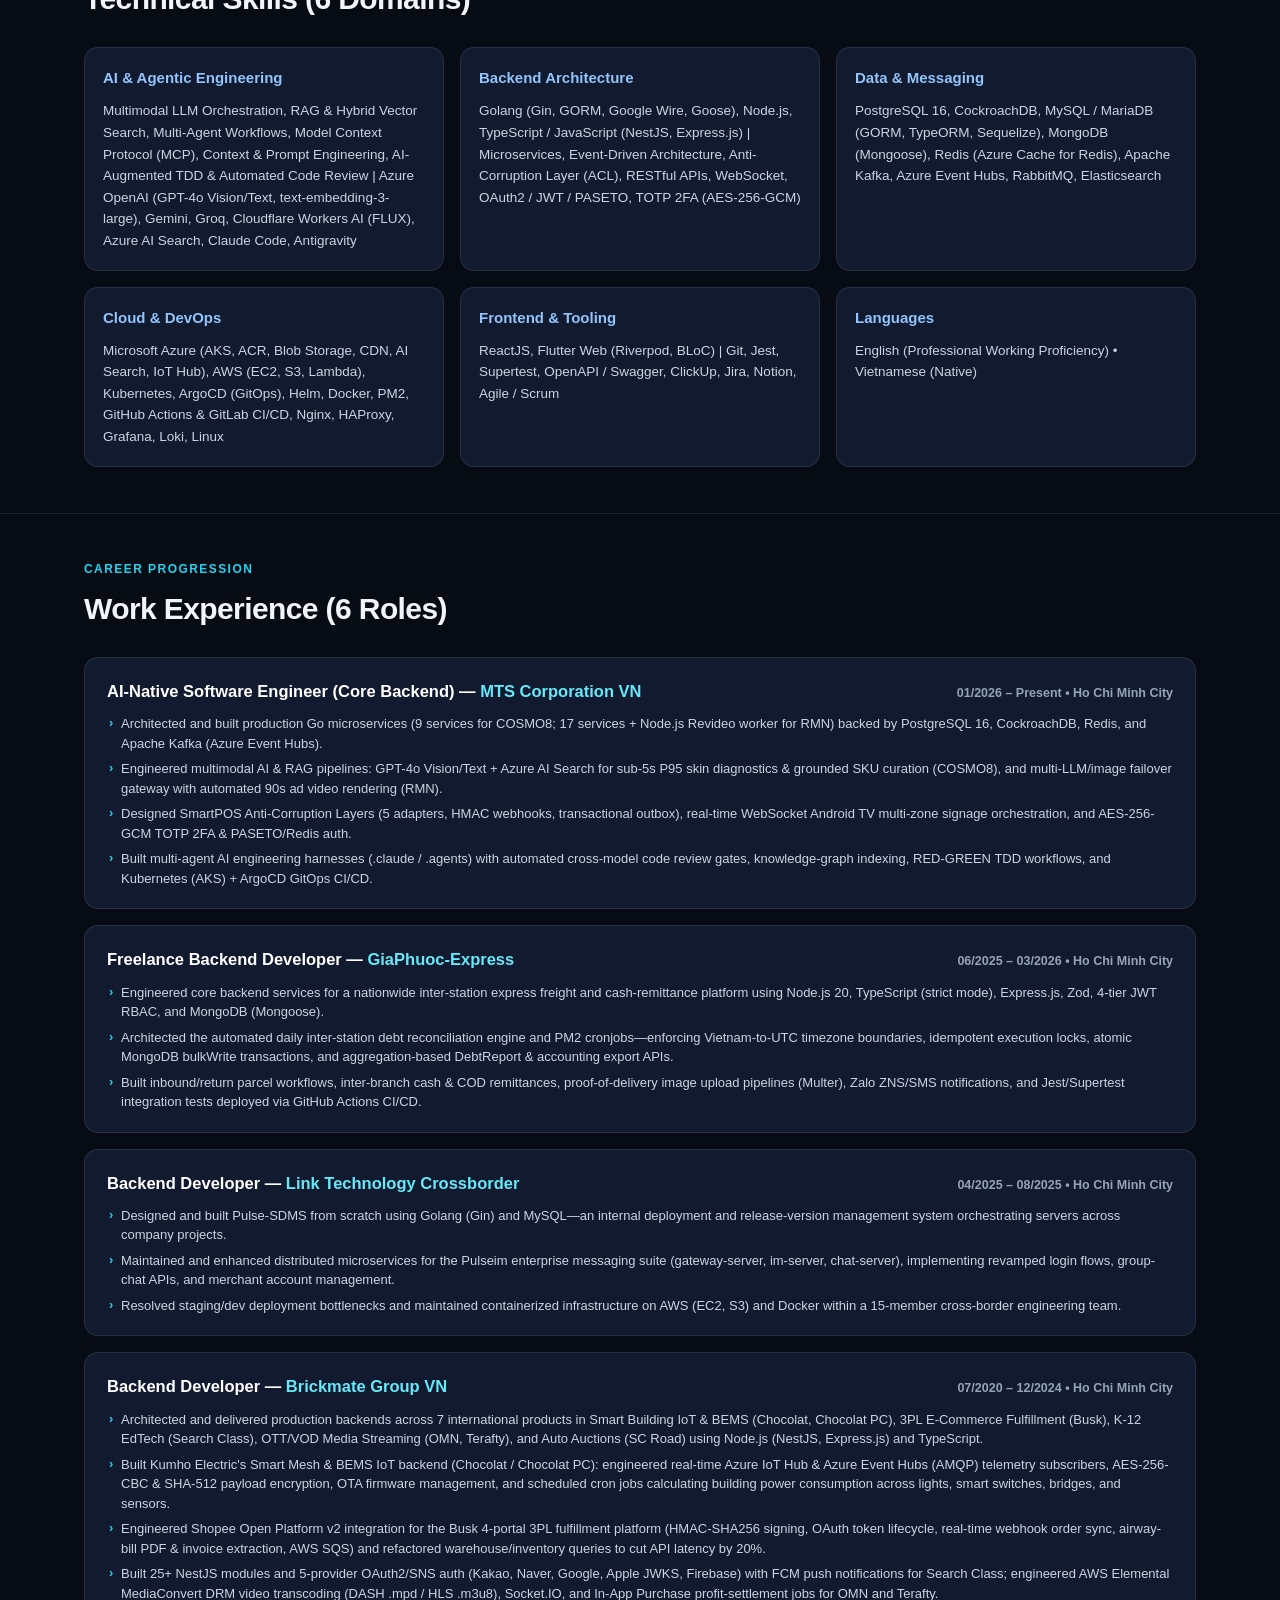
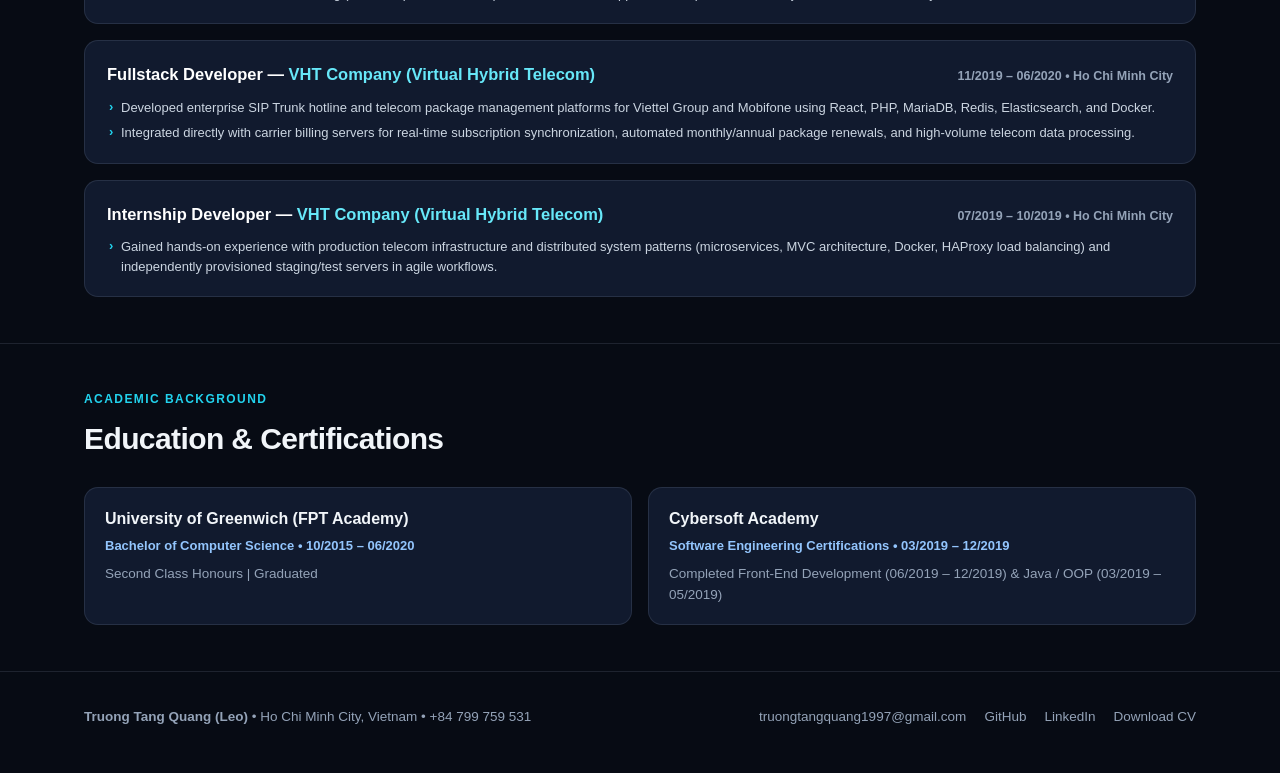
==== commit c5dcc7e0: "chore: update headline and profile for Senior Backend, Fullstack & AI-Native roles" ====
--- a/index.html
+++ b/index.html
@@ -3,10 +3,10 @@
 <head>
   <meta charset="UTF-8" />
   <meta name="viewport" content="width=device-width, initial-scale=1.0" />
-  <title>Truong Tang Quang (Leo) — Senior Backend &amp; AI-Native Software Engineer</title>
+  <title>Truong Tang Quang (Leo) — Senior Backend, Fullstack &amp; AI-Native Software Engineer</title>
   <meta
     name="description"
-    content="Portfolio and 13 production software architectures by Truong Tang Quang (Leo) — Senior Backend Software Engineer (Golang, Node.js/NestJS) orienting toward AI-Native Engineering."
+    content="Portfolio and 13 production software architectures by Truong Tang Quang (Leo) — Senior Backend & Fullstack Software Engineer (Golang, Node.js, React, Flutter) advancing toward AI-Native Engineering."
   />
   <link rel="stylesheet" href="./styles.css" />
 </head>
@@ -43,14 +43,14 @@
           <div class="hero-main">
             <div class="hero-badge">
               <span class="pulse-dot" aria-hidden="true"></span>
-              Senior Backend Engineer &bull; Orienting toward AI-Native Engineering
+              Senior Backend &amp; Fullstack Engineer &bull; Orienting toward AI-Native Engineering
             </div>
 
             <h1>Truong Tang Quang (Leo)</h1>
-            <p class="hero-subtitle">Senior Backend Software Engineer (Golang &amp; Node.js) | AI-Native Engineering</p>
+            <p class="hero-subtitle">Senior Backend &amp; Fullstack Software Engineer (Golang, Node.js, React, Flutter) | AI-Native Engineering</p>
 
             <p class="hero-desc">
-              Backend Software Engineer with a Bachelor of Computer Science and <strong>5+ years</strong> of hands-on experience building scalable distributed systems, event-driven microservices, and enterprise APIs in <strong>Golang</strong> and <strong>Node.js (NestJS / TypeScript)</strong>. Currently driving production AI-Native software delivery—integrating multimodal LLM &amp; RAG pipelines, Anti-Corruption Layers, and multi-agent engineering harnesses across high-availability retail and media platforms.
+              Experienced Backend and Fullstack Software Engineer with a Bachelor of Computer Science and over 5 years of hands-on experience building scalable microservices, event-driven backends, and end-to-end web applications using <strong>Golang</strong>, <strong>Node.js (NestJS/Express.js)</strong>, <strong>TypeScript</strong>, <strong>ReactJS</strong>, and <strong>Flutter Web</strong>. Proficient in architecting RESTful APIs, distributed databases, real-time systems, and responsive admin/client portals with a strong focus on performance optimization and security. Actively advancing along an AI-Native Software Engineer path—integrating multimodal LLM and RAG pipelines into production products while leveraging multi-agent AI workflows to accelerate full-lifecycle software delivery. Open to <strong>Senior Backend, Fullstack, and AI-Native Software Engineer</strong> roles, bringing strong end-to-end ownership from system architecture and backend infrastructure to user-facing interfaces and modern AI capabilities.
             </p>
           </div>
           <div class="hero-avatar-wrap">
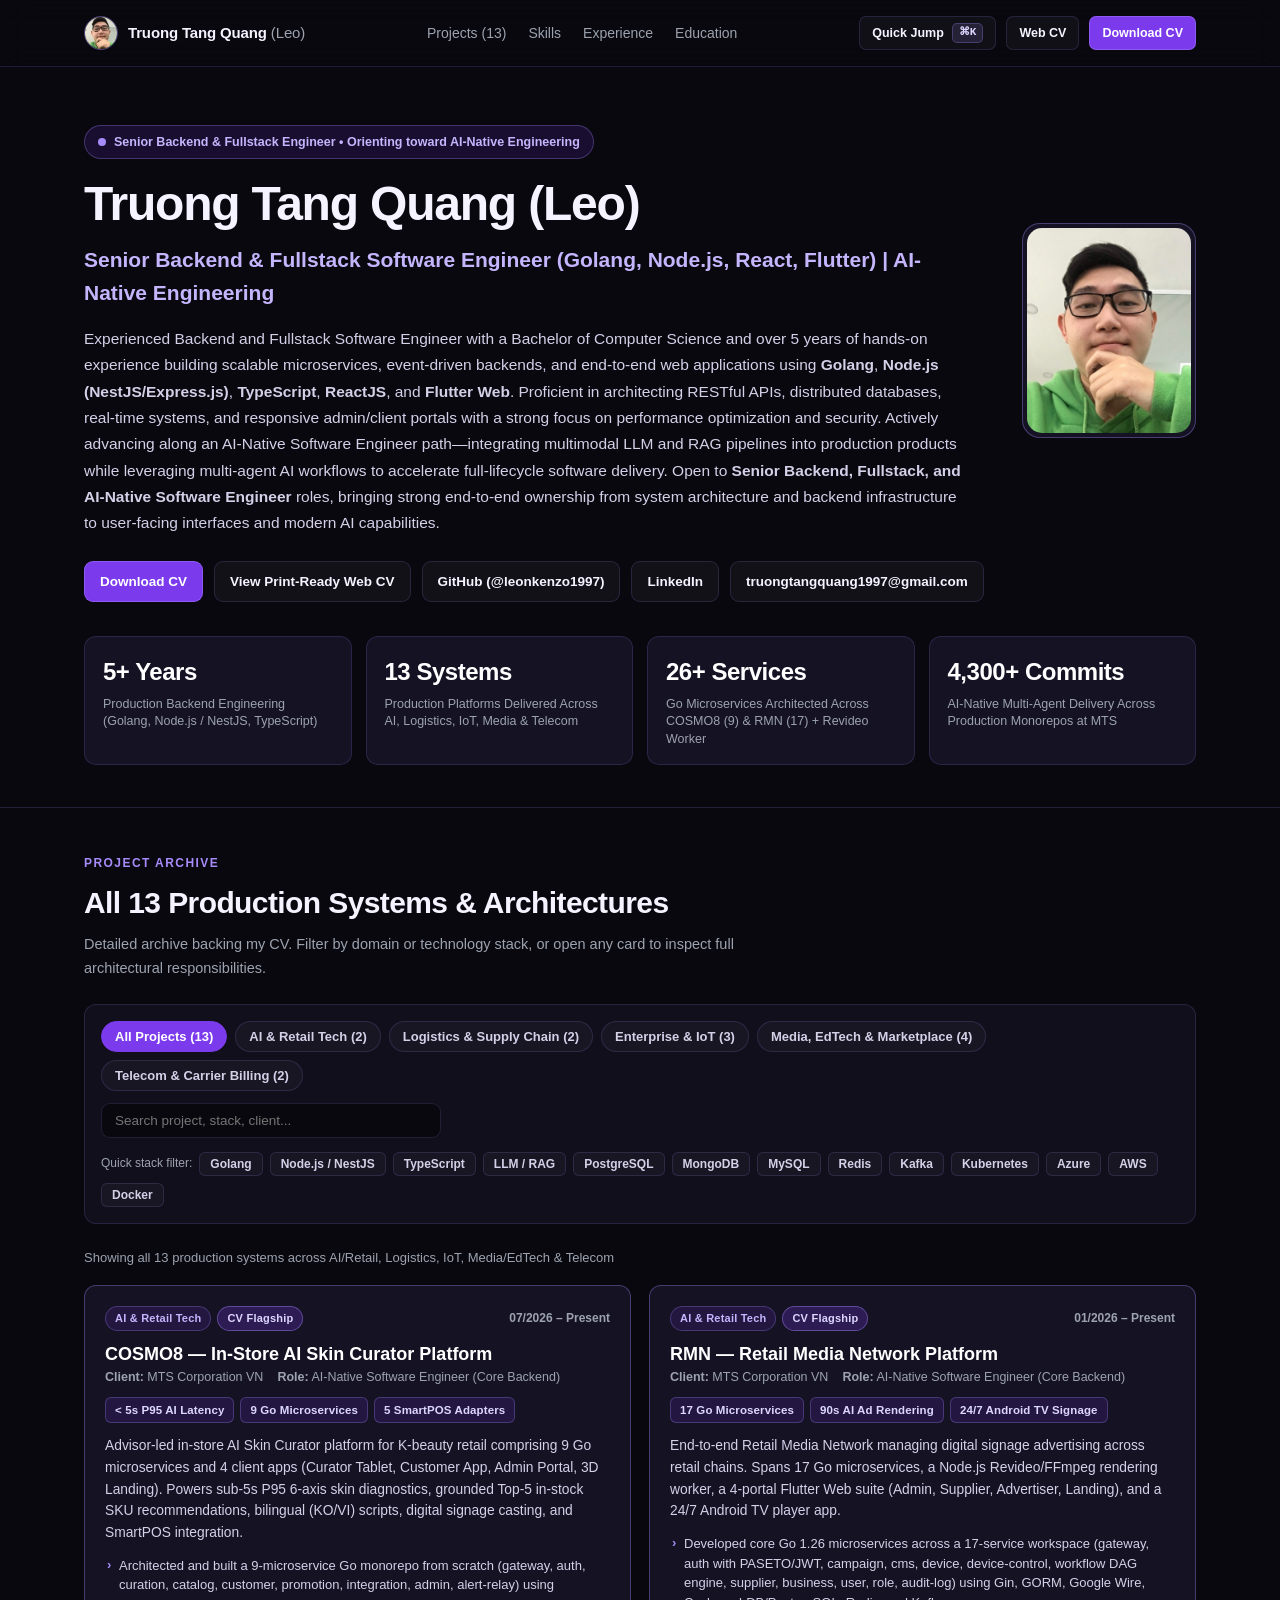
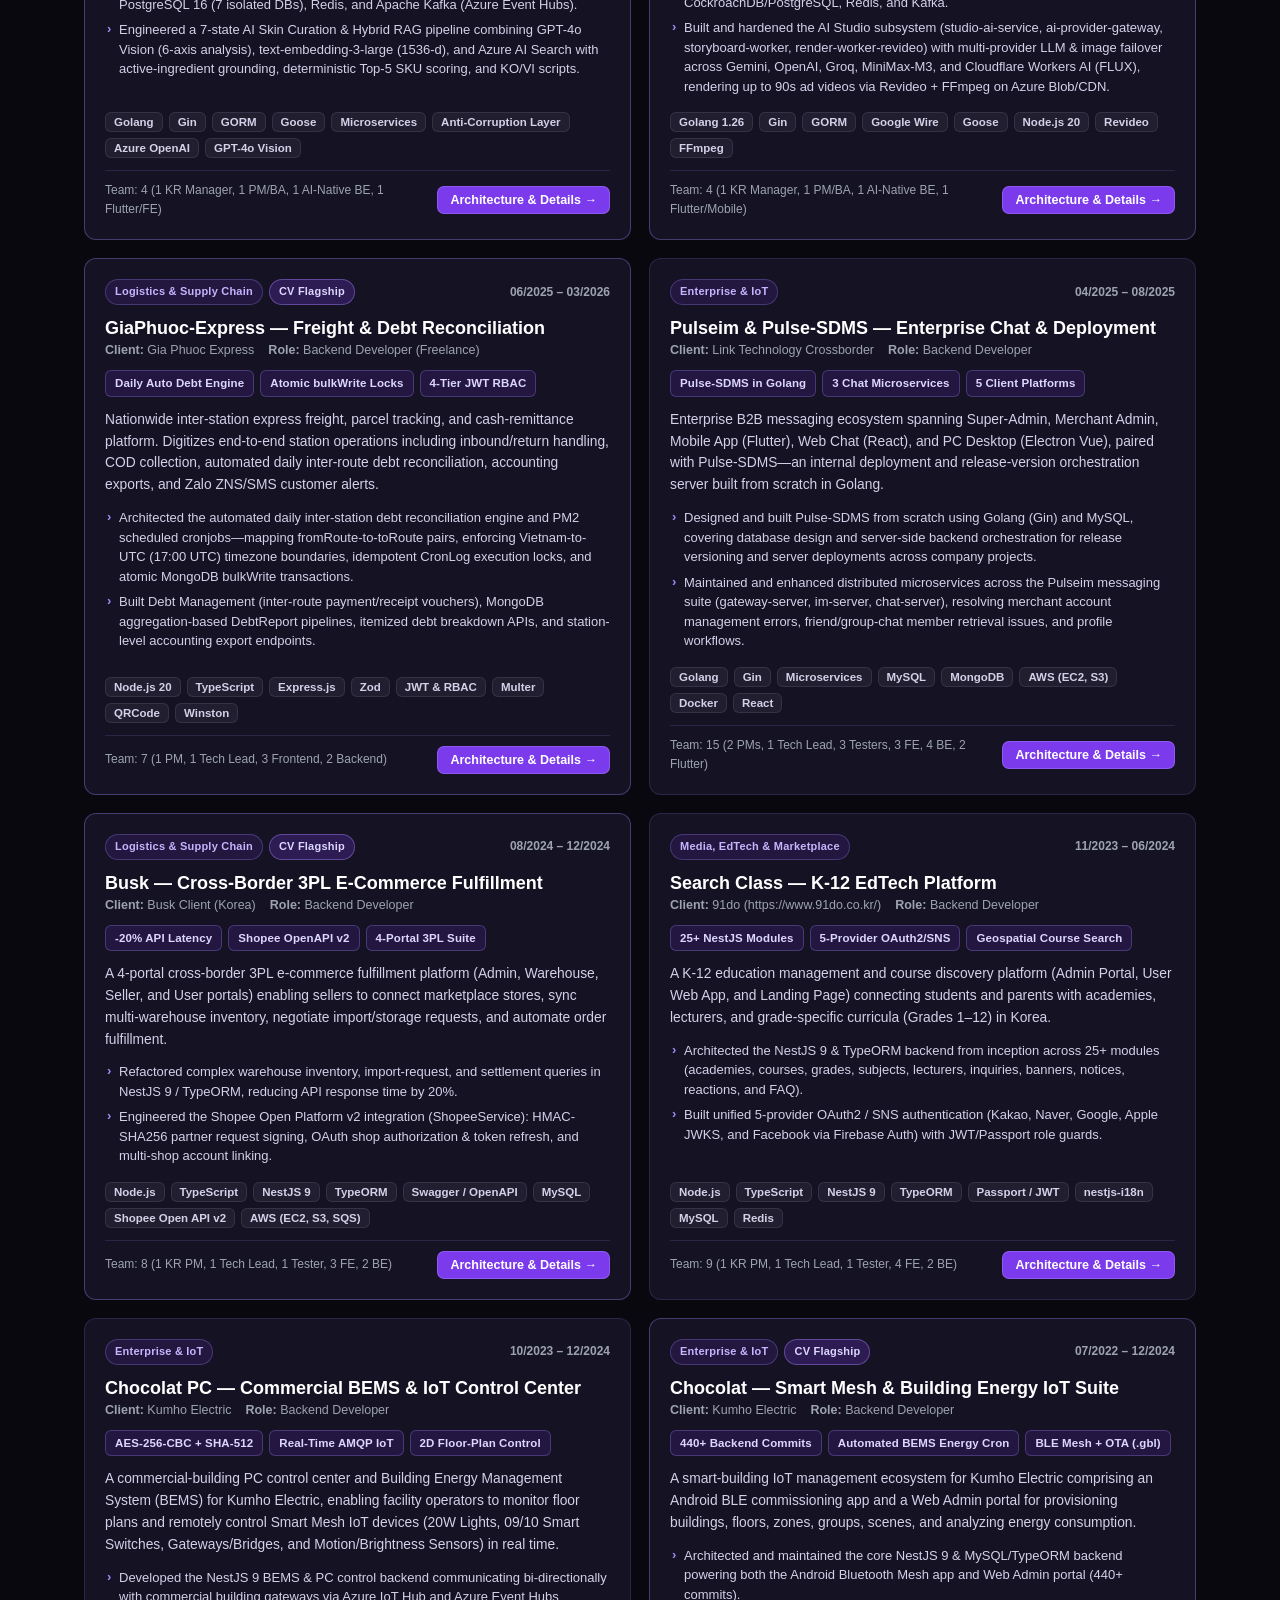
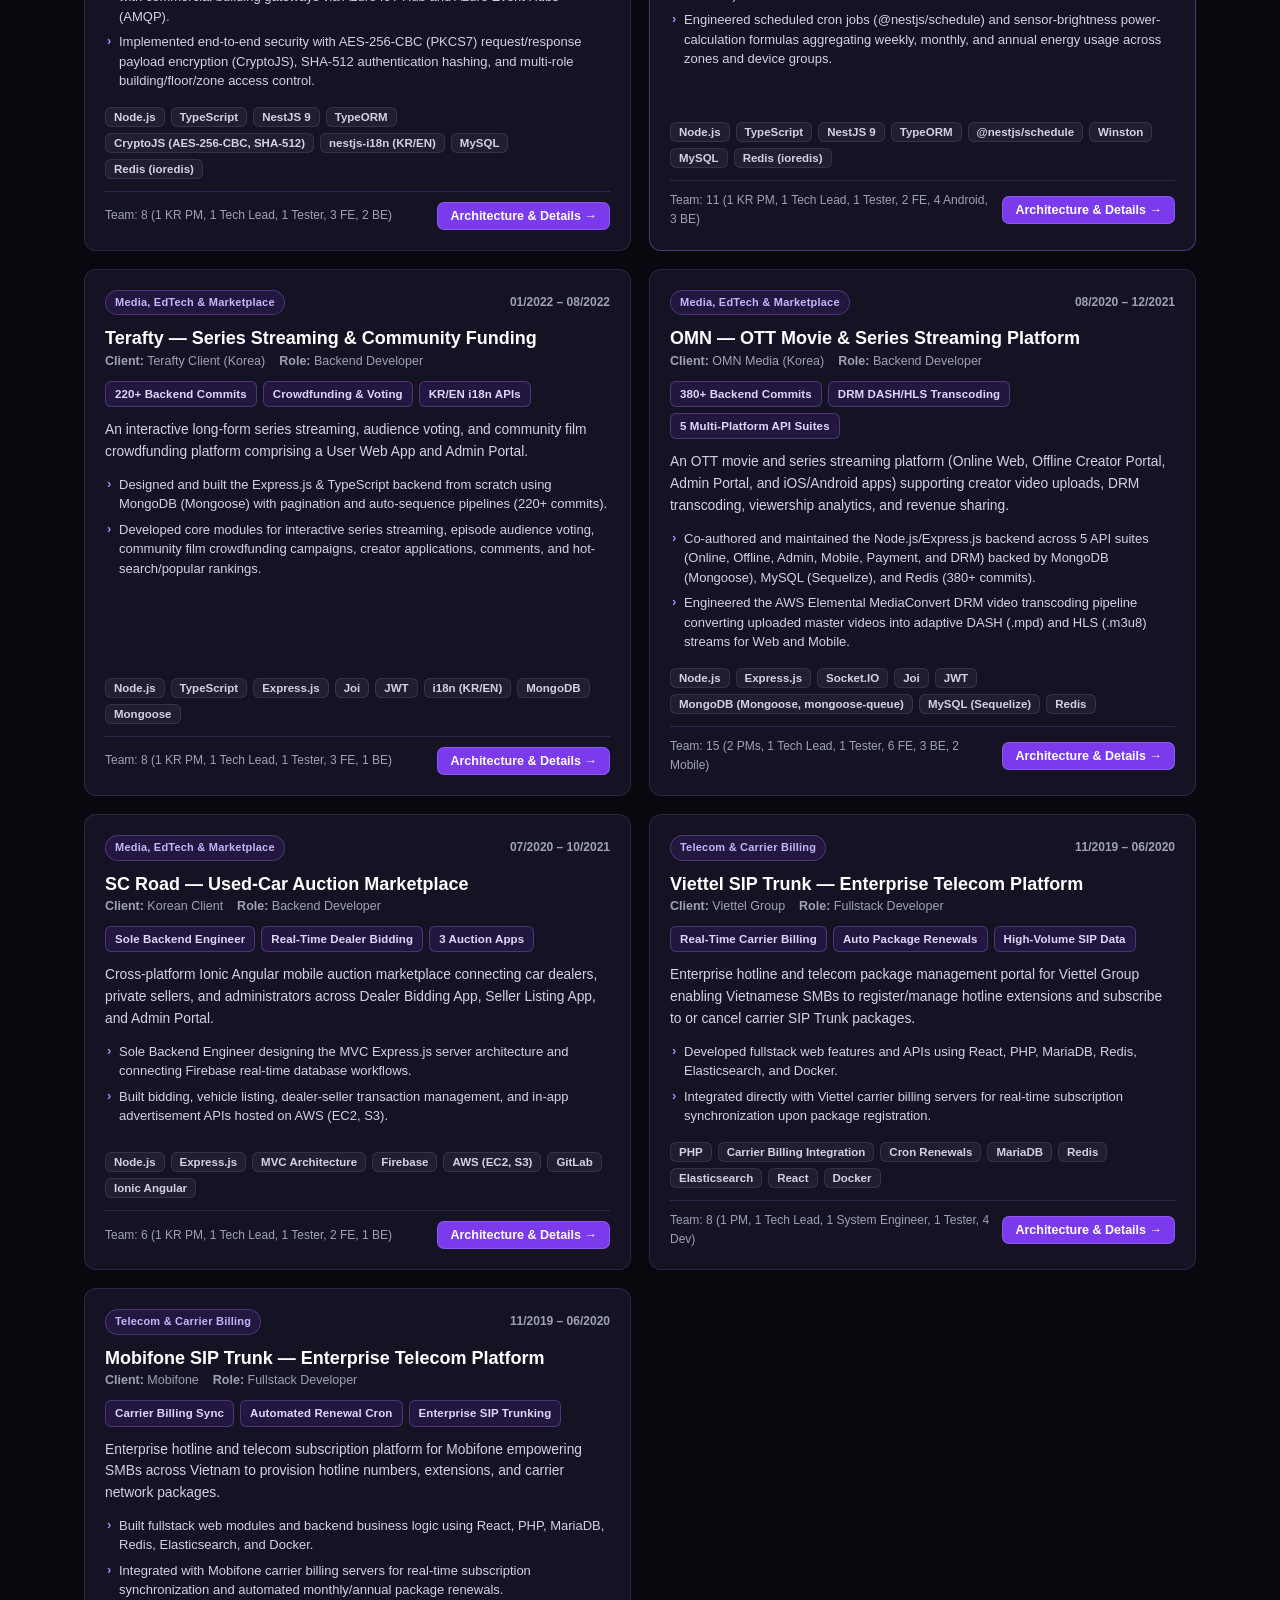
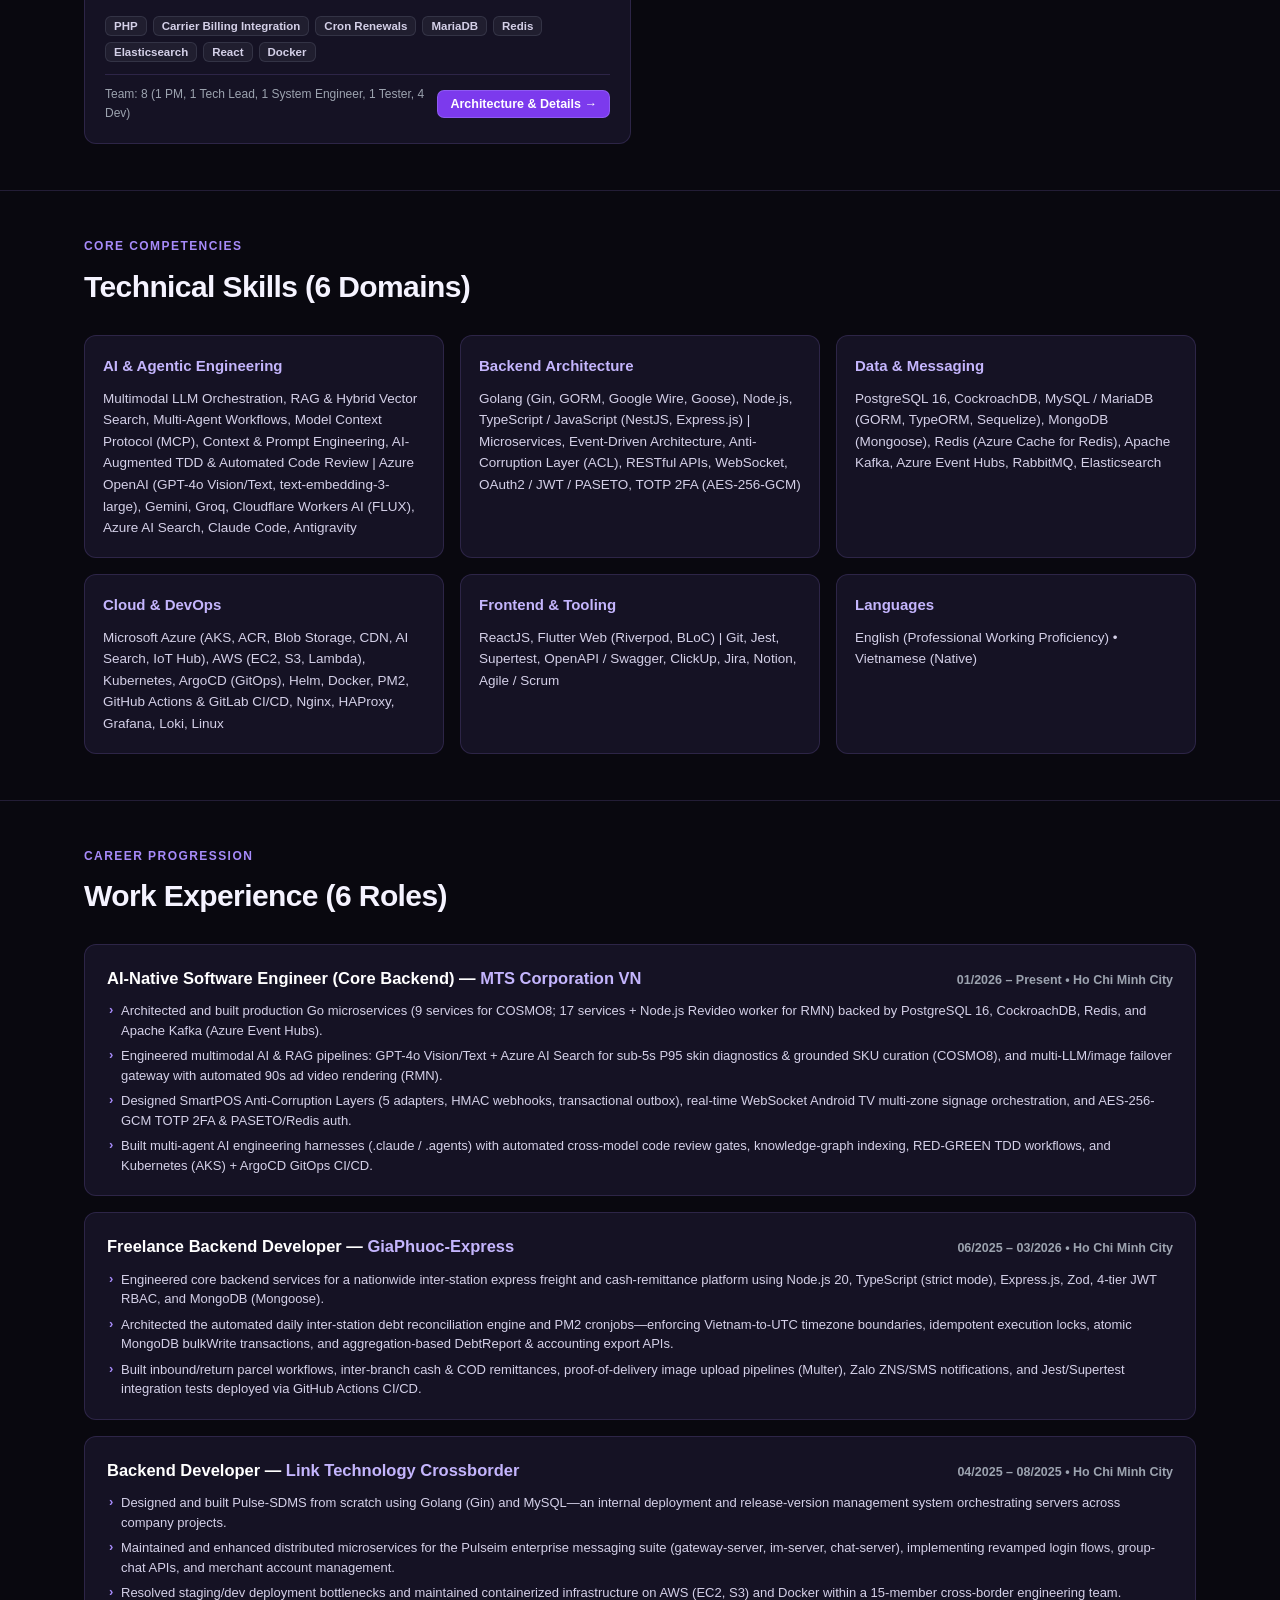
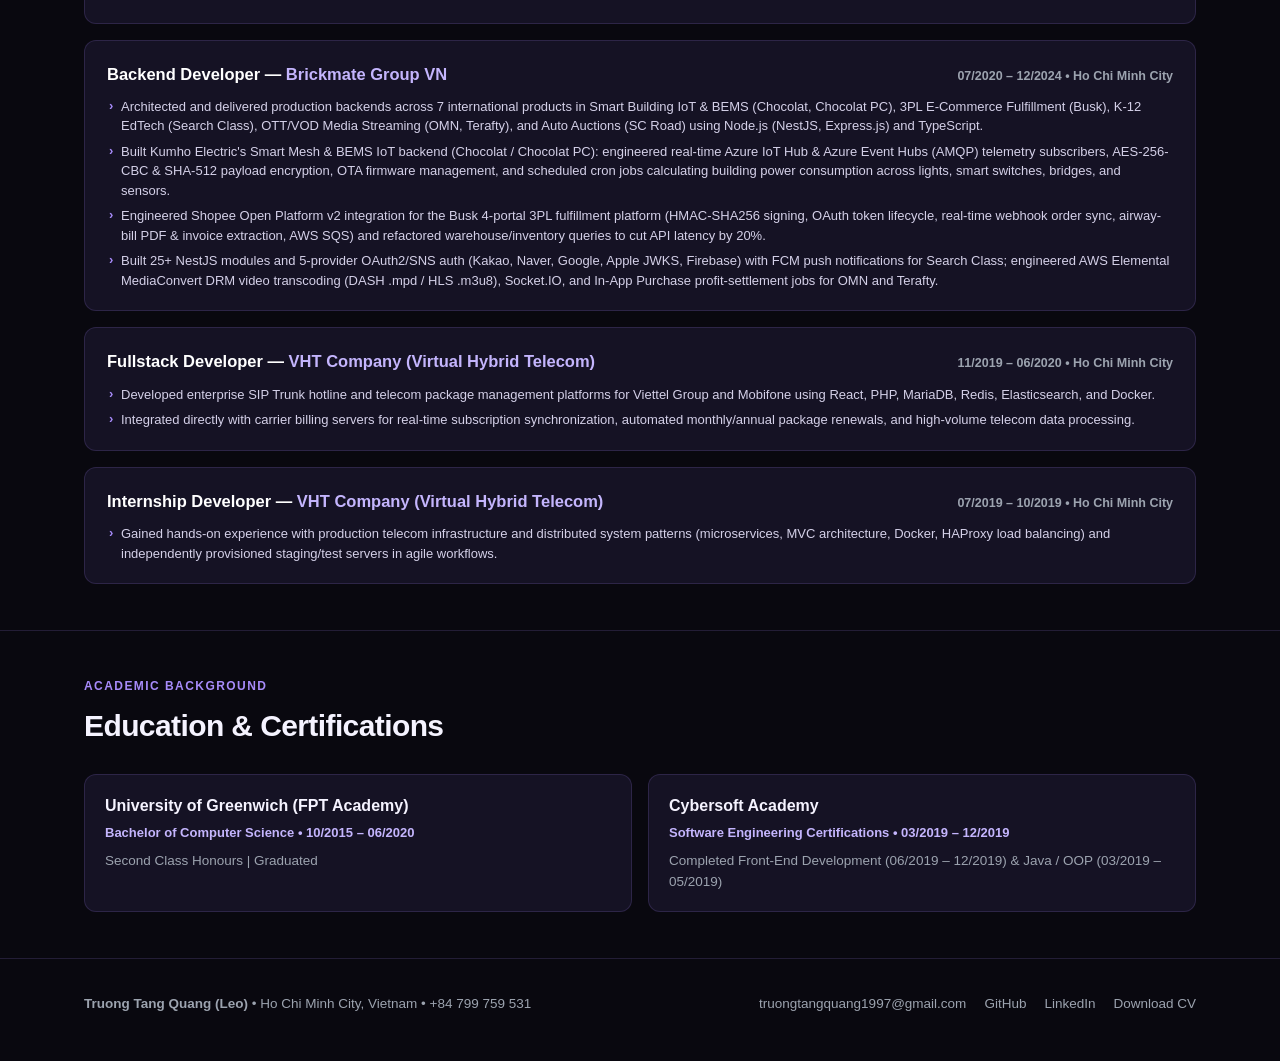
==== commit 7a366f1b: "feat: add Cmd+K command palette, one-click email copy, and project deep-links" ====
--- a/index.html
+++ b/index.html
@@ -8,6 +8,21 @@
     name="description"
     content="Portfolio and 13 production software architectures by Truong Tang Quang (Leo) — Senior Backend & Fullstack Software Engineer (Golang, Node.js, React, Flutter) advancing toward AI-Native Engineering."
   />
+  <meta property="og:type" content="website" />
+  <meta property="og:title" content="Truong Tang Quang (Leo) — Senior Backend, Fullstack &amp; AI-Native Software Engineer" />
+  <meta
+    property="og:description"
+    content="Portfolio and 13 production software architectures across Golang, Node.js/NestJS, React, Flutter, and AI-Native Engineering."
+  />
+  <meta property="og:url" content="https://leonkenzo1997.github.io/portfolio-leo/" />
+  <meta property="og:image" content="https://leonkenzo1997.github.io/portfolio-leo/avatar.jpg" />
+  <meta name="twitter:card" content="summary_large_image" />
+  <meta name="twitter:title" content="Truong Tang Quang (Leo) — Senior Backend, Fullstack &amp; AI-Native Software Engineer" />
+  <meta
+    name="twitter:description"
+    content="Portfolio and 13 production software architectures across Golang, Node.js/NestJS, React, Flutter, and AI-Native Engineering."
+  />
+  <meta name="twitter:image" content="https://leonkenzo1997.github.io/portfolio-leo/avatar.jpg" />
   <link rel="stylesheet" href="./styles.css" />
 </head>
 <body>
@@ -27,6 +42,10 @@
       </nav>
 
       <div class="nav-actions">
+        <button type="button" id="cmdTriggerBtn" class="btn btn-sm cmd-trigger" aria-label="Open quick command menu">
+          <span>Quick Jump</span>
+          <kbd class="kbd-hint">&#8984;K</kbd>
+        </button>
         <a href="./cv.html" class="btn btn-sm">Web CV</a>
         <a href="./Truong-Tang-Quang-CV.pdf" download="Truong-Tang-Quang-CV.pdf" class="btn btn-sm btn-primary">
           Download CV
@@ -71,7 +90,7 @@
           <a href="https://www.linkedin.com/in/quang-truong-tang-1ba617157/" target="_blank" rel="noopener" class="btn">
             LinkedIn
           </a>
-          <a href="mailto:truongtangquang1997@gmail.com" class="btn">
+          <a href="mailto:truongtangquang1997@gmail.com" class="btn" data-copy-email="truongtangquang1997@gmail.com" title="Click to copy email">
             truongtangquang1997@gmail.com
           </a>
         </div>
@@ -309,7 +328,7 @@
         <strong>Truong Tang Quang (Leo)</strong> &bull; Ho Chi Minh City, Vietnam &bull; +84 799 759 531
       </div>
       <div class="footer-links">
-        <a href="mailto:truongtangquang1997@gmail.com">truongtangquang1997@gmail.com</a>
+        <a href="mailto:truongtangquang1997@gmail.com" data-copy-email="truongtangquang1997@gmail.com" title="Click to copy email">truongtangquang1997@gmail.com</a>
         <a href="https://github.com/leonkenzo1997" target="_blank" rel="noopener">GitHub</a>
         <a href="https://www.linkedin.com/in/quang-truong-tang-1ba617157/" target="_blank" rel="noopener">LinkedIn</a>
         <a href="./Truong-Tang-Quang-CV.pdf" download="Truong-Tang-Quang-CV.pdf">Download CV</a>
@@ -322,6 +341,24 @@
     <div class="modal-dialog" id="modalBody"></div>
   </div>
 
+  <!-- COMMAND PALETTE MODAL (CMD+K) -->
+  <div id="cmdModal" class="modal-backdrop" role="dialog" aria-modal="true" aria-label="Quick command palette">
+    <div class="cmd-dialog">
+      <div class="cmd-input-wrap">
+        <input
+          type="search"
+          id="cmdInput"
+          class="cmd-input"
+          placeholder="Type a project, tech stack (Go, Kafka, RAG...), or action..."
+          autocomplete="off"
+          aria-label="Search commands and projects"
+        />
+        <kbd class="kbd-hint">ESC</kbd>
+      </div>
+      <div id="cmdList" class="cmd-list" role="listbox"></div>
+    </div>
+  </div>
+
   <script src="./projects.js"></script>
 </body>
 </html>
--- a/styles.css
+++ b/styles.css
@@ -1,22 +1,22 @@
 :root {
-  --bg: #070b14;
-  --bg-elevated: #0d1424;
-  --bg-card: #111a2e;
-  --bg-card-hover: #16213b;
-  --border: rgba(148, 163, 184, 0.16);
-  --border-strong: rgba(96, 165, 250, 0.35);
-  --text: #f1f5f9;
-  --text-secondary: #cbd5e1;
-  --text-muted: #94a3b8;
-  --primary: #3b82f6;
-  --primary-soft: rgba(59, 130, 246, 0.14);
-  --cyan: #22d3ee;
-  --emerald: #10b981;
-  --emerald-soft: rgba(16, 185, 129, 0.14);
+  --bg: #09080f;
+  --bg-elevated: #110f1c;
+  --bg-card: #151224;
+  --bg-card-hover: #1b172f;
+  --border: rgba(167, 139, 250, 0.16);
+  --border-strong: rgba(167, 139, 250, 0.36);
+  --text: #f5f3ff;
+  --text-secondary: #d4d0e8;
+  --text-muted: #9ca3af;
+  --primary: #7c3aed;
+  --primary-soft: rgba(124, 58, 237, 0.15);
+  --cyan: #a78bfa;
+  --emerald: #a78bfa;
+  --emerald-soft: rgba(124, 58, 237, 0.14);
   --amber: #f59e0b;
-  --radius: 14px;
+  --radius: 12px;
   --radius-sm: 8px;
-  --shadow: 0 18px 45px rgba(2, 6, 23, 0.45);
+  --shadow: 0 12px 32px rgba(5, 4, 10, 0.5);
   --max-w: 1160px;
 }
 
@@ -32,10 +32,7 @@
 
 body {
   font-family: -apple-system, BlinkMacSystemFont, "Inter", "Segoe UI", Roboto, Helvetica, Arial, sans-serif;
-  background:
-    radial-gradient(circle at 15% 0%, rgba(37, 99, 235, 0.15), transparent 40%),
-    radial-gradient(circle at 85% 15%, rgba(34, 211, 238, 0.09), transparent 35%),
-    var(--bg);
+  background: var(--bg);
   color: var(--text);
   line-height: 1.6;
   -webkit-font-smoothing: antialiased;
@@ -59,7 +56,7 @@
   z-index: 40;
   backdrop-filter: blur(14px);
   -webkit-backdrop-filter: blur(14px);
-  background: rgba(7, 11, 20, 0.82);
+  background: rgba(9, 8, 15, 0.88);
   border-bottom: 1px solid var(--border);
 }
 
@@ -86,8 +83,7 @@
   border-radius: 50%;
   object-fit: cover;
   object-position: center 35%;
-  border: 1.5px solid rgba(96, 165, 250, 0.55);
-  box-shadow: 0 2px 10px rgba(37, 99, 235, 0.3);
+  border: 1.5px solid rgba(167, 139, 250, 0.45);
   display: block;
   flex-shrink: 0;
 }
@@ -136,15 +132,14 @@
 }
 
 .btn-primary {
-  background: linear-gradient(135deg, #2563eb, #1d4ed8);
-  border-color: rgba(96, 165, 250, 0.45);
+  background: var(--primary);
+  border-color: rgba(167, 139, 250, 0.4);
   color: #ffffff;
-  box-shadow: 0 8px 22px rgba(37, 99, 235, 0.28);
 }
 
 .btn-primary:hover {
-  background: linear-gradient(135deg, #3b82f6, #2563eb);
-  border-color: rgba(147, 197, 253, 0.6);
+  background: #6d28d9;
+  border-color: rgba(196, 181, 253, 0.6);
 }
 
 .btn-sm {
@@ -173,10 +168,10 @@
 
 .hero-avatar-wrap {
   flex-shrink: 0;
-  padding: 5px;
-  border-radius: 20px;
-  background: linear-gradient(145deg, rgba(59, 130, 246, 0.45), rgba(34, 211, 238, 0.2));
-  box-shadow: var(--shadow);
+  padding: 4px;
+  border-radius: 18px;
+  background: var(--bg-card);
+  border: 1px solid var(--border-strong);
 }
 
 .hero-avatar {
@@ -194,9 +189,9 @@
   gap: 8px;
   padding: 6px 13px;
   border-radius: 999px;
-  background: var(--emerald-soft);
-  border: 1px solid rgba(16, 185, 129, 0.3);
-  color: #6ee7b7;
+  background: var(--primary-soft);
+  border: 1px solid rgba(167, 139, 250, 0.3);
+  color: #c4b5fd;
   font-size: 12.5px;
   font-weight: 600;
   margin-bottom: 18px;
@@ -206,8 +201,7 @@
   width: 8px;
   height: 8px;
   border-radius: 50%;
-  background: var(--emerald);
-  box-shadow: 0 0 0 4px rgba(16, 185, 129, 0.2);
+  background: #a78bfa;
 }
 
 .hero h1 {
@@ -221,9 +215,7 @@
 .hero-subtitle {
   font-size: clamp(17px, 2.3vw, 21px);
   font-weight: 600;
-  background: linear-gradient(90deg, #93c5fd, #67e8f9);
-  -webkit-background-clip: text;
-  -webkit-text-fill-color: transparent;
+  color: #c4b5fd;
   margin-bottom: 16px;
 }
 
@@ -354,7 +346,6 @@
   background: var(--primary);
   border-color: var(--primary);
   color: #ffffff;
-  box-shadow: 0 4px 14px rgba(59, 130, 246, 0.35);
 }
 
 .search-wrap {
@@ -414,7 +405,7 @@
   padding: 4px 10px;
   border-radius: 6px;
   border: 1px solid var(--border);
-  background: rgba(15, 23, 42, 0.7);
+  background: rgba(255, 255, 255, 0.03);
   color: var(--text-secondary);
   cursor: pointer;
   transition: all 0.15s ease;
@@ -424,7 +415,7 @@
 .tech-filter-btn.active {
   background: var(--primary-soft);
   border-color: var(--border-strong);
-  color: #93c5fd;
+  color: #c4b5fd;
 }
 
 .results-meta {
@@ -458,8 +449,7 @@
 }
 
 .project-card.flagship {
-  border-color: rgba(59, 130, 246, 0.34);
-  box-shadow: inset 0 1px 0 rgba(147, 197, 253, 0.12);
+  border-color: rgba(167, 139, 250, 0.35);
 }
 
 .card-top {
@@ -486,15 +476,15 @@
 }
 
 .badge-cat {
-  background: rgba(34, 211, 238, 0.12);
-  color: #67e8f9;
-  border: 1px solid rgba(34, 211, 238, 0.25);
+  background: rgba(124, 58, 237, 0.14);
+  color: #c4b5fd;
+  border: 1px solid rgba(167, 139, 250, 0.28);
 }
 
 .badge-flagship {
-  background: rgba(59, 130, 246, 0.18);
-  color: #93c5fd;
-  border: 1px solid rgba(96, 165, 250, 0.35);
+  background: rgba(124, 58, 237, 0.24);
+  color: #ddd6fe;
+  border: 1px solid rgba(167, 139, 250, 0.42);
 }
 
 .period {
@@ -516,6 +506,24 @@
   display: flex;
   flex-wrap: wrap;
   gap: 6px 14px;
+}
+
+.impact-metrics {
+  display: flex;
+  flex-wrap: wrap;
+  gap: 6px;
+  margin-top: 10px;
+}
+
+.impact-chip {
+  font-size: 11.5px;
+  font-weight: 700;
+  padding: 3px 9px;
+  border-radius: 6px;
+  background: var(--primary-soft);
+  border: 1px solid rgba(167, 139, 250, 0.28);
+  color: #ddd6fe;
+  letter-spacing: 0.01em;
 }
 
 .project-summary {
@@ -570,7 +578,7 @@
 
 .tag:hover {
   border-color: var(--border-strong);
-  color: #93c5fd;
+  color: #c4b5fd;
 }
 
 .card-footer {
@@ -604,7 +612,7 @@
 .skill-box h3 {
   font-size: 15px;
   font-weight: 700;
-  color: #93c5fd;
+  color: #c4b5fd;
   margin-bottom: 10px;
 }
 
@@ -644,7 +652,7 @@
 }
 
 .exp-company {
-  color: #67e8f9;
+  color: #c4b5fd;
   font-weight: 600;
 }
 
@@ -676,7 +684,7 @@
 
 .edu-card .edu-meta {
   font-size: 13px;
-  color: #93c5fd;
+  color: #c4b5fd;
   font-weight: 600;
   margin-bottom: 6px;
 }
@@ -731,7 +739,7 @@
 
 .modal-dialog {
   width: 100%;
-  max-width: 780px;
+  max-width: 840px;
   max-height: 88vh;
   overflow-y: auto;
   background: var(--bg-elevated);
@@ -779,6 +787,178 @@
   margin-bottom: 8px;
 }
 
+.arch-flow {
+  display: flex;
+  align-items: stretch;
+  gap: 8px;
+  overflow-x: auto;
+  padding-bottom: 4px;
+}
+
+.arch-node {
+  flex: 1 1 0;
+  min-width: 128px;
+  background: var(--bg-card);
+  border: 1px solid var(--border-strong);
+  border-radius: 10px;
+  padding: 10px 11px;
+  display: flex;
+  flex-direction: column;
+  gap: 4px;
+}
+
+.arch-step-num {
+  font-size: 10.5px;
+  font-weight: 800;
+  color: var(--cyan);
+  letter-spacing: 0.06em;
+}
+
+.arch-node-title {
+  font-size: 12.5px;
+  font-weight: 700;
+  color: #ffffff;
+  line-height: 1.3;
+}
+
+.arch-node-sub {
+  font-size: 11px;
+  color: var(--text-muted);
+  line-height: 1.35;
+}
+
+.arch-arrow {
+  display: flex;
+  align-items: center;
+  justify-content: center;
+  color: var(--cyan);
+  font-size: 15px;
+  font-weight: 700;
+  flex-shrink: 0;
+}
+
+.cmd-trigger {
+  gap: 8px;
+}
+
+.kbd-hint {
+  display: inline-flex;
+  align-items: center;
+  font-family: ui-monospace, SFMono-Regular, Menlo, Monaco, Consolas, monospace;
+  font-size: 11px;
+  font-weight: 700;
+  padding: 2px 6px;
+  border-radius: 5px;
+  background: rgba(167, 139, 250, 0.14);
+  border: 1px solid rgba(167, 139, 250, 0.28);
+  color: #ddd6fe;
+  line-height: 1.2;
+}
+
+.btn.copied {
+  background: var(--primary-soft);
+  border-color: var(--border-strong);
+  color: #ddd6fe;
+}
+
+.modal-actions {
+  display: flex;
+  align-items: center;
+  gap: 8px;
+  flex-shrink: 0;
+}
+
+.cmd-dialog {
+  width: 100%;
+  max-width: 640px;
+  background: var(--bg-elevated);
+  border: 1px solid var(--border-strong);
+  border-radius: 14px;
+  overflow: hidden;
+  box-shadow: var(--shadow);
+}
+
+.cmd-input-wrap {
+  display: flex;
+  align-items: center;
+  gap: 10px;
+  padding: 12px 16px;
+  border-bottom: 1px solid var(--border);
+  background: var(--bg-card);
+}
+
+.cmd-input {
+  flex: 1;
+  min-width: 0;
+  font-family: inherit;
+  font-size: 14.5px;
+  background: transparent;
+  border: none;
+  color: var(--text);
+  outline: none;
+}
+
+.cmd-input::placeholder {
+  color: var(--text-muted);
+}
+
+.cmd-list {
+  max-height: 58vh;
+  overflow-y: auto;
+  padding: 8px;
+}
+
+.cmd-group-label {
+  font-size: 11px;
+  font-weight: 700;
+  text-transform: uppercase;
+  letter-spacing: 0.08em;
+  color: var(--cyan);
+  padding: 8px 10px 4px;
+}
+
+.cmd-item {
+  width: 100%;
+  text-align: left;
+  font-family: inherit;
+  display: flex;
+  align-items: center;
+  justify-content: space-between;
+  gap: 12px;
+  padding: 9px 11px;
+  border-radius: 8px;
+  border: 1px solid transparent;
+  background: transparent;
+  color: var(--text);
+  cursor: pointer;
+  transition: background 0.12s ease, border-color 0.12s ease;
+}
+
+.cmd-item:hover,
+.cmd-item.active {
+  background: var(--primary-soft);
+  border-color: var(--border-strong);
+}
+
+.cmd-item-title {
+  font-size: 13.5px;
+  font-weight: 600;
+  color: #ffffff;
+}
+
+.cmd-item-sub {
+  font-size: 12px;
+  color: var(--text-muted);
+  margin-top: 2px;
+}
+
+.cmd-empty {
+  padding: 24px 12px;
+  text-align: center;
+  font-size: 13.5px;
+  color: var(--text-muted);
+}
+
 .empty-state {
   grid-column: 1 / -1;
   text-align: center;
@@ -802,8 +982,12 @@
 }
 
 @media (max-width: 700px) {
-  .nav-links {
+  .nav-links,
+  .cmd-trigger .kbd-hint {
     display: none;
+  }
+  .modal-header {
+    flex-wrap: wrap;
   }
   .hero-top {
     flex-direction: column-reverse;
@@ -821,4 +1005,15 @@
   .hero {
     padding-top: 38px;
   }
-}
+  .arch-flow {
+    flex-direction: column;
+    overflow-x: visible;
+  }
+  .arch-node {
+    min-width: 0;
+  }
+  .arch-arrow {
+    transform: rotate(90deg);
+    padding: 2px 0;
+  }
+}
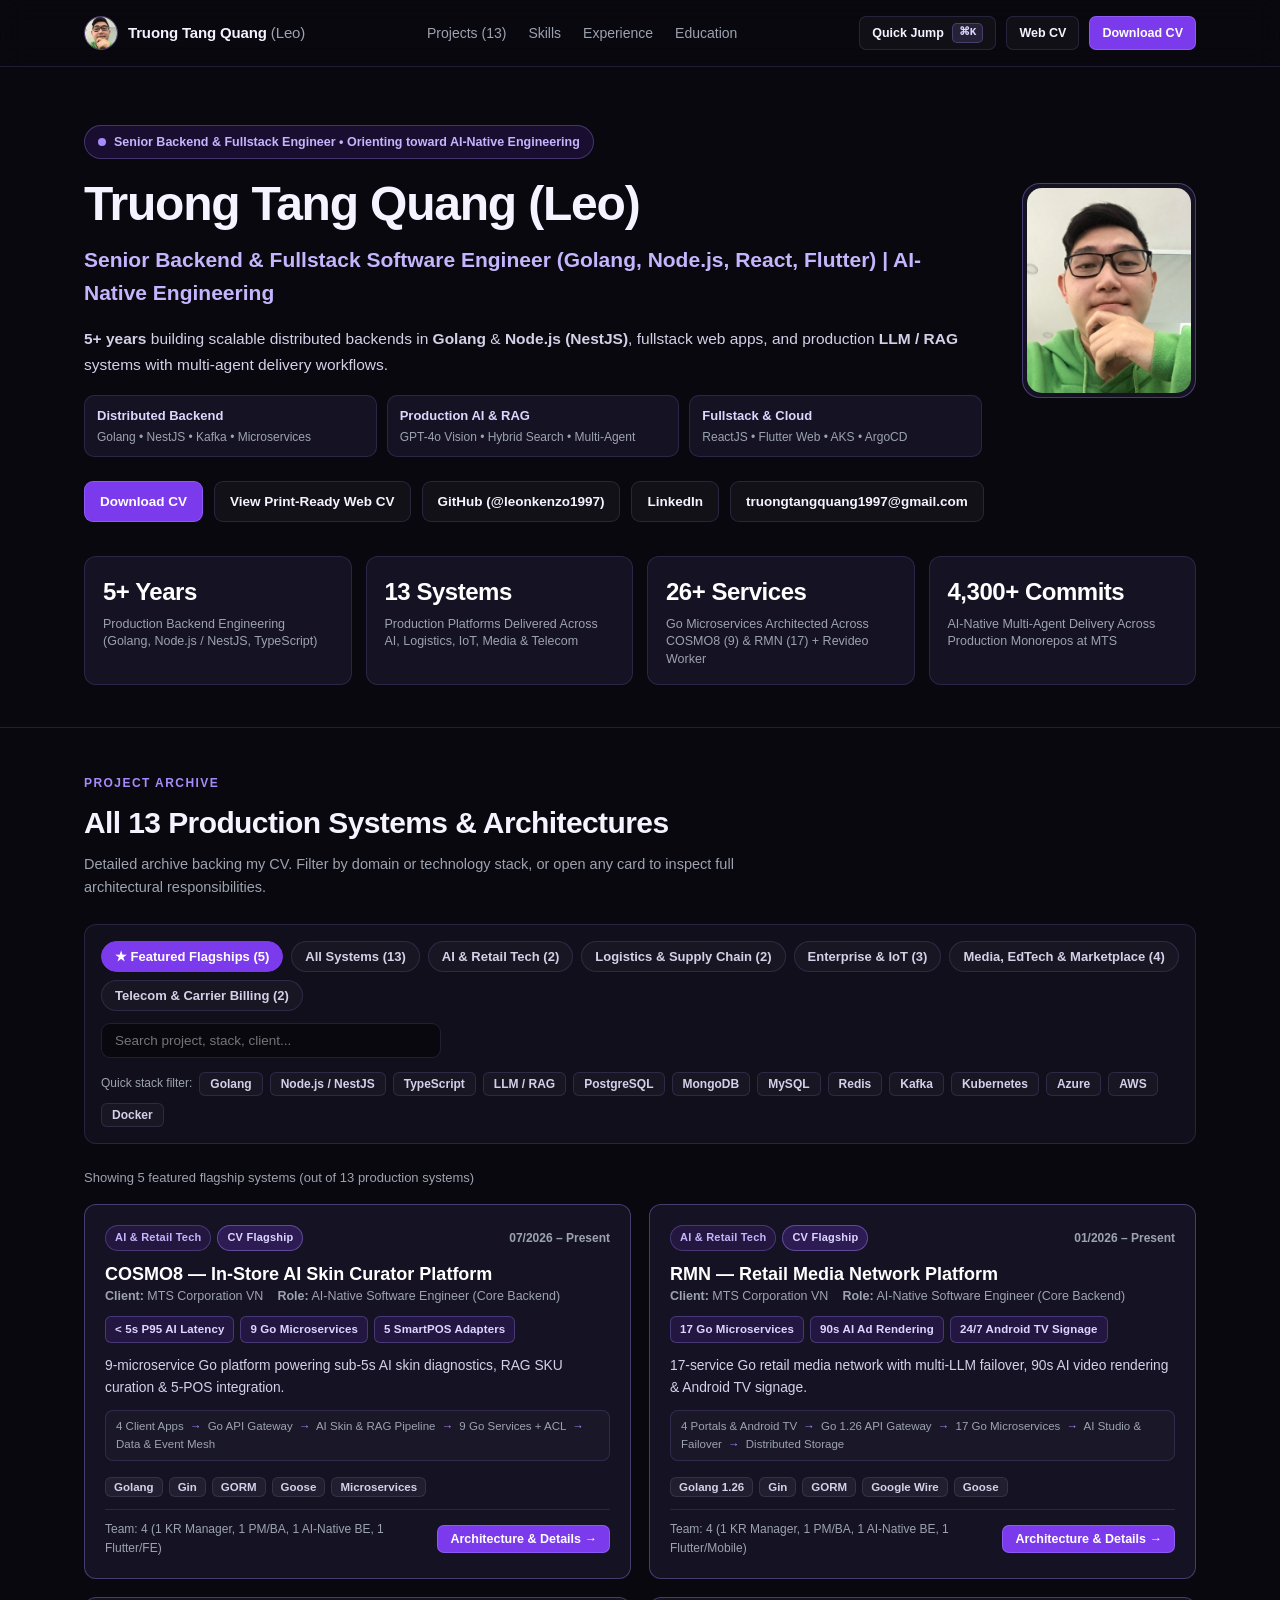
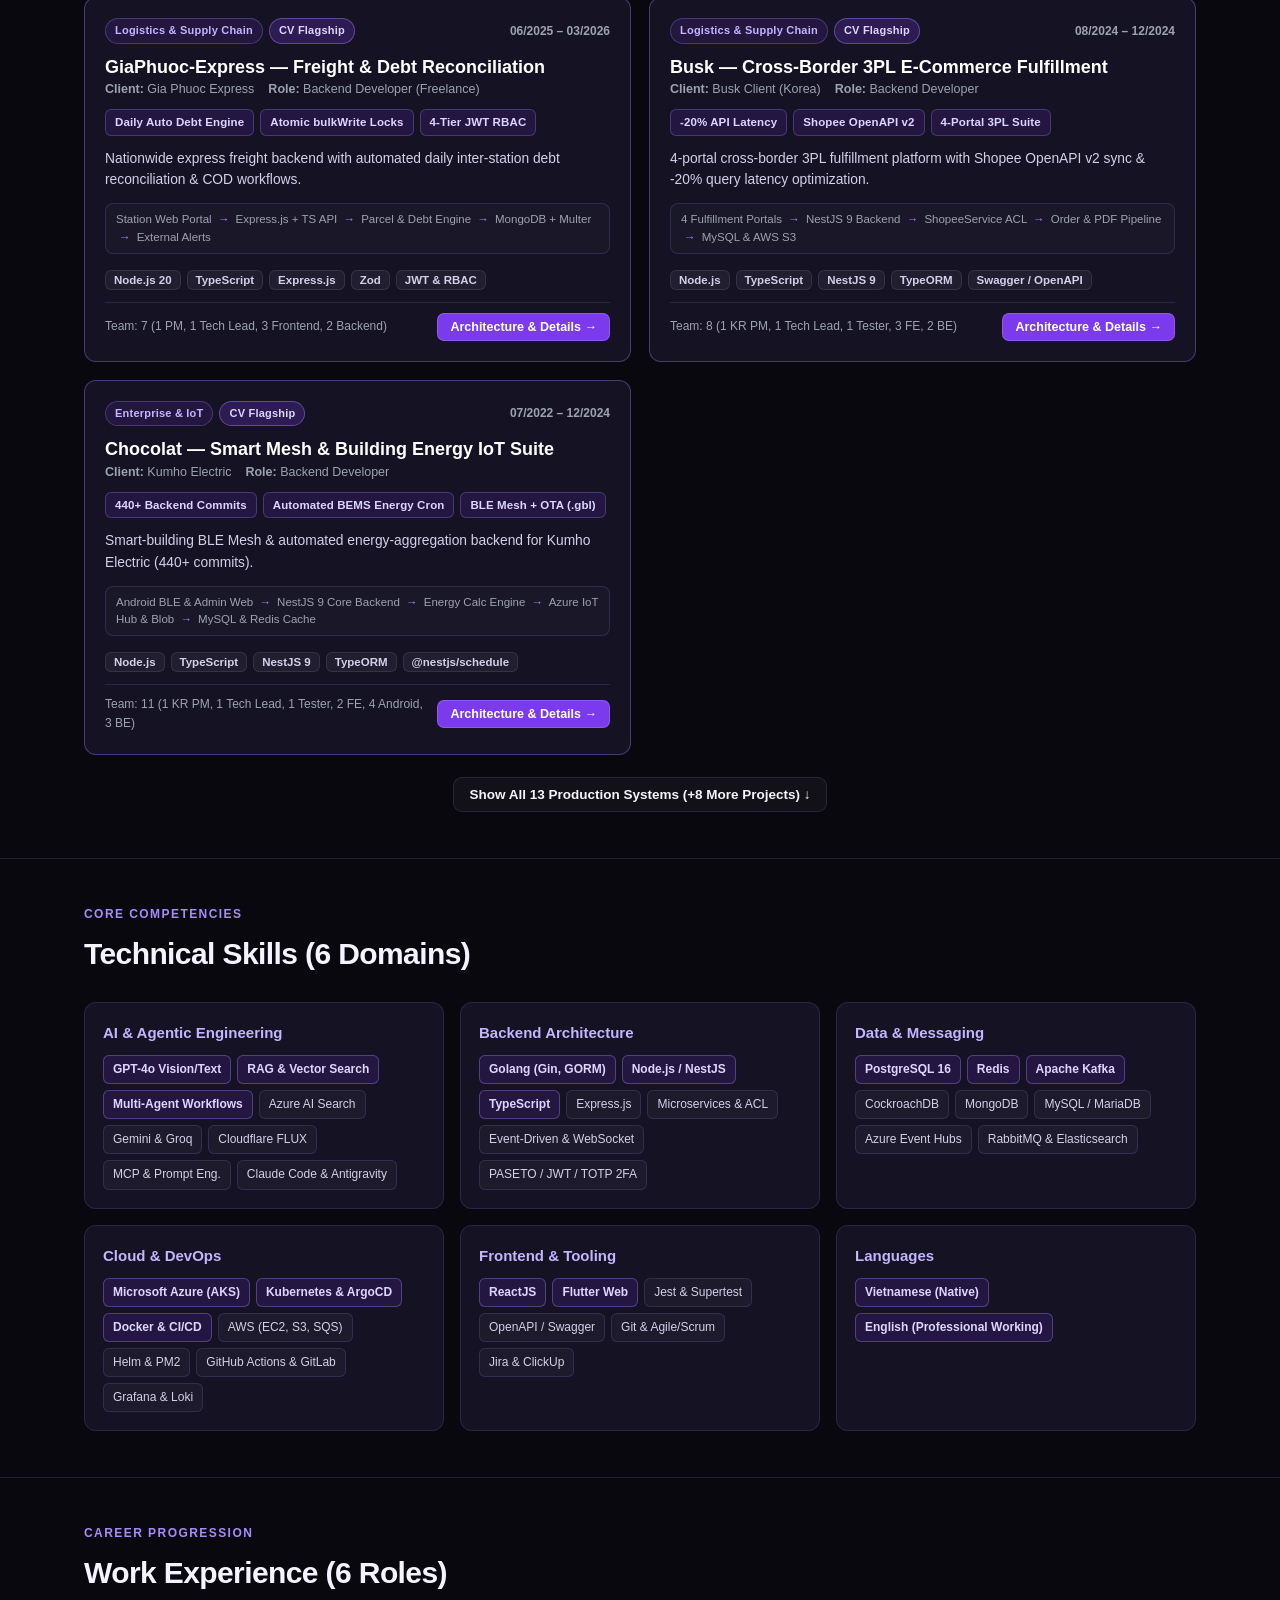
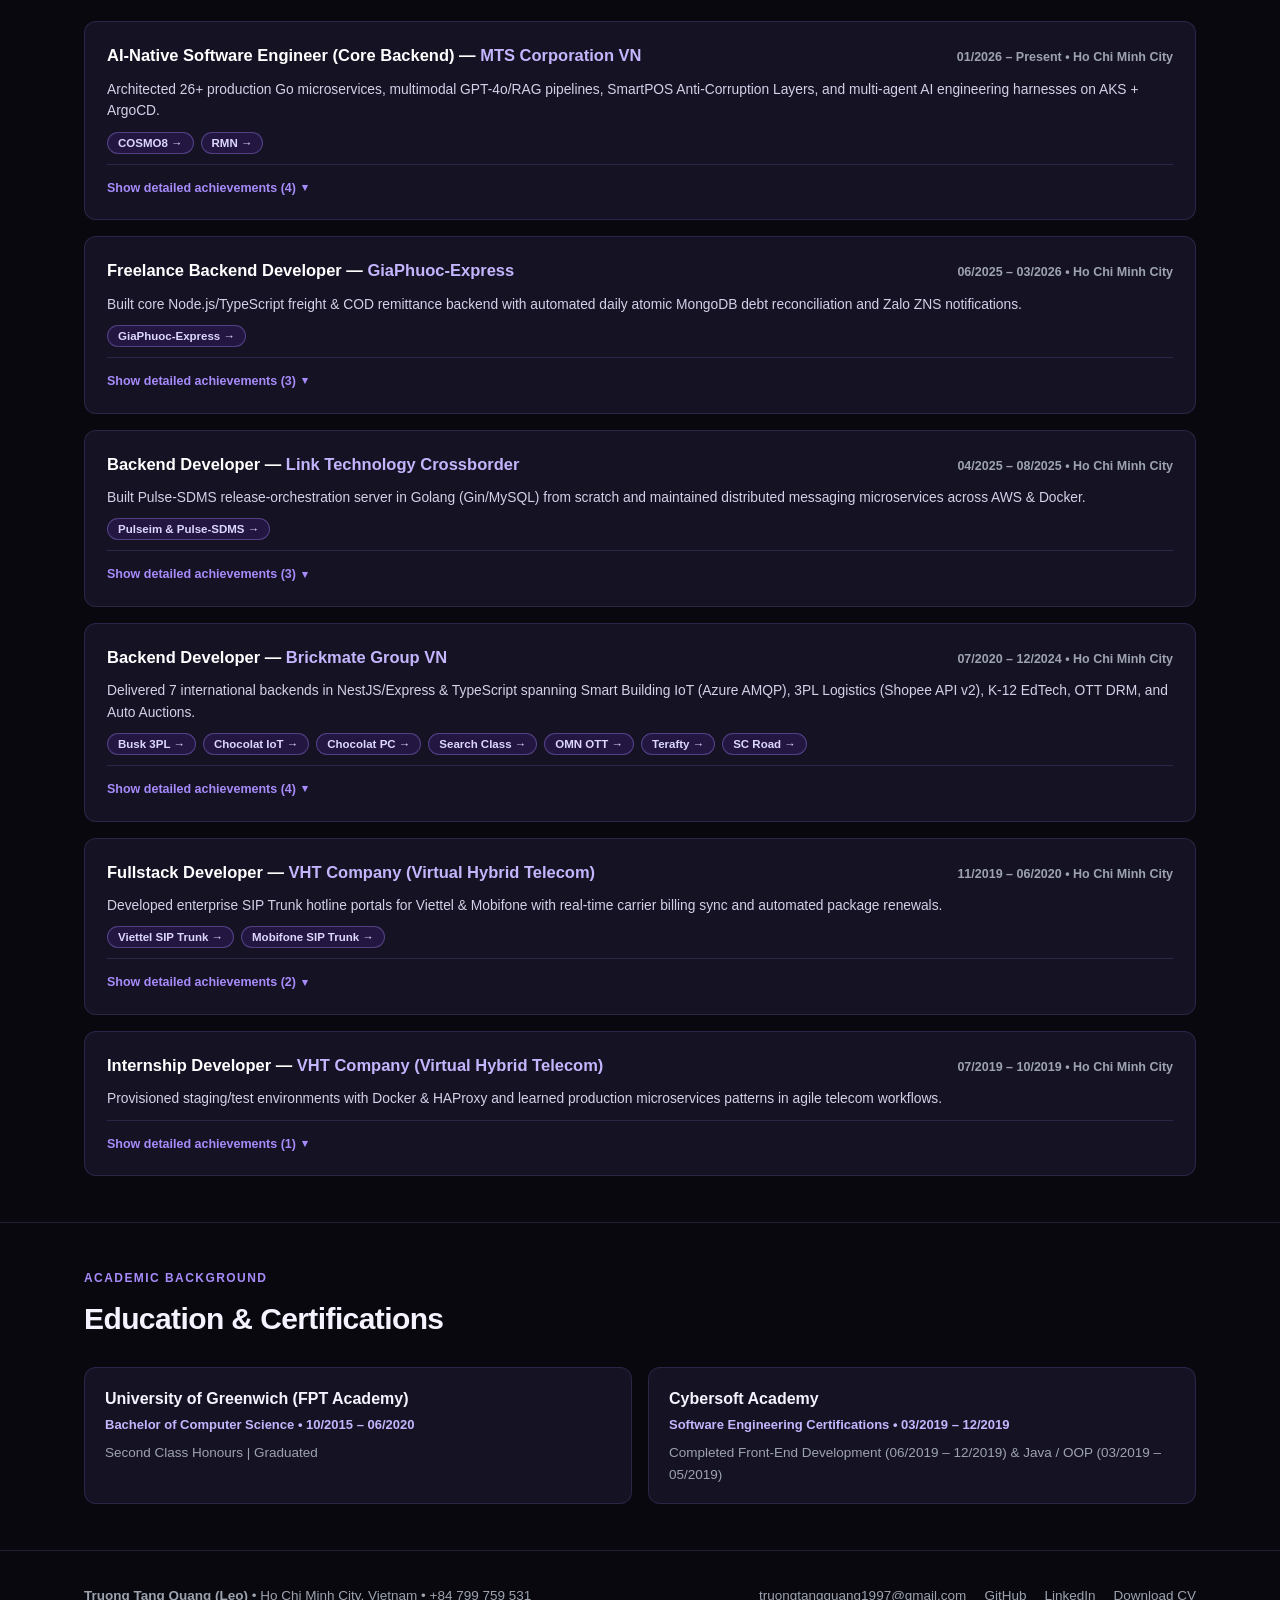
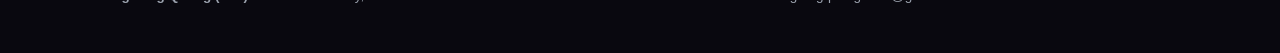
==== commit 4b16c3f0: "feat: streamline portfolio UX for 10-second scan with progressive disclosure" ====
--- a/index.html
+++ b/index.html
@@ -69,8 +69,23 @@
             <p class="hero-subtitle">Senior Backend &amp; Fullstack Software Engineer (Golang, Node.js, React, Flutter) | AI-Native Engineering</p>
 
             <p class="hero-desc">
-              Experienced Backend and Fullstack Software Engineer with a Bachelor of Computer Science and over 5 years of hands-on experience building scalable microservices, event-driven backends, and end-to-end web applications using <strong>Golang</strong>, <strong>Node.js (NestJS/Express.js)</strong>, <strong>TypeScript</strong>, <strong>ReactJS</strong>, and <strong>Flutter Web</strong>. Proficient in architecting RESTful APIs, distributed databases, real-time systems, and responsive admin/client portals with a strong focus on performance optimization and security. Actively advancing along an AI-Native Software Engineer path—integrating multimodal LLM and RAG pipelines into production products while leveraging multi-agent AI workflows to accelerate full-lifecycle software delivery. Open to <strong>Senior Backend, Fullstack, and AI-Native Software Engineer</strong> roles, bringing strong end-to-end ownership from system architecture and backend infrastructure to user-facing interfaces and modern AI capabilities.
-            </p>
+              <strong>5+ years</strong> building scalable distributed backends in <strong>Golang</strong> &amp; <strong>Node.js (NestJS)</strong>, fullstack web apps, and production <strong>LLM / RAG</strong> systems with multi-agent delivery workflows.
+            </p>
+
+            <div class="hero-pillars">
+              <div class="pillar-chip">
+                <span class="pillar-title">Distributed Backend</span>
+                <span class="pillar-sub">Golang &bull; NestJS &bull; Kafka &bull; Microservices</span>
+              </div>
+              <div class="pillar-chip">
+                <span class="pillar-title">Production AI &amp; RAG</span>
+                <span class="pillar-sub">GPT-4o Vision &bull; Hybrid Search &bull; Multi-Agent</span>
+              </div>
+              <div class="pillar-chip">
+                <span class="pillar-title">Fullstack &amp; Cloud</span>
+                <span class="pillar-sub">ReactJS &bull; Flutter Web &bull; AKS &bull; ArgoCD</span>
+              </div>
+            </div>
           </div>
           <div class="hero-avatar-wrap">
             <img src="./avatar.jpg" alt="Truong Tang Quang (Leo)" class="hero-avatar" />
@@ -132,7 +147,8 @@
         <div class="controls-panel">
           <div class="controls-top">
             <div id="categoryPills" class="filter-pills" role="tablist" aria-label="Project domain filters">
-              <button type="button" class="pill active" data-category="all">All Projects (13)</button>
+              <button type="button" class="pill active" data-category="flagship">&#9733; Featured Flagships (5)</button>
+              <button type="button" class="pill" data-category="all">All Systems (13)</button>
               <button type="button" class="pill" data-category="ai-retail">AI &amp; Retail Tech (2)</button>
               <button type="button" class="pill" data-category="logistics">Logistics &amp; Supply Chain (2)</button>
               <button type="button" class="pill" data-category="enterprise-iot">Enterprise &amp; IoT (3)</button>
@@ -157,6 +173,7 @@
 
         <div id="resultsMeta" class="results-meta"></div>
         <div id="projectsGrid" class="projects-grid"></div>
+        <div id="projectsToggleWrap" class="projects-toggle-wrap"></div>
       </div>
     </section>
 
@@ -173,39 +190,71 @@
         <div class="skills-matrix">
           <div class="skill-box">
             <h3>AI &amp; Agentic Engineering</h3>
-            <p>
-              Multimodal LLM Orchestration, RAG &amp; Hybrid Vector Search, Multi-Agent Workflows, Model Context Protocol (MCP), Context &amp; Prompt Engineering, AI-Augmented TDD &amp; Automated Code Review | Azure OpenAI (GPT-4o Vision/Text, text-embedding-3-large), Gemini, Groq, Cloudflare Workers AI (FLUX), Azure AI Search, Claude Code, Antigravity
-            </p>
+            <div class="skill-pills">
+              <span class="skill-pill primary">GPT-4o Vision/Text</span>
+              <span class="skill-pill primary">RAG &amp; Vector Search</span>
+              <span class="skill-pill primary">Multi-Agent Workflows</span>
+              <span class="skill-pill">Azure AI Search</span>
+              <span class="skill-pill">Gemini &amp; Groq</span>
+              <span class="skill-pill">Cloudflare FLUX</span>
+              <span class="skill-pill">MCP &amp; Prompt Eng.</span>
+              <span class="skill-pill">Claude Code &amp; Antigravity</span>
+            </div>
           </div>
           <div class="skill-box">
             <h3>Backend Architecture</h3>
-            <p>
-              Golang (Gin, GORM, Google Wire, Goose), Node.js, TypeScript / JavaScript (NestJS, Express.js) | Microservices, Event-Driven Architecture, Anti-Corruption Layer (ACL), RESTful APIs, WebSocket, OAuth2 / JWT / PASETO, TOTP 2FA (AES-256-GCM)
-            </p>
+            <div class="skill-pills">
+              <span class="skill-pill primary">Golang (Gin, GORM)</span>
+              <span class="skill-pill primary">Node.js / NestJS</span>
+              <span class="skill-pill primary">TypeScript</span>
+              <span class="skill-pill">Express.js</span>
+              <span class="skill-pill">Microservices &amp; ACL</span>
+              <span class="skill-pill">Event-Driven &amp; WebSocket</span>
+              <span class="skill-pill">PASETO / JWT / TOTP 2FA</span>
+            </div>
           </div>
           <div class="skill-box">
             <h3>Data &amp; Messaging</h3>
-            <p>
-              PostgreSQL 16, CockroachDB, MySQL / MariaDB (GORM, TypeORM, Sequelize), MongoDB (Mongoose), Redis (Azure Cache for Redis), Apache Kafka, Azure Event Hubs, RabbitMQ, Elasticsearch
-            </p>
+            <div class="skill-pills">
+              <span class="skill-pill primary">PostgreSQL 16</span>
+              <span class="skill-pill primary">Redis</span>
+              <span class="skill-pill primary">Apache Kafka</span>
+              <span class="skill-pill">CockroachDB</span>
+              <span class="skill-pill">MongoDB</span>
+              <span class="skill-pill">MySQL / MariaDB</span>
+              <span class="skill-pill">Azure Event Hubs</span>
+              <span class="skill-pill">RabbitMQ &amp; Elasticsearch</span>
+            </div>
           </div>
           <div class="skill-box">
             <h3>Cloud &amp; DevOps</h3>
-            <p>
-              Microsoft Azure (AKS, ACR, Blob Storage, CDN, AI Search, IoT Hub), AWS (EC2, S3, Lambda), Kubernetes, ArgoCD (GitOps), Helm, Docker, PM2, GitHub Actions &amp; GitLab CI/CD, Nginx, HAProxy, Grafana, Loki, Linux
-            </p>
+            <div class="skill-pills">
+              <span class="skill-pill primary">Microsoft Azure (AKS)</span>
+              <span class="skill-pill primary">Kubernetes &amp; ArgoCD</span>
+              <span class="skill-pill primary">Docker &amp; CI/CD</span>
+              <span class="skill-pill">AWS (EC2, S3, SQS)</span>
+              <span class="skill-pill">Helm &amp; PM2</span>
+              <span class="skill-pill">GitHub Actions &amp; GitLab</span>
+              <span class="skill-pill">Grafana &amp; Loki</span>
+            </div>
           </div>
           <div class="skill-box">
             <h3>Frontend &amp; Tooling</h3>
-            <p>
-              ReactJS, Flutter Web (Riverpod, BLoC) | Git, Jest, Supertest, OpenAPI / Swagger, ClickUp, Jira, Notion, Agile / Scrum
-            </p>
+            <div class="skill-pills">
+              <span class="skill-pill primary">ReactJS</span>
+              <span class="skill-pill primary">Flutter Web</span>
+              <span class="skill-pill">Jest &amp; Supertest</span>
+              <span class="skill-pill">OpenAPI / Swagger</span>
+              <span class="skill-pill">Git &amp; Agile/Scrum</span>
+              <span class="skill-pill">Jira &amp; ClickUp</span>
+            </div>
           </div>
           <div class="skill-box">
             <h3>Languages</h3>
-            <p>
-              English (Professional Working Proficiency) &bull; Vietnamese (Native)
-            </p>
+            <div class="skill-pills">
+              <span class="skill-pill primary">Vietnamese (Native)</span>
+              <span class="skill-pill primary">English (Professional Working)</span>
+            </div>
           </div>
         </div>
       </div>
@@ -227,12 +276,22 @@
               <div class="exp-role">AI-Native Software Engineer (Core Backend) &mdash; <span class="exp-company">MTS Corporation VN</span></div>
               <div class="exp-date">01/2026 – Present &bull; Ho Chi Minh City</div>
             </div>
-            <ul class="highlight-list">
-              <li>Architected and built production Go microservices (9 services for COSMO8; 17 services + Node.js Revideo worker for RMN) backed by PostgreSQL 16, CockroachDB, Redis, and Apache Kafka (Azure Event Hubs).</li>
-              <li>Engineered multimodal AI &amp; RAG pipelines: GPT-4o Vision/Text + Azure AI Search for sub-5s P95 skin diagnostics &amp; grounded SKU curation (COSMO8), and multi-LLM/image failover gateway with automated 90s ad video rendering (RMN).</li>
-              <li>Designed SmartPOS Anti-Corruption Layers (5 adapters, HMAC webhooks, transactional outbox), real-time WebSocket Android TV multi-zone signage orchestration, and AES-256-GCM TOTP 2FA &amp; PASETO/Redis auth.</li>
-              <li>Built multi-agent AI engineering harnesses (.claude / .agents) with automated cross-model code review gates, knowledge-graph indexing, RED-GREEN TDD workflows, and Kubernetes (AKS) + ArgoCD GitOps CI/CD.</li>
-            </ul>
+            <p class="exp-summary">
+              Architected 26+ production Go microservices, multimodal GPT-4o/RAG pipelines, SmartPOS Anti-Corruption Layers, and multi-agent AI engineering harnesses on AKS + ArgoCD.
+            </p>
+            <div class="exp-proj-links">
+              <button type="button" class="exp-proj-chip" data-open-modal="cosmo8">COSMO8 &rarr;</button>
+              <button type="button" class="exp-proj-chip" data-open-modal="rmn">RMN &rarr;</button>
+            </div>
+            <details class="exp-details">
+              <summary>Show detailed achievements (4)</summary>
+              <ul class="highlight-list">
+                <li>Architected and built production Go microservices (9 services for COSMO8; 17 services + Node.js Revideo worker for RMN) backed by PostgreSQL 16, CockroachDB, Redis, and Apache Kafka (Azure Event Hubs).</li>
+                <li>Engineered multimodal AI &amp; RAG pipelines: GPT-4o Vision/Text + Azure AI Search for sub-5s P95 skin diagnostics &amp; grounded SKU curation (COSMO8), and multi-LLM/image failover gateway with automated 90s ad video rendering (RMN).</li>
+                <li>Designed SmartPOS Anti-Corruption Layers (5 adapters, HMAC webhooks, transactional outbox), real-time WebSocket Android TV multi-zone signage orchestration, and AES-256-GCM TOTP 2FA &amp; PASETO/Redis auth.</li>
+                <li>Built multi-agent AI engineering harnesses (.claude / .agents) with automated cross-model code review gates, knowledge-graph indexing, RED-GREEN TDD workflows, and Kubernetes (AKS) + ArgoCD GitOps CI/CD.</li>
+              </ul>
+            </details>
           </article>
 
           <article class="exp-card">
@@ -240,11 +299,20 @@
               <div class="exp-role">Freelance Backend Developer &mdash; <span class="exp-company">GiaPhuoc-Express</span></div>
               <div class="exp-date">06/2025 – 03/2026 &bull; Ho Chi Minh City</div>
             </div>
-            <ul class="highlight-list">
-              <li>Engineered core backend services for a nationwide inter-station express freight and cash-remittance platform using Node.js 20, TypeScript (strict mode), Express.js, Zod, 4-tier JWT RBAC, and MongoDB (Mongoose).</li>
-              <li>Architected the automated daily inter-station debt reconciliation engine and PM2 cronjobs—enforcing Vietnam-to-UTC timezone boundaries, idempotent execution locks, atomic MongoDB bulkWrite transactions, and aggregation-based DebtReport &amp; accounting export APIs.</li>
-              <li>Built inbound/return parcel workflows, inter-branch cash &amp; COD remittances, proof-of-delivery image upload pipelines (Multer), Zalo ZNS/SMS notifications, and Jest/Supertest integration tests deployed via GitHub Actions CI/CD.</li>
-            </ul>
+            <p class="exp-summary">
+              Built core Node.js/TypeScript freight &amp; COD remittance backend with automated daily atomic MongoDB debt reconciliation and Zalo ZNS notifications.
+            </p>
+            <div class="exp-proj-links">
+              <button type="button" class="exp-proj-chip" data-open-modal="giaphuoc-express">GiaPhuoc-Express &rarr;</button>
+            </div>
+            <details class="exp-details">
+              <summary>Show detailed achievements (3)</summary>
+              <ul class="highlight-list">
+                <li>Engineered core backend services for a nationwide inter-station express freight and cash-remittance platform using Node.js 20, TypeScript (strict mode), Express.js, Zod, 4-tier JWT RBAC, and MongoDB (Mongoose).</li>
+                <li>Architected the automated daily inter-station debt reconciliation engine and PM2 cronjobs—enforcing Vietnam-to-UTC timezone boundaries, idempotent execution locks, atomic MongoDB bulkWrite transactions, and aggregation-based DebtReport &amp; accounting export APIs.</li>
+                <li>Built inbound/return parcel workflows, inter-branch cash &amp; COD remittances, proof-of-delivery image upload pipelines (Multer), Zalo ZNS/SMS notifications, and Jest/Supertest integration tests deployed via GitHub Actions CI/CD.</li>
+              </ul>
+            </details>
           </article>
 
           <article class="exp-card">
@@ -252,11 +320,20 @@
               <div class="exp-role">Backend Developer &mdash; <span class="exp-company">Link Technology Crossborder</span></div>
               <div class="exp-date">04/2025 – 08/2025 &bull; Ho Chi Minh City</div>
             </div>
-            <ul class="highlight-list">
-              <li>Designed and built Pulse-SDMS from scratch using Golang (Gin) and MySQL—an internal deployment and release-version management system orchestrating servers across company projects.</li>
-              <li>Maintained and enhanced distributed microservices for the Pulseim enterprise messaging suite (gateway-server, im-server, chat-server), implementing revamped login flows, group-chat APIs, and merchant account management.</li>
-              <li>Resolved staging/dev deployment bottlenecks and maintained containerized infrastructure on AWS (EC2, S3) and Docker within a 15-member cross-border engineering team.</li>
-            </ul>
+            <p class="exp-summary">
+              Built Pulse-SDMS release-orchestration server in Golang (Gin/MySQL) from scratch and maintained distributed messaging microservices across AWS &amp; Docker.
+            </p>
+            <div class="exp-proj-links">
+              <button type="button" class="exp-proj-chip" data-open-modal="pulseim">Pulseim &amp; Pulse-SDMS &rarr;</button>
+            </div>
+            <details class="exp-details">
+              <summary>Show detailed achievements (3)</summary>
+              <ul class="highlight-list">
+                <li>Designed and built Pulse-SDMS from scratch using Golang (Gin) and MySQL—an internal deployment and release-version management system orchestrating servers across company projects.</li>
+                <li>Maintained and enhanced distributed microservices for the Pulseim enterprise messaging suite (gateway-server, im-server, chat-server), implementing revamped login flows, group-chat APIs, and merchant account management.</li>
+                <li>Resolved staging/dev deployment bottlenecks and maintained containerized infrastructure on AWS (EC2, S3) and Docker within a 15-member cross-border engineering team.</li>
+              </ul>
+            </details>
           </article>
 
           <article class="exp-card">
@@ -264,12 +341,27 @@
               <div class="exp-role">Backend Developer &mdash; <span class="exp-company">Brickmate Group VN</span></div>
               <div class="exp-date">07/2020 – 12/2024 &bull; Ho Chi Minh City</div>
             </div>
-            <ul class="highlight-list">
-              <li>Architected and delivered production backends across 7 international products in Smart Building IoT &amp; BEMS (Chocolat, Chocolat PC), 3PL E-Commerce Fulfillment (Busk), K-12 EdTech (Search Class), OTT/VOD Media Streaming (OMN, Terafty), and Auto Auctions (SC Road) using Node.js (NestJS, Express.js) and TypeScript.</li>
-              <li>Built Kumho Electric's Smart Mesh &amp; BEMS IoT backend (Chocolat / Chocolat PC): engineered real-time Azure IoT Hub &amp; Azure Event Hubs (AMQP) telemetry subscribers, AES-256-CBC &amp; SHA-512 payload encryption, OTA firmware management, and scheduled cron jobs calculating building power consumption across lights, smart switches, bridges, and sensors.</li>
-              <li>Engineered Shopee Open Platform v2 integration for the Busk 4-portal 3PL fulfillment platform (HMAC-SHA256 signing, OAuth token lifecycle, real-time webhook order sync, airway-bill PDF &amp; invoice extraction, AWS SQS) and refactored warehouse/inventory queries to cut API latency by 20%.</li>
-              <li>Built 25+ NestJS modules and 5-provider OAuth2/SNS auth (Kakao, Naver, Google, Apple JWKS, Firebase) with FCM push notifications for Search Class; engineered AWS Elemental MediaConvert DRM video transcoding (DASH .mpd / HLS .m3u8), Socket.IO, and In-App Purchase profit-settlement jobs for OMN and Terafty.</li>
-            </ul>
+            <p class="exp-summary">
+              Delivered 7 international backends in NestJS/Express &amp; TypeScript spanning Smart Building IoT (Azure AMQP), 3PL Logistics (Shopee API v2), K-12 EdTech, OTT DRM, and Auto Auctions.
+            </p>
+            <div class="exp-proj-links">
+              <button type="button" class="exp-proj-chip" data-open-modal="busk">Busk 3PL &rarr;</button>
+              <button type="button" class="exp-proj-chip" data-open-modal="chocolat">Chocolat IoT &rarr;</button>
+              <button type="button" class="exp-proj-chip" data-open-modal="chocolat-pc">Chocolat PC &rarr;</button>
+              <button type="button" class="exp-proj-chip" data-open-modal="search-class">Search Class &rarr;</button>
+              <button type="button" class="exp-proj-chip" data-open-modal="omn">OMN OTT &rarr;</button>
+              <button type="button" class="exp-proj-chip" data-open-modal="terafty">Terafty &rarr;</button>
+              <button type="button" class="exp-proj-chip" data-open-modal="sc-road">SC Road &rarr;</button>
+            </div>
+            <details class="exp-details">
+              <summary>Show detailed achievements (4)</summary>
+              <ul class="highlight-list">
+                <li>Architected and delivered production backends across 7 international products in Smart Building IoT &amp; BEMS (Chocolat, Chocolat PC), 3PL E-Commerce Fulfillment (Busk), K-12 EdTech (Search Class), OTT/VOD Media Streaming (OMN, Terafty), and Auto Auctions (SC Road) using Node.js (NestJS, Express.js) and TypeScript.</li>
+                <li>Built Kumho Electric's Smart Mesh &amp; BEMS IoT backend (Chocolat / Chocolat PC): engineered real-time Azure IoT Hub &amp; Azure Event Hubs (AMQP) telemetry subscribers, AES-256-CBC &amp; SHA-512 payload encryption, OTA firmware management, and scheduled cron jobs calculating building power consumption across lights, smart switches, bridges, and sensors.</li>
+                <li>Engineered Shopee Open Platform v2 integration for the Busk 4-portal 3PL fulfillment platform (HMAC-SHA256 signing, OAuth token lifecycle, real-time webhook order sync, airway-bill PDF &amp; invoice extraction, AWS SQS) and refactored warehouse/inventory queries to cut API latency by 20%.</li>
+                <li>Built 25+ NestJS modules and 5-provider OAuth2/SNS auth (Kakao, Naver, Google, Apple JWKS, Firebase) with FCM push notifications for Search Class; engineered AWS Elemental MediaConvert DRM video transcoding (DASH .mpd / HLS .m3u8), Socket.IO, and In-App Purchase profit-settlement jobs for OMN and Terafty.</li>
+              </ul>
+            </details>
           </article>
 
           <article class="exp-card">
@@ -277,10 +369,20 @@
               <div class="exp-role">Fullstack Developer &mdash; <span class="exp-company">VHT Company (Virtual Hybrid Telecom)</span></div>
               <div class="exp-date">11/2019 – 06/2020 &bull; Ho Chi Minh City</div>
             </div>
-            <ul class="highlight-list">
-              <li>Developed enterprise SIP Trunk hotline and telecom package management platforms for Viettel Group and Mobifone using React, PHP, MariaDB, Redis, Elasticsearch, and Docker.</li>
-              <li>Integrated directly with carrier billing servers for real-time subscription synchronization, automated monthly/annual package renewals, and high-volume telecom data processing.</li>
-            </ul>
+            <p class="exp-summary">
+              Developed enterprise SIP Trunk hotline portals for Viettel &amp; Mobifone with real-time carrier billing sync and automated package renewals.
+            </p>
+            <div class="exp-proj-links">
+              <button type="button" class="exp-proj-chip" data-open-modal="viettel-sip-trunk">Viettel SIP Trunk &rarr;</button>
+              <button type="button" class="exp-proj-chip" data-open-modal="mobifone-sip-trunk">Mobifone SIP Trunk &rarr;</button>
+            </div>
+            <details class="exp-details">
+              <summary>Show detailed achievements (2)</summary>
+              <ul class="highlight-list">
+                <li>Developed enterprise SIP Trunk hotline and telecom package management platforms for Viettel Group and Mobifone using React, PHP, MariaDB, Redis, Elasticsearch, and Docker.</li>
+                <li>Integrated directly with carrier billing servers for real-time subscription synchronization, automated monthly/annual package renewals, and high-volume telecom data processing.</li>
+              </ul>
+            </details>
           </article>
 
           <article class="exp-card">
@@ -288,9 +390,15 @@
               <div class="exp-role">Internship Developer &mdash; <span class="exp-company">VHT Company (Virtual Hybrid Telecom)</span></div>
               <div class="exp-date">07/2019 – 10/2019 &bull; Ho Chi Minh City</div>
             </div>
-            <ul class="highlight-list">
-              <li>Gained hands-on experience with production telecom infrastructure and distributed system patterns (microservices, MVC architecture, Docker, HAProxy load balancing) and independently provisioned staging/test servers in agile workflows.</li>
-            </ul>
+            <p class="exp-summary">
+              Provisioned staging/test environments with Docker &amp; HAProxy and learned production microservices patterns in agile telecom workflows.
+            </p>
+            <details class="exp-details">
+              <summary>Show detailed achievements (1)</summary>
+              <ul class="highlight-list">
+                <li>Gained hands-on experience with production telecom infrastructure and distributed system patterns (microservices, MVC architecture, Docker, HAProxy load balancing) and independently provisioned staging/test servers in agile workflows.</li>
+              </ul>
+            </details>
           </article>
         </div>
       </div>
--- a/styles.css
+++ b/styles.css
@@ -227,6 +227,35 @@
   margin-bottom: 0;
 }
 
+.hero-pillars {
+  display: grid;
+  grid-template-columns: repeat(3, minmax(0, 1fr));
+  gap: 10px;
+  margin-top: 16px;
+}
+
+.pillar-chip {
+  background: var(--bg-card);
+  border: 1px solid var(--border);
+  border-radius: 10px;
+  padding: 10px 12px;
+  display: flex;
+  flex-direction: column;
+  gap: 3px;
+}
+
+.pillar-title {
+  font-size: 13px;
+  font-weight: 700;
+  color: #ddd6fe;
+}
+
+.pillar-sub {
+  font-size: 12px;
+  color: var(--text-muted);
+  line-height: 1.35;
+}
+
 .hero-cta {
   display: flex;
   flex-wrap: wrap;
@@ -595,6 +624,32 @@
   color: var(--text-muted);
 }
 
+.card-arch-preview {
+  font-size: 11.5px;
+  color: var(--text-muted);
+  background: rgba(255, 255, 255, 0.025);
+  border: 1px solid var(--border);
+  border-radius: 8px;
+  padding: 7px 10px;
+  line-height: 1.5;
+}
+
+.card-arch-preview span {
+  color: var(--cyan);
+  font-weight: 700;
+  margin: 0 3px;
+}
+
+.projects-toggle-wrap {
+  display: flex;
+  justify-content: center;
+  margin-top: 22px;
+}
+
+.projects-toggle-wrap:empty {
+  display: none;
+}
+
 /* Skills Grid */
 .skills-matrix {
   display: grid;
@@ -622,6 +677,29 @@
   line-height: 1.6;
 }
 
+.skill-pills {
+  display: flex;
+  flex-wrap: wrap;
+  gap: 6px;
+}
+
+.skill-pill {
+  font-size: 12px;
+  font-weight: 500;
+  padding: 4px 9px;
+  border-radius: 6px;
+  background: rgba(255, 255, 255, 0.035);
+  border: 1px solid var(--border);
+  color: var(--text-secondary);
+}
+
+.skill-pill.primary {
+  font-weight: 700;
+  background: var(--primary-soft);
+  border-color: var(--border-strong);
+  color: #ddd6fe;
+}
+
 /* Experience Timeline */
 .timeline {
   display: flex;
@@ -660,6 +738,74 @@
   font-size: 12.5px;
   font-weight: 600;
   color: var(--text-muted);
+}
+
+.exp-summary {
+  font-size: 13.8px;
+  color: var(--text-secondary);
+  line-height: 1.55;
+  margin-bottom: 10px;
+}
+
+.exp-proj-links {
+  display: flex;
+  flex-wrap: wrap;
+  gap: 7px;
+  margin-bottom: 10px;
+}
+
+.exp-proj-chip {
+  font-family: inherit;
+  font-size: 11.5px;
+  font-weight: 700;
+  padding: 4px 10px;
+  border-radius: 999px;
+  background: var(--primary-soft);
+  border: 1px solid var(--border-strong);
+  color: #ddd6fe;
+  cursor: pointer;
+  transition: background 0.15s ease, transform 0.15s ease;
+}
+
+.exp-proj-chip:hover {
+  background: rgba(124, 58, 237, 0.28);
+  transform: translateY(-1px);
+}
+
+.exp-details {
+  border-top: 1px solid var(--border);
+  padding-top: 9px;
+  margin-top: 4px;
+}
+
+.exp-details summary {
+  list-style: none;
+  font-size: 12.5px;
+  font-weight: 600;
+  color: var(--cyan);
+  cursor: pointer;
+  display: inline-flex;
+  align-items: center;
+  gap: 6px;
+  user-select: none;
+}
+
+.exp-details summary::-webkit-details-marker {
+  display: none;
+}
+
+.exp-details summary::after {
+  content: "▾";
+  font-size: 11px;
+  transition: transform 0.15s ease;
+}
+
+.exp-details[open] summary::after {
+  transform: rotate(180deg);
+}
+
+.exp-details .highlight-list {
+  margin-top: 10px;
 }
 
 /* Education */
@@ -999,7 +1145,8 @@
   }
   .edu-grid,
   .skills-matrix,
-  .metrics-grid {
+  .metrics-grid,
+  .hero-pillars {
     grid-template-columns: 1fr;
   }
   .hero {
